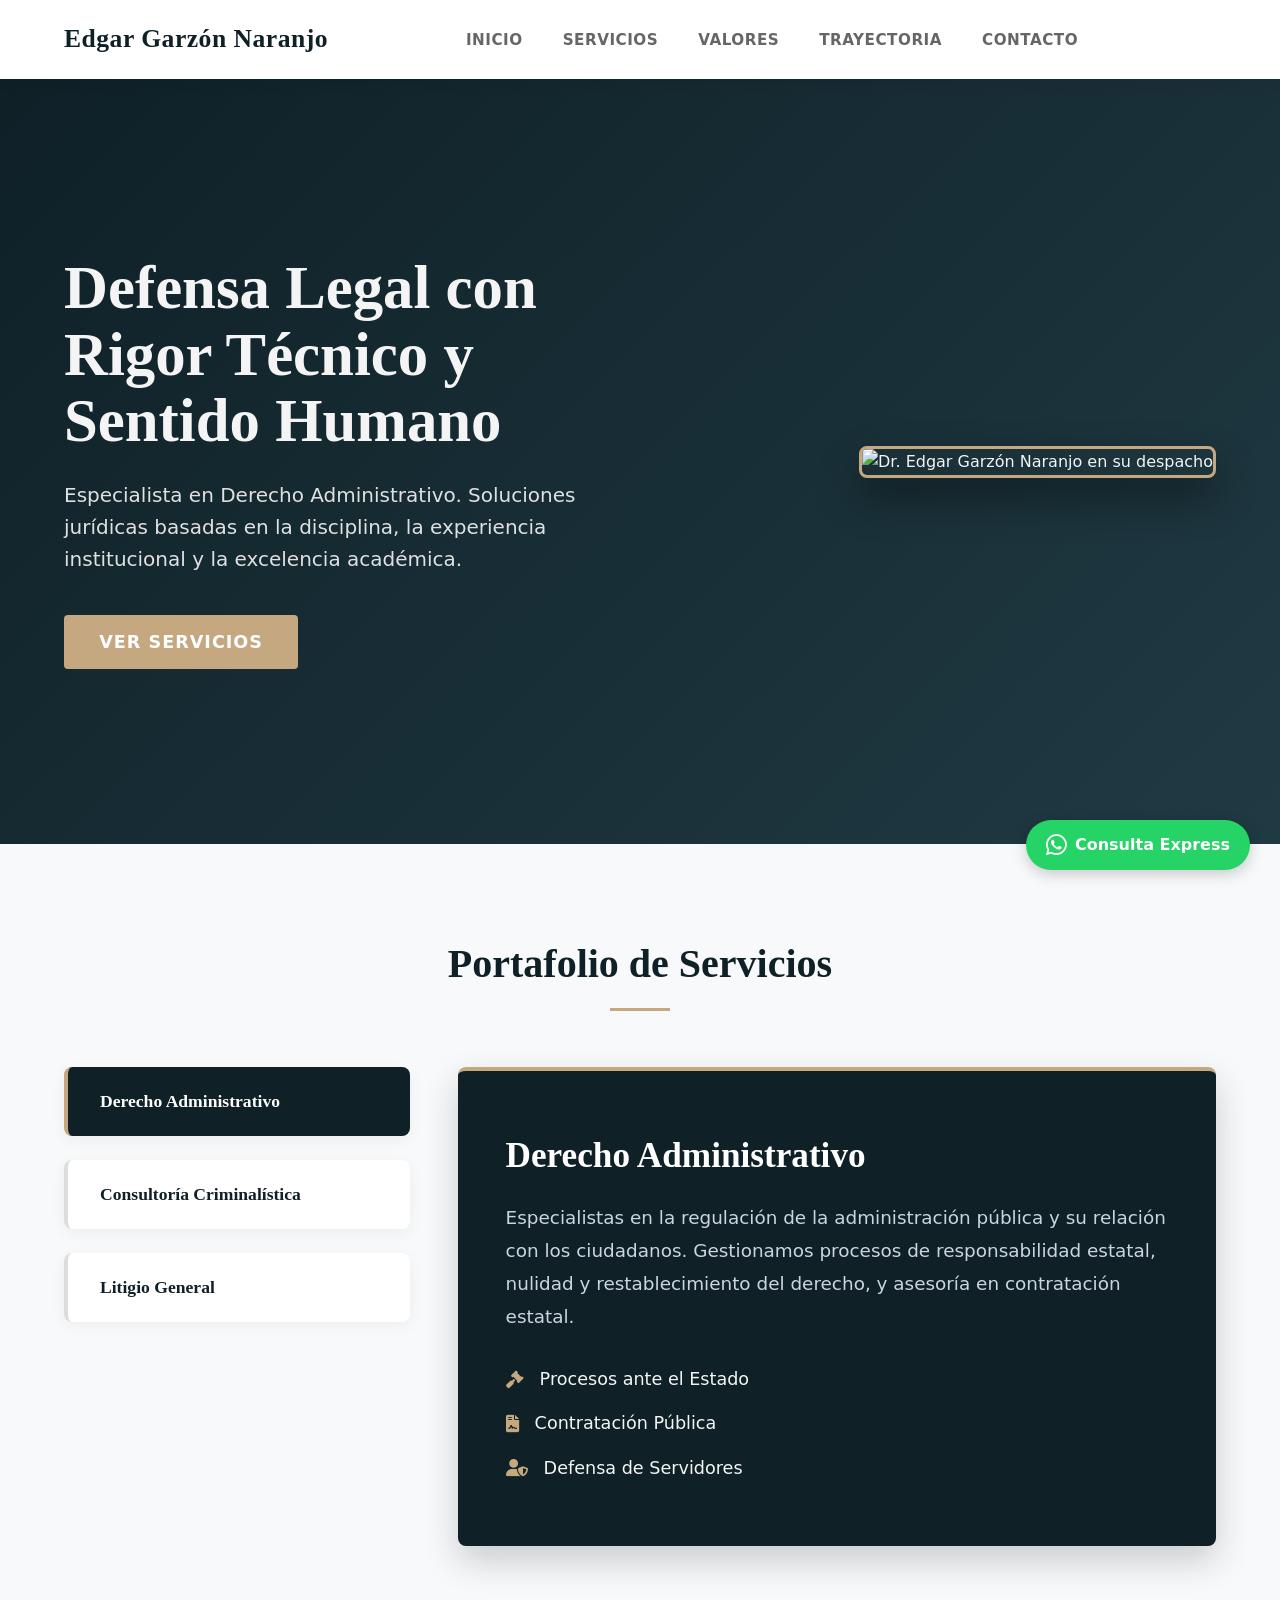
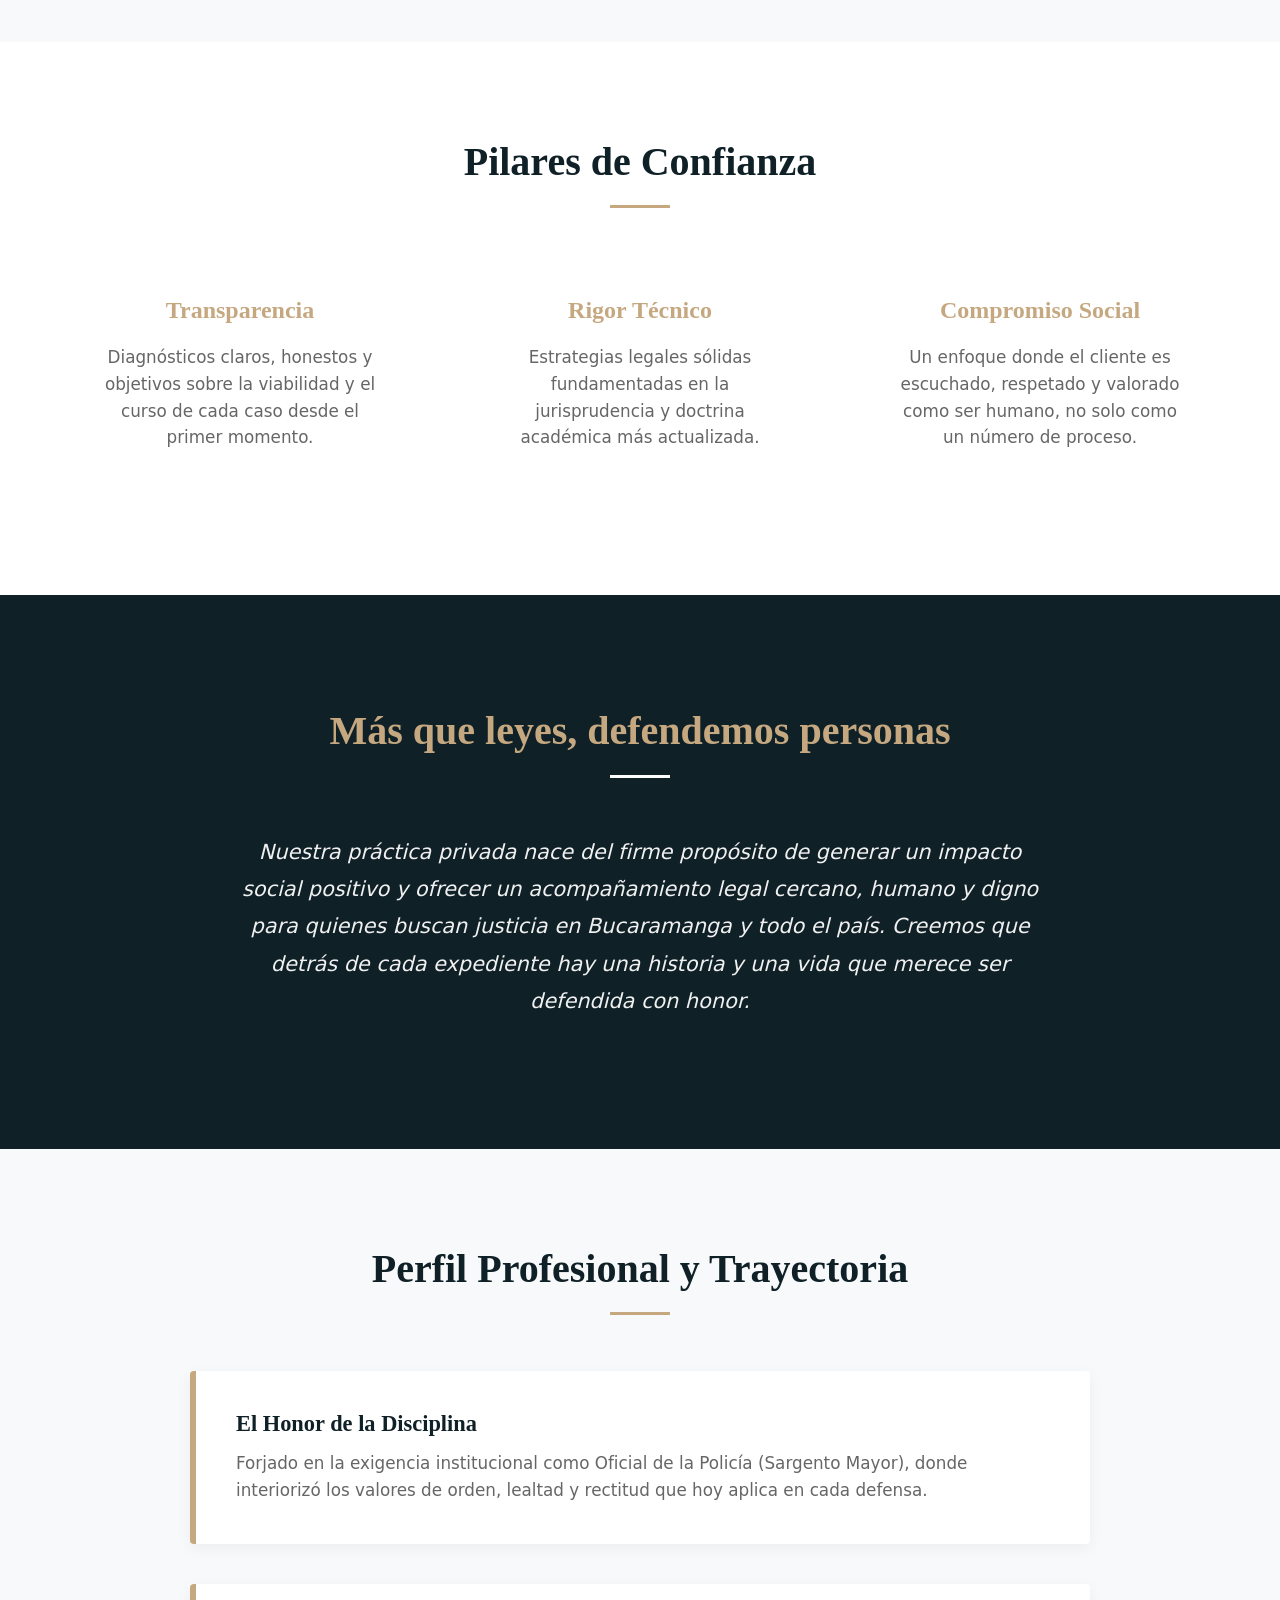
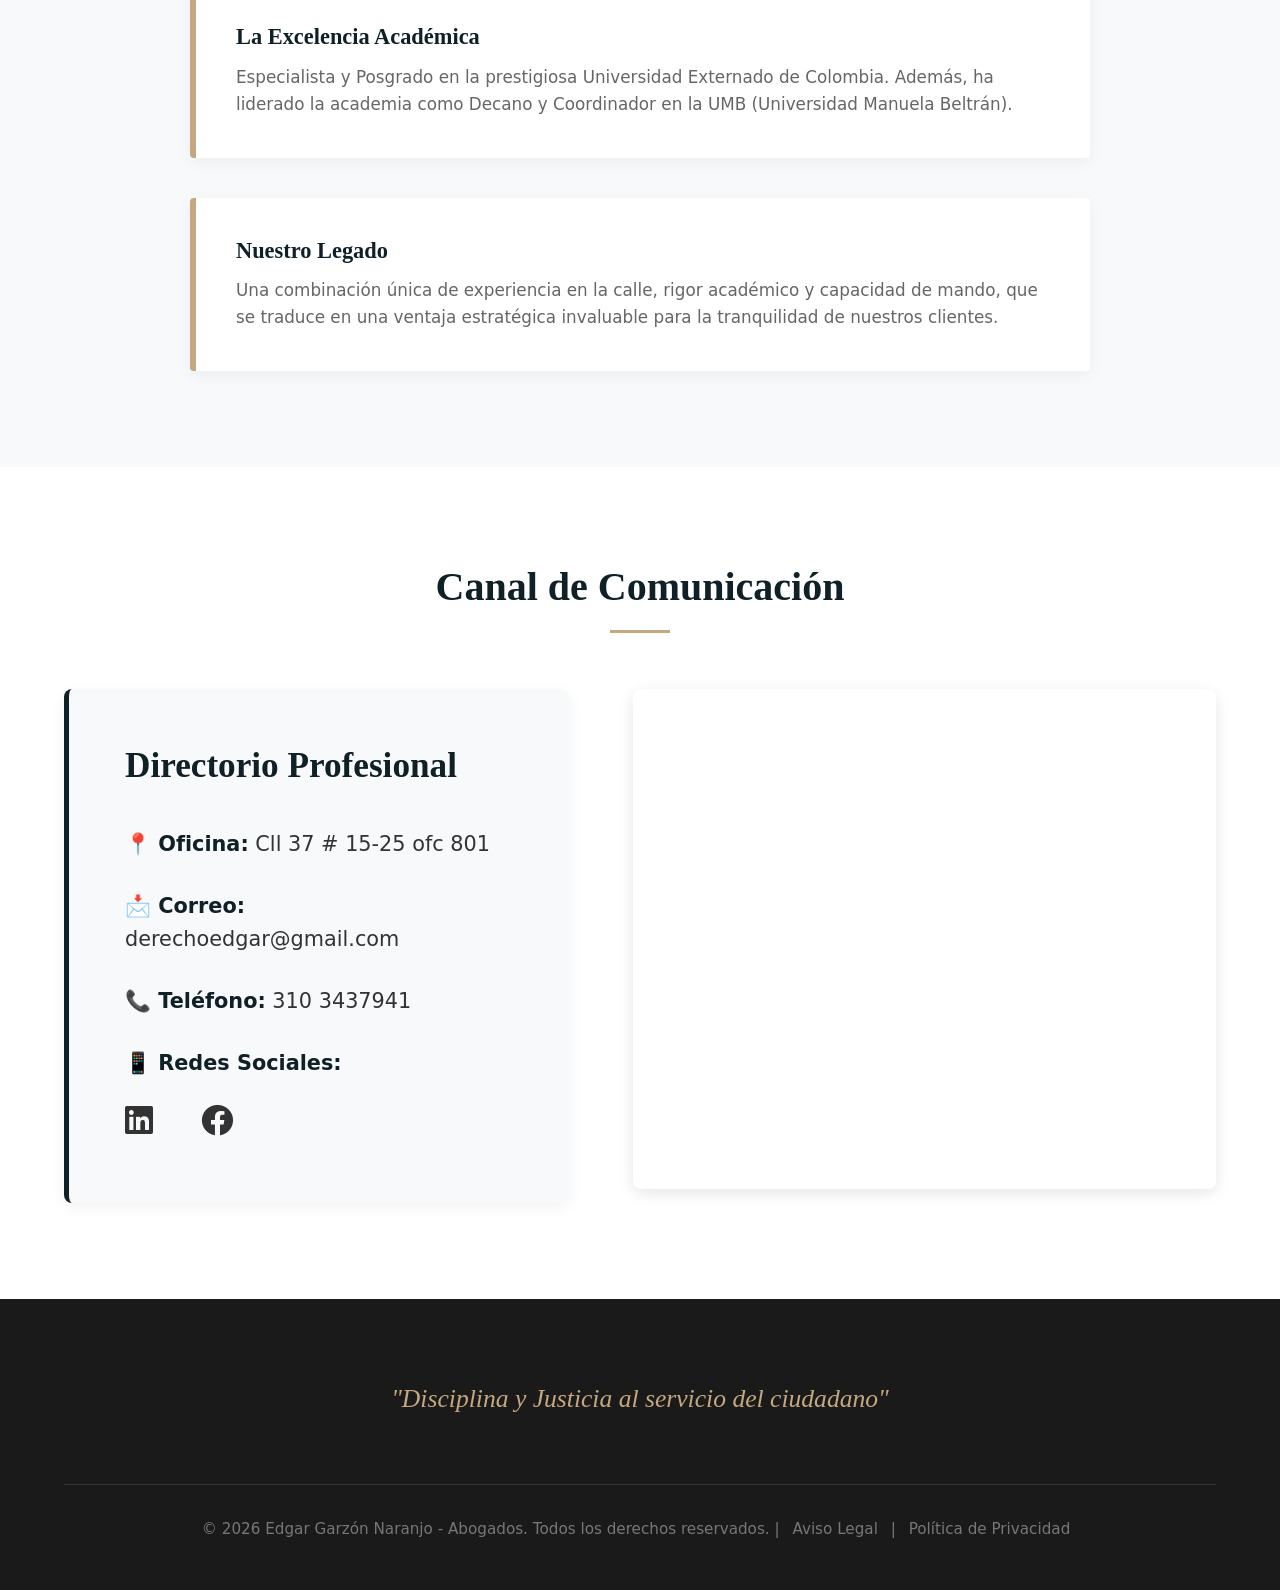
==== index.html @ 9e6acaaa "Add files via upload" ====
<!DOCTYPE html>
<html lang="es">
<head>
    <meta charset="UTF-8">
    <meta name="viewport" content="width=device-width, initial-scale=1.0">
    <title>EGN Abogados | Edgar Garzón Naranjo - Derecho Administrativo</title>
    <link rel="stylesheet" href="styles.css">
    <link rel="stylesheet" href="https://cdnjs.cloudflare.com/ajax/libs/font-awesome/6.0.0/css/all.min.css">
</head>
<body>
    <!-- 1. Cabecera (Header / Menú) -->
    <header class="main-header">
        <div class="logo">
            <a href="#">Edgar Garzón Naranjo</a>
        </div>  
        <nav class="main-nav" id="main-nav">
            <ul>
                <li><a href="#inicio">Inicio</a></li>
                <li><a href="#servicios">Servicios</a></li>
                <li><a href="#valores">Valores</a></li>
                <li><a href="#trayectoria">Trayectoria</a></li>
                <li><a href="#contacto">Contacto</a></li>
            </ul>
        </nav>
        <button class="menu-toggle" id="menu-toggle" aria-label="Abrir menú">
            <i class="fas fa-bars"></i>
        </button>
        <div class="header-cta">
        </div>
    </header>

    <main>
        <!-- 2. Sección Hero (Impacto Inicial) -->
        <section id="inicio" class="hero-section">
            <div class="hero-content">
                <h1>Defensa Legal con Rigor Técnico y Sentido Humano</h1>
                <p>Especialista en Derecho Administrativo. Soluciones jurídicas basadas en la disciplina, la experiencia institucional y la excelencia académica.</p>
                <a href="#servicios" class="btn-primary">Ver Servicios</a>
            </div>
            <div class="hero-image">
                <!-- Visual: Foto profesional del Dr. Garzón en su oficina o un entorno de despacho serio -->
                <img src="public/dr-garzon-hero.jpg" alt="Dr. Edgar Garzón Naranjo en su despacho">
            </div>
        </section>

        <!-- 3. Portafolio de Servicios (La Solución) -->
        <section id="servicios" class="services-section">
            <h2>Portafolio de Servicios</h2>
            <div class="services-container-v2">
                <div class="services-left-list">
                    <div class="service-card-v2 activo" data-servicio="administrativo">
                        <h3>Derecho Administrativo</h3>
                    </div>
                    <div class="service-card-v2" data-servicio="criminalistica">
                        <h3>Consultoría Criminalística</h3>
                    </div>
                    <div class="service-card-v2" data-servicio="litigio">
                        <h3>Litigio General</h3>
                    </div>
                </div>
                <div class="services-right-main">
                    <!-- Contenidos de Servicios -->
                    <div id="administrativo" class="tab-content-v2 activo">
                        <div class="main-focus-card service-detail-card">
                            <h3>Derecho Administrativo</h3>
                            <p>Especialistas en la regulación de la administración pública y su relación con los ciudadanos. Gestionamos procesos de responsabilidad estatal, nulidad y restablecimiento del derecho, y asesoría en contratación estatal.</p>
                            <ul class="focus-features">
                                <li><i class="fas fa-gavel"></i> Procesos ante el Estado</li>
                                <li><i class="fas fa-file-contract"></i> Contratación Pública</li>
                                <li><i class="fas fa-user-shield"></i> Defensa de Servidores</li>
                            </ul>
                        </div>
                    </div>

                    <div id="criminalistica" class="tab-content-v2" style="display:none;">
                        <div class="main-focus-card service-detail-card">
                            <h3>Consultoría Criminalística</h3>
                            <p>Aportamos una ventaja estratégica mediante el análisis científico de la evidencia. Nuestro equipo técnico robustece la defensa con peritajes precisos y reconstrucción analítica de hechos.</p>
                            <ul class="focus-features">
                                <li><i class="fas fa-microscope"></i> Análisis Pericial</li>
                                <li><i class="fas fa-search"></i> Investigación de Campo</li>
                                <li><i class="fas fa-fingerprint"></i> Pruebas Técnicas</li>
                            </ul>
                        </div>
                    </div>

                    <div id="litigio" class="tab-content-v2" style="display:none;">
                        <div class="main-focus-card service-detail-card">
                            <h3>Litigio General</h3>
                            <p>Defensa integral en diversas áreas del derecho, manteniendo siempre el compromiso con la justicia y el bienestar del cliente. Abordamos casos complejos con una metodología probada de éxito.</p>
                            <ul class="focus-features">
                                <li><i class="fas fa-users"></i> Enfoque Social</li>
                                <li><i class="fas fa-university"></i> Rigor Académico</li>
                                <li><i class="fas fa-handshake"></i> Solución de Conflictos</li>
                            </ul>
                        </div>
                    </div>
                </div>
            </div>
        </section>

        <!-- 4. Pilares de Confianza (Sección Central) -->
        <section id="valores" class="trust-pillars-section">
            <h2>Pilares de Confianza</h2>
            <div class="pillars-grid">
                <div class="pillar-card">
                    <h3>Transparencia</h3>
                    <p>Diagnósticos claros, honestos y objetivos sobre la viabilidad y el curso de cada caso desde el primer momento.</p>
                </div>
                <div class="pillar-card">
                    <h3>Rigor Técnico</h3>
                    <p>Estrategias legales sólidas fundamentadas en la jurisprudencia y doctrina académica más actualizada.</p>
                </div>
                <div class="pillar-card">
                    <h3>Compromiso Social</h3>
                    <p>Un enfoque donde el cliente es escuchado, respetado y valorado como ser humano, no solo como un número de proceso.</p>
                </div>
            </div>
        </section>

        <!-- 5. Enfoque Humano y Social -->
        <section class="human-approach-section">
            <div class="human-approach-content">
                <h2>Más que leyes, defendemos personas</h2>
                <p>Nuestra práctica privada nace del firme propósito de generar un impacto social positivo y ofrecer un acompañamiento legal cercano, humano y digno para quienes buscan justicia en Bucaramanga y todo el país. Creemos que detrás de cada expediente hay una historia y una vida que merece ser defendida con honor.</p>
            </div>
        </section>

        <!-- 6. Perfil Profesional y Trayectoria (Cierre de Autoridad) -->
        <section id="trayectoria" class="profile-section">
            <h2>Perfil Profesional y Trayectoria</h2>
            <div class="profile-content">
                <div class="profile-detail">
                    <h3>El Honor de la Disciplina</h3>
                    <p>Forjado en la exigencia institucional como Oficial de la Policía (Sargento Mayor), donde interiorizó los valores de orden, lealtad y rectitud que hoy aplica en cada defensa.</p>
                </div>
                <div class="profile-detail">
                    <h3>La Excelencia Académica</h3>
                    <p>Especialista y Posgrado en la prestigiosa Universidad Externado de Colombia. Además, ha liderado la academia como Decano y Coordinador en la UMB (Universidad Manuela Beltrán).</p>
                </div>
                <div class="profile-detail">
                    <h3>Nuestro Legado</h3>
                    <p>Una combinación única de experiencia en la calle, rigor académico y capacidad de mando, que se traduce en una ventaja estratégica invaluable para la tranquilidad de nuestros clientes.</p>
                </div>
            </div>
        </section>

        <!-- 7. Canal de Comunicación (Conversión) -->
        <section id="contacto" class="contact-section">
            <h2>Canal de Comunicación</h2>
            <div class="contact-container">
                <!-- Información de contacto a la izquierda -->
                <div class="contact-details-wrapper">
                    <div class="directory">
                        <h3>Directorio Profesional</h3>
                        <p><strong>📍 Oficina:</strong> Cll 37 # 15-25 ofc 801</p>
                        <p><strong>📩 Correo:</strong> derechoedgar@gmail.com</p>
                        <p><strong>📞 Teléfono:</strong> 310 3437941</p>
                        <div class="social-contact">
                            <p><strong>📱 Redes Sociales:</strong></p>
                            <div class="social-icons-contact">
                                <a href="https://www.linkedin.com/in/edgar-garzon-naranjo-905647184/" class="social-icon" target="_blank"><i class="fab fa-linkedin"></i></a>
                                <a href="https://www.facebook.com/edgar.garzonnaranjo" class="social-icon" target="_blank"><i class="fab fa-facebook"></i></a>
                            </div>
                        </div>
                    </div>
                </div>
                
                <!-- Mapa Interactivo Ampliado -->
                <div class="interactive-map">
                    <iframe src="https://maps.google.com/maps?q=Cll%2037%20%23%2015-25%2C%20Bucaramanga&t=&z=16&ie=UTF8&iwloc=&output=embed" width="100%" height="500" style="border:0;" allowfullscreen="" loading="lazy" referrerpolicy="no-referrer-when-downgrade"></iframe>
                </div>
            </div>
        </section>
    </main>

    <!-- 8. Pie de Página (Footer) -->
    <footer class="main-footer">
        <div class="footer-content">
            <div class="footer-quote">
                <p><em>"Disciplina y Justicia al servicio del ciudadano"</em></p>
            </div>
        </div>
        <div class="footer-bottom">
            <p>&copy; 2026 Edgar Garzón Naranjo - Abogados. Todos los derechos reservados. | <a href="aviso-legal.html">Aviso Legal</a> | <a href="politica-privacidad.html">Política de Privacidad</a></p>
        </div>
    </footer>

    <a href="https://wa.me/3103437941" target="_blank" class="btn-whatsapp">
        <i class="fab fa-whatsapp"></i>
        <span>Consulta Express</span>
    </a>

    <script src="script.js"></script>
</body>
</html>
---- styles.css ----
/* --- 1. Variables CSS (Paleta Profesional) --- */
:root {
    --primary-color: #0f2027; /* Azul/Negro Profundo - Autoridad */
    --secondary-color: #203a43; /* Azul Claro - Confianza */
    --accent-color: #c5a880; /* Dorado/Champán - Excelencia */
    --accent-hover: #b0936b;
    --text-dark: #333333;
    --text-light: #f4f4f4;
    --text-muted: #666666;
    --bg-light: #ffffff;
    --bg-gray: #f8f9fa;
    --bg-dark: #1a1a1a;
    
    /* Tipografías */
    --font-heading: 'Merriweather', 'Playfair Display', Georgia, serif;
    --font-body: 'Open Sans', 'Roboto', 'Segoe UI', system-ui, sans-serif;
    
    --transition: all 0.3s ease;
    --side-padding: max(5%, calc((100vw - 1200px) / 2));
}

/* --- 2. Estilos Base (Desktop First) --- */
* {
    margin: 0;
    padding: 0;
    box-sizing: border-box;
}

html {
    scroll-behavior: smooth;
}

body {
    font-family: var(--font-body);
    line-height: 1.6;
    color: var(--text-dark);
    background-color: var(--bg-light);
}

h1, h2, h3, h4, h5, h6 {
    font-family: var(--font-heading);
    color: var(--primary-color);
    margin-bottom: 1rem;
    line-height: 1.2;
}

h2 {
    font-size: 2.5rem;
    text-align: center;
    margin-bottom: 3.5rem;
    position: relative;
}

h2::after {
    content: '';
    display: block;
    width: 60px;
    height: 3px;
    background-color: var(--accent-color);
    margin: 1.2rem auto 0;
}

p {
    margin-bottom: 1rem;
}

a {
    text-decoration: none;
    color: inherit;
    transition: var(--transition);
}

ul {
    list-style: none;
}

img {
    max-width: 100%;
    height: auto;
    display: block;
}

/* --- Botones --- */
.btn-primary, .btn-submit, .btn-whatsapp {
    display: inline-block;
    padding: 0.8rem 2.2rem;
    border-radius: 4px;
    font-weight: 600;
    text-align: center;
    cursor: pointer;
    transition: var(--transition);
    border: none;
}

.btn-primary {
    background-color: var(--accent-color);
    color: var(--bg-light);
    font-size: 1.1rem;
    text-transform: uppercase;
    letter-spacing: 1px;
}

.btn-primary:hover {
    background-color: var(--accent-hover);
    transform: translateY(-2px);
    box-shadow: 0 4px 15px rgba(197, 168, 128, 0.4);
}

.btn-whatsapp {
    background-color: #25D366;
    color: white;
    font-size: 1rem;
    display: flex;
    align-items: center;
    gap: 0.5rem;
    position: fixed;
    bottom: 30px;
    right: 30px;
    padding: 12px 20px;
    border-radius: 50px;
    z-index: 9999;
    text-decoration: none;
    box-shadow: 0 4px 15px rgba(0, 0, 0, 0.2);
    transition: all 0.3s ease;
}

.btn-whatsapp i {
    font-size: 1.5rem;
}

.btn-whatsapp:hover {
    background-color: #1ebe57;
    color: white;
    transform: scale(1.05);
    box-shadow: 0 6px 20px rgba(37, 211, 102, 0.4);
}

/* --- 3. Cabecera y Navegación --- */
.main-header {
    display: flex;
    justify-content: space-between;
    align-items: center;
    padding: 1.2rem var(--side-padding);
    background-color: var(--bg-light);
    box-shadow: 0 2px 15px rgba(0,0,0,0.08);
    position: sticky;
    top: 0;
    z-index: 1000;
}

.logo a {
    font-family: var(--font-heading);
    font-size: 1.6rem;
    font-weight: 700;
    color: var(--primary-color);
    letter-spacing: 0.5px;
}

.menu-toggle {
    display: none;
    background: none;
    border: none;
    font-size: 1.5rem;
    color: var(--primary-color);
    cursor: pointer;
    z-index: 1100;
}

.main-nav ul {
    display: flex;
    gap: 2.5rem;
}

.main-nav a {
    font-weight: 600;
    color: var(--text-muted);
    font-size: 0.95rem;
    text-transform: uppercase;
    letter-spacing: 0.5px;
}

.main-nav a:hover {
    color: var(--accent-color);
}

/* --- 4. Sección Hero --- */
.hero-section {
    display: flex;
    align-items: center;
    min-height: 85vh;
    padding: 0 var(--side-padding);
    background: linear-gradient(135deg, var(--primary-color) 0%, var(--secondary-color) 100%);
    color: var(--text-light);
    position: relative;
    overflow: hidden;
}

.hero-content {
    flex: 1;
    max-width: 650px;
    z-index: 2;
    padding-right: 3rem;
}

.hero-content h1 {
    color: var(--text-light);
    font-size: 3.8rem;
    margin-bottom: 1.5rem;
    line-height: 1.1;
}

.hero-content p {
    font-size: 1.25rem;
    margin-bottom: 2.5rem;
    color: #e0e0e0;
    font-weight: 300;
}

.hero-image {
    flex: 1;
    display: flex;
    justify-content: flex-end;
    z-index: 1;
}

.hero-image img {
    border-radius: 8px;
    box-shadow: 0 20px 40px rgba(0,0,0,0.4);
    max-width: 100%;
    max-height: 650px;
    height: auto;
    object-fit: contain;
    border: 3px solid var(--accent-color);
}

/* --- 5. Sección de Servicios V2 --- */
.services-section {
    padding: 6rem var(--side-padding);
    background-color: var(--bg-gray);
}

.services-container-v2 {
    display: flex;
    gap: 3rem;
    align-items: stretch;
}

.services-left-list {
    flex: 0 0 30%;
    display: flex;
    flex-direction: column;
    gap: 1.5rem;
}

.service-card-v2 {
    background-color: var(--bg-light);
    padding: 1.5rem 2rem;
    border-radius: 8px;
    box-shadow: 0 4px 15px rgba(0,0,0,0.05);
    border-left: 4px solid #ddd;
    transition: var(--transition);
    cursor: pointer;
}

.service-card-v2:hover {
    transform: translateX(10px);
    border-left-color: var(--accent-color);
}

.service-card-v2.activo {
    background-color: var(--primary-color);
    border-left-color: var(--accent-color);
}

.service-card-v2.activo h3 {
    color: var(--bg-light);
}

.service-card-v2 h3 {
    font-size: 1.1rem;
    margin-bottom: 0;
    color: var(--primary-color);
    transition: var(--transition);
}

.services-right-main {
    flex: 1;
}

.tab-content-v2 {
    height: 100%;
    opacity: 0;
    transform: translateY(10px);
    transition: all 0.4s ease;
}

.tab-content-v2.activo {
    opacity: 1;
    transform: translateY(0);
}

.main-focus-card {
    height: 100%;
    background-color: var(--primary-color);
    color: var(--text-light);
    padding: 4rem 3rem;
    border-radius: 8px;
    position: relative;
    overflow: hidden;
    display: flex;
    flex-direction: column;
    justify-content: center;
    box-shadow: 0 15px 35px rgba(15, 32, 39, 0.2);
}

.service-detail-card {
    border-top: 4px solid var(--accent-color);
}

.main-focus-card h3 {
    color: var(--bg-light);
    font-size: 2.2rem;
    margin-bottom: 1.5rem;
}

.main-focus-card p {
    font-size: 1.15rem;
    line-height: 1.8;
    color: #cbd5e0;
    margin-bottom: 2rem;
}

.focus-features {
    list-style: none;
    display: grid;
    grid-template-columns: 1fr;
    gap: 1rem;
}

.focus-features li {
    display: flex;
    align-items: center;
    gap: 1rem;
    font-size: 1.1rem;
    font-weight: 500;
}

.focus-features li i {
    color: var(--accent-color);
}

/* --- 6. Pilares de Confianza --- */
.trust-pillars-section {
    padding: 6rem var(--side-padding);
    background-color: var(--bg-light);
}

.pillars-grid {
    display: grid;
    grid-template-columns: repeat(3, 1fr);
    gap: 3rem;
    text-align: center;
}

.pillar-card {
    padding: 2rem;
}

.pillar-card h3 {
    font-size: 1.5rem;
    color: var(--accent-color);
    margin-bottom: 1.2rem;
}

.pillar-card p {
    color: var(--text-muted);
    font-size: 1.05rem;
}

/* --- 7. Enfoque Humano --- */
.human-approach-section {
    padding: 7rem var(--side-padding);
    background-color: var(--primary-color);
    color: var(--text-light);
    text-align: center;
    position: relative;
}

.human-approach-content {
    position: relative;
    z-index: 2;
    max-width: 800px;
    margin: 0 auto;
}

.human-approach-content h2 {
    color: var(--accent-color);
}

.human-approach-content h2::after {
    background-color: var(--bg-light);
}

.human-approach-content p {
    font-size: 1.3rem;
    font-style: italic;
    line-height: 1.8;
    color: #f0f0f0;
}

/* --- 8. Perfil y Trayectoria --- */
.profile-section {
    padding: 6rem var(--side-padding);
    background-color: var(--bg-gray);
}

.profile-content {
    max-width: 900px;
    margin: 0 auto;
    display: flex;
    flex-direction: column;
    gap: 2.5rem;
}

.legal-page .profile-content {
    max-width: 1000px;
}

.legal-page .profile-content h1 {
    font-family: var(--font-heading);
    color: var(--primary-color);
    font-size: 2.5rem;
    margin-bottom: 2rem;
    text-align: left;
}

.profile-detail {
    background-color: var(--bg-light);
    padding: 2.5rem;
    border-left: 6px solid var(--accent-color);
    border-radius: 4px;
    box-shadow: 0 4px 15px rgba(0,0,0,0.05);
}

.profile-detail.highlight {
    background-color: var(--bg-light);
    border-left: 6px solid var(--accent-color);
}

.profile-detail h3 {
    font-size: 1.4rem;
    margin-bottom: 0.8rem;
    color: var(--primary-color);
}

.profile-detail p {
    font-size: 1.05rem;
    color: var(--text-muted);
    margin-bottom: 0;
}

/* --- 9. Contacto --- */
.contact-section {
    padding: 6rem var(--side-padding);
    background-color: var(--bg-light);
}

.contact-container {
    display: flex;
    gap: 4rem;
    max-width: 1200px;
    margin: 0 auto;
}

.contact-details-wrapper {
    flex: 1;
    background-color: var(--bg-gray);
    padding: 3.5rem;
    border-radius: 8px;
    border-left: 5px solid var(--primary-color);
    box-shadow: 0 4px 15px rgba(0,0,0,0.05);
}

.interactive-map {
    flex: 1.5;
}

.interactive-map iframe {
    border-radius: 8px;
    box-shadow: 0 4px 15px rgba(0,0,0,0.1);
}

.social-icons-contact {
    margin-top: 1rem;
    display: flex;
    gap: 1.5rem;
}

.directory h3 {
    font-size: 2.2rem;
    margin-bottom: 2.5rem;
    color: var(--primary-color);
}

.directory p {
    margin-bottom: 1.8rem;
    font-size: 1.3rem;
    line-height: 1.6;
    color: var(--text-dark);
}

.directory strong {
    color: var(--primary-color);
    font-weight: 700;
}

.social-contact p {
    font-size: 1.3rem;
    margin-bottom: 1rem;
}

.social-icons-contact .social-icon {
    font-size: 2rem;
    margin-right: 1.5rem;
}

/* --- 10. Pie de Página (Footer) --- */
.main-footer {
    background-color: var(--bg-dark);
    color: var(--text-light);
    padding: 5rem var(--side-padding) 2rem;
}

.footer-content {
    display: flex;
    justify-content: center;
    align-items: center;
    border-bottom: 1px solid #333;
    padding-bottom: 3rem;
    margin-bottom: 2rem;
    max-width: 1200px;
    margin-left: auto;
    margin-right: auto;
}

.footer-links h4 {
    color: var(--accent-color);
    margin-bottom: 1.5rem;
    font-size: 1.2rem;
}

.footer-links ul li {
    margin-bottom: 1rem;
}

.footer-links a {
    color: #bbbbbb;
}

.footer-links a:hover {
    color: var(--accent-color);
}

.footer-quote p {
    font-family: var(--font-heading);
    font-size: 1.6rem;
    color: var(--accent-color);
    text-align: center;
}

.footer-bottom {
    text-align: center;
    color: #777;
    font-size: 0.95rem;
}

.footer-bottom a {
    color: #777;
    margin: 0 0.5rem;
}

.footer-bottom a:hover {
    color: var(--text-light);
}

/* ==========================================================================
   11. PUNTOS DE CORTE PARA RESPONSIVIDAD (Media Queries)
   Aquí puedes ajustar el comportamiento de la web al hacerse pequeña.
   ========================================================================== */

/* --- A. VISTA TABLET (Pantallas medianas y tablets en horizontal) --- */
@media (max-width: 992px) {
    /* El Hero se apila verticalmente */
    .hero-section {
        flex-direction: column;
        text-align: center;
        padding-top: 5rem;
        padding-bottom: 5rem;
    }
    .hero-content {
        padding-right: 0;
        margin-bottom: 3rem;
    }
    .hero-content h1 {
        font-size: 3rem;
    }
    .hero-image {
        justify-content: center;
    }
    .hero-image img {
        max-height: 450px;
    }
    
    /* La sección de servicios rompe la proporción 30/70 y se apila */
    .services-container-v2 {
        flex-direction: column;
        gap: 2rem;
    }
    .services-left-list {
        flex-direction: row;
        flex-wrap: wrap;
        justify-content: center;
        gap: 1rem;
    }
    .service-card-v2 {
        flex: 1 1 200px;
        text-align: center;
        padding: 1rem;
        border-left: none;
        border-bottom: 4px solid #ddd;
    }
    .service-card-v2:hover {
        transform: translateY(-5px);
        border-bottom-color: var(--accent-color);
    }
    .service-card-v2.activo {
        border-bottom-color: var(--accent-color);
    }
    .services-left-list, .services-right-main {
        flex: 0 0 100%;
        width: 100%;
    }

    /* Pilares en 2 columnas */
    .pillars-grid {
        grid-template-columns: repeat(2, 1fr);
        gap: 2.5rem;
    }

    /* El contacto se apila */
    .contact-container {
        flex-direction: column;
        gap: 2.5rem;
    }

    .contact-details-wrapper {
        padding: 2.5rem;
    }

    /* El footer centra su contenido */
    .footer-content {
        flex-direction: column;
        gap: 2rem;
        align-items: center;
        text-align: center;
    }
    .footer-quote p {
        text-align: center;
    }
}

/* --- B. VISTA MÓVIL (Smartphones y tablets pequeñas en vertical) --- */
@media (max-width: 768px) {
    /* La cabecera clásica se centra y se envuelve */
    .main-header {
        flex-direction: row;
        justify-content: space-between;
        padding: 1rem 1.5rem;
    }

    .menu-toggle {
        display: block;
    }

    .main-nav {
        display: none;
        position: absolute;
        top: 100%;
        left: 0;
        width: 100%;
        background-color: var(--bg-light);
        padding: 1rem 0;
        box-shadow: 0 5px 10px rgba(0,0,0,0.1);
    }

    .main-nav.active {
        display: block;
    }

    .main-nav ul {
        flex-direction: column;
        align-items: center;
        gap: 1.5rem;
    }

    .main-nav a {
        font-size: 1rem;
        display: block;
        width: 100%;
        text-align: center;
    }

    .hero-content h1 {
        font-size: 2.5rem;
    }
    .hero-content p {
        font-size: 1.1rem;
    }
    .hero-image img {
        max-height: 350px;
    }
    
    /* Los pilares pasan a 1 columna */
    .pillars-grid {
        grid-template-columns: 1fr;
        gap: 1.5rem;
    }

    /* Enfoque humano */
    .human-approach-section {
        padding: 5rem var(--side-padding);
    }
    .human-approach-content p {
        font-size: 1.15rem;
    }

    /* Ajuste de títulos generales */
    h2 {
        font-size: 2rem;
        margin-bottom: 2rem;
    }

    /* Ajuste en tarjetas de perfil legal */
    .profile-detail {
        padding: 1.5rem;
    }
    
    /* Ajuste específico para páginas legales en móviles */
    .legal-page .profile-content h1 {
        font-size: 2rem;
        margin-bottom: 1.5rem;
    }

    .profile-content {
        padding: 2rem 1rem !important;
    }
    
    .main-focus-card {
        padding: 2.5rem 1.5rem;
    }
    .main-focus-card h3 {
        font-size: 1.8rem;
    }
    
    /* Botón flotante WhatsApp más discreto en móvil */
    .btn-whatsapp {
        bottom: 20px;
        right: 20px;
        padding: 10px 16px;
        font-size: 0.9rem;
    }
    .btn-whatsapp i {
        font-size: 1.3rem;
    }
}

/* --- C. VISTA MÓVIL PEQUEÑA (Pantallas muy estrechas) --- */
@media (max-width: 480px) {
    .hero-content h1 {
        font-size: 2.1rem;
    }
    .main-nav ul {
        flex-direction: row;
        align-items: center;
        justify-content: center;
        gap: 0.8rem;
    }
    .services-left-list {
        flex-direction: column;
    }
    .service-card-v2 {
        border-left: 4px solid #ddd;
        border-bottom: none;
        text-align: left;
    }
    .service-card-v2:hover {
        transform: translateX(5px);
        border-left-color: var(--accent-color);
        border-bottom-color: transparent;
    }
    .service-card-v2.activo {
        border-left-color: var(--accent-color);
        border-bottom-color: transparent;
    }
    .contact-details-wrapper {
        padding: 1.5rem;
    }
    .directory h3 {
        font-size: 1.8rem;
    }
    .directory p {
        font-size: 1.1rem;
    }
}
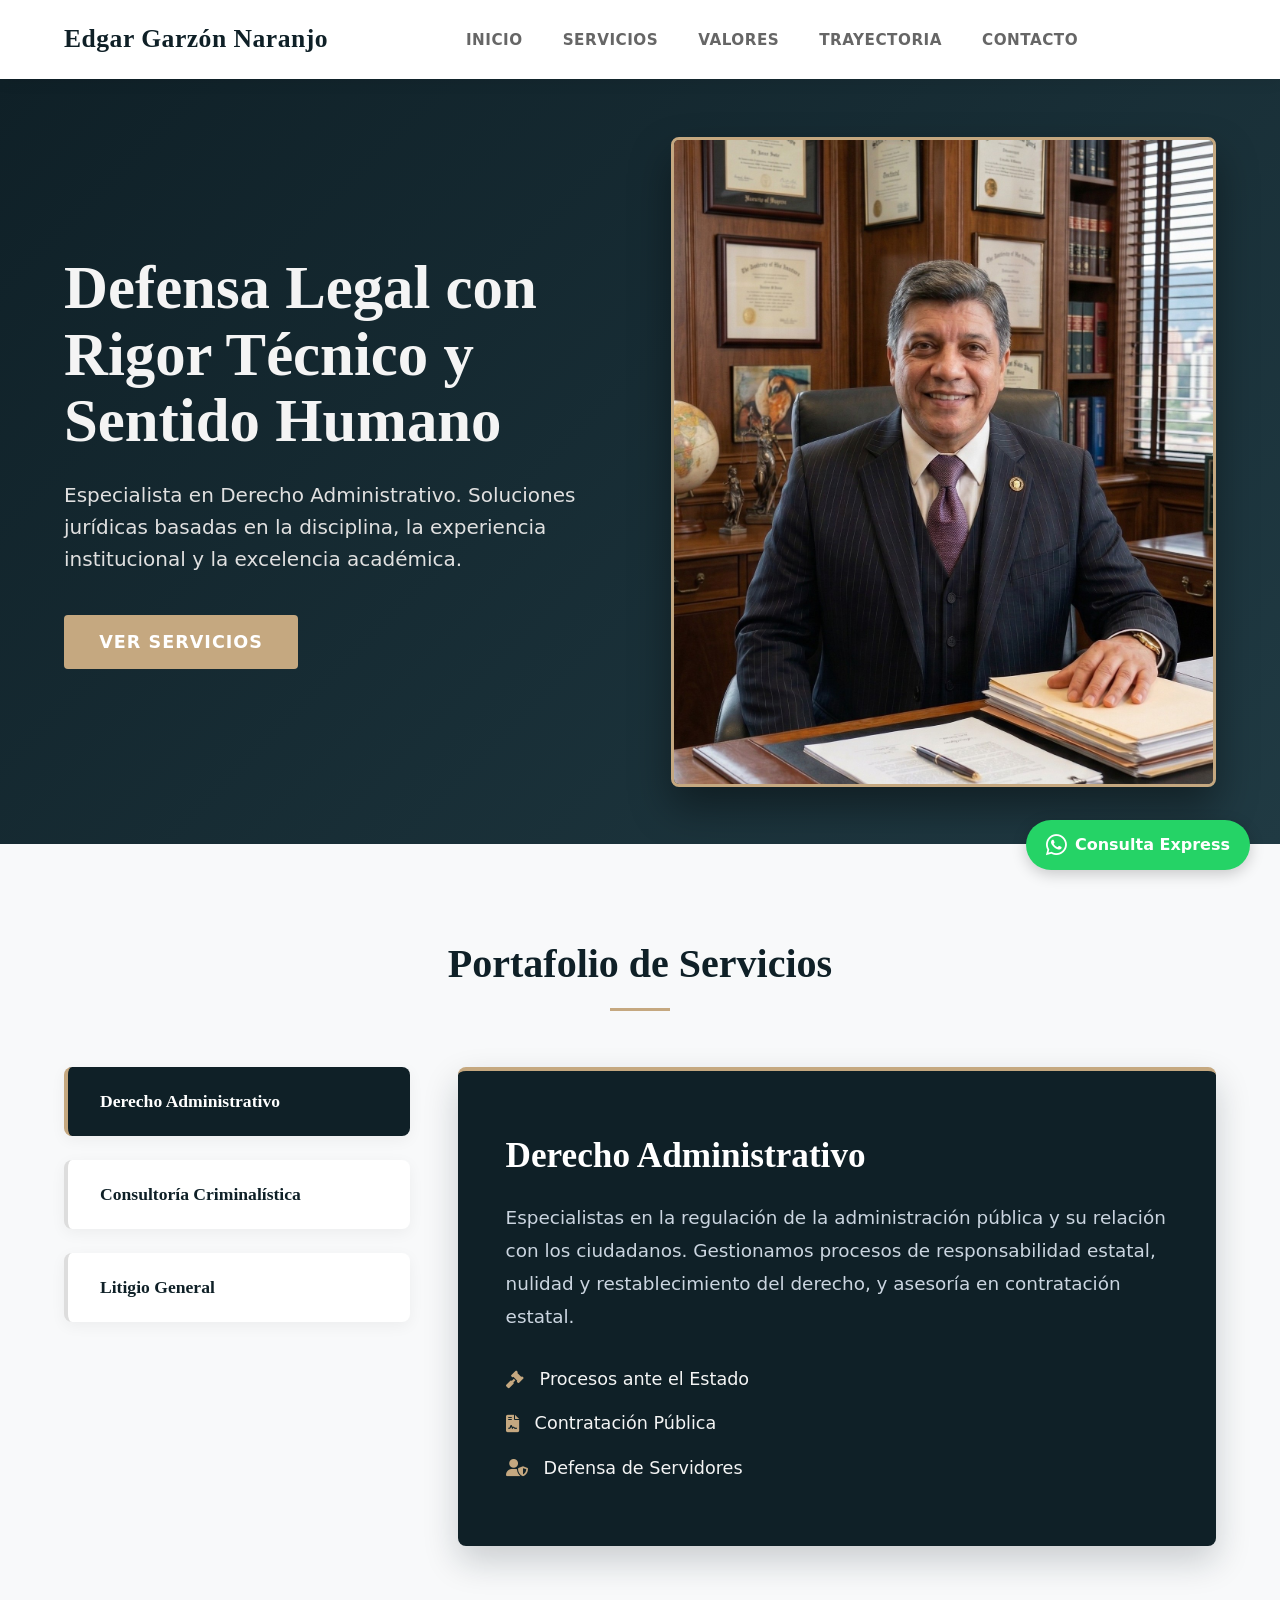
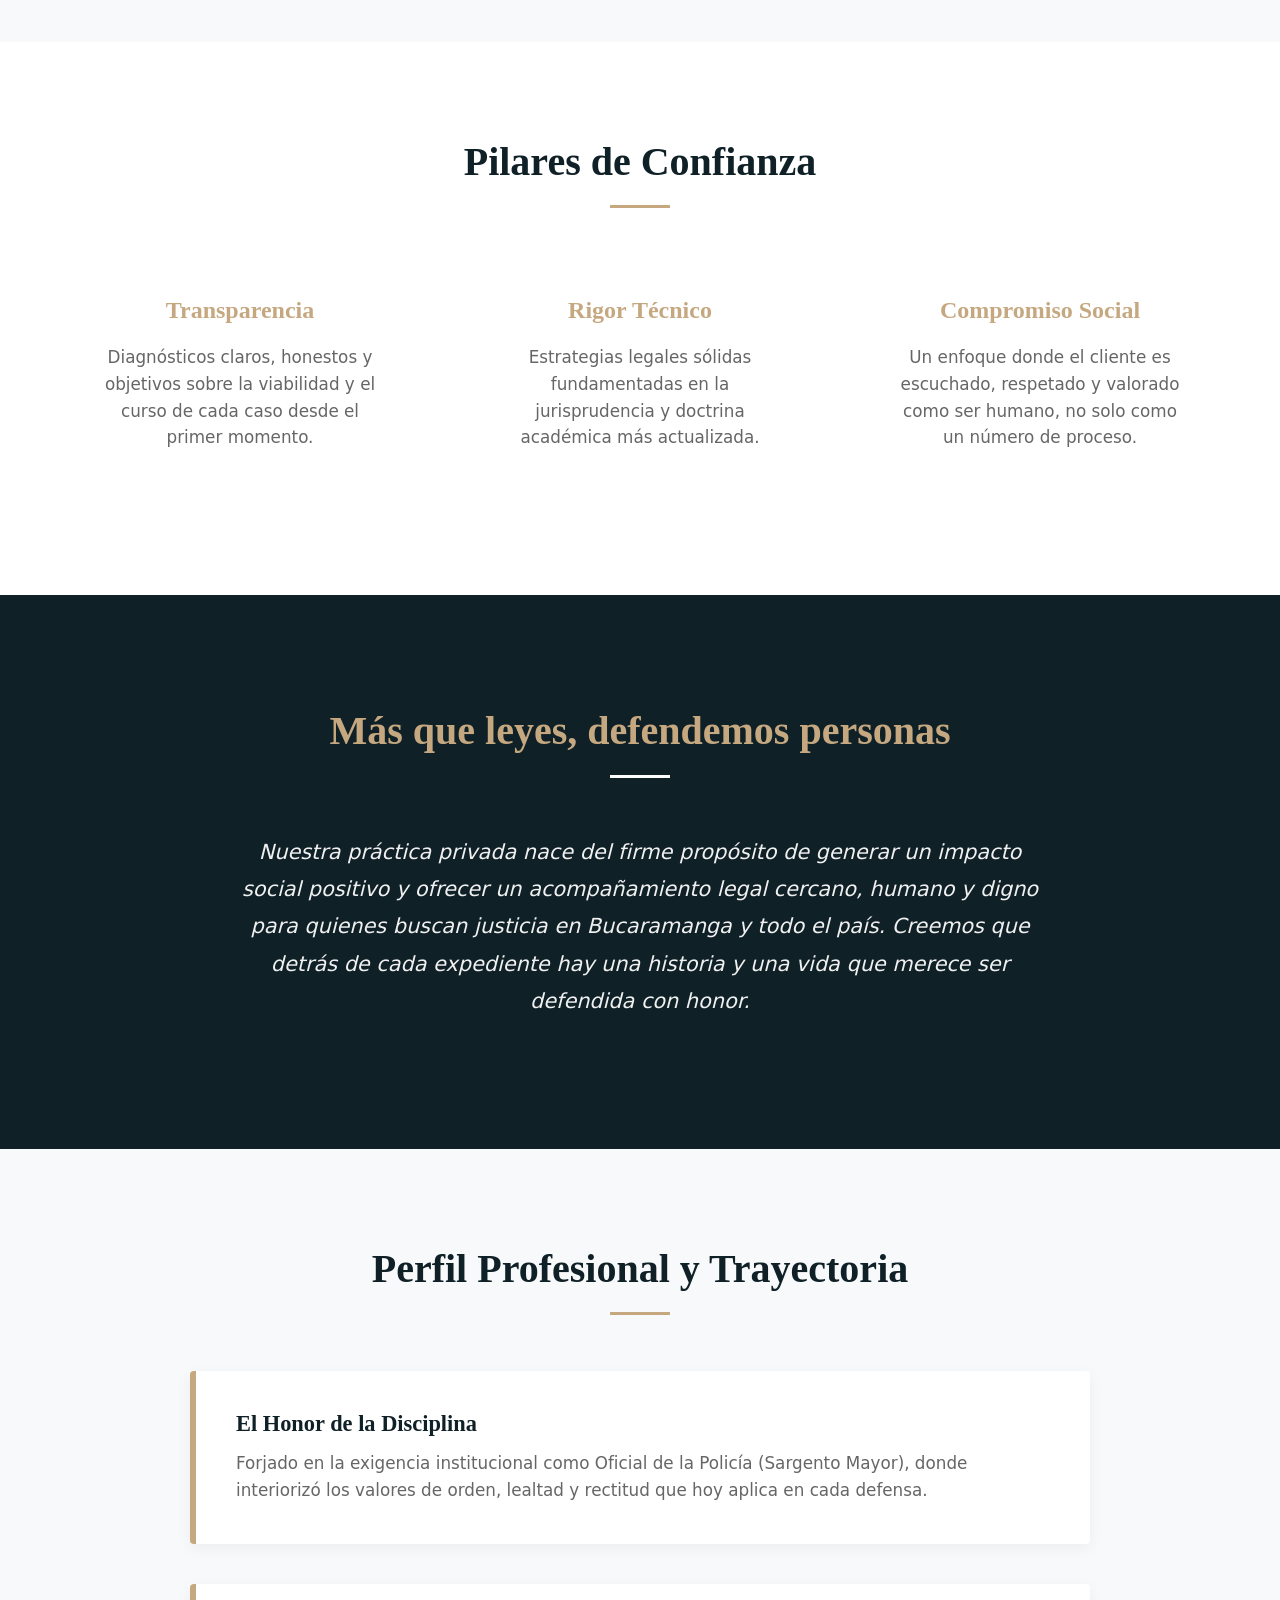
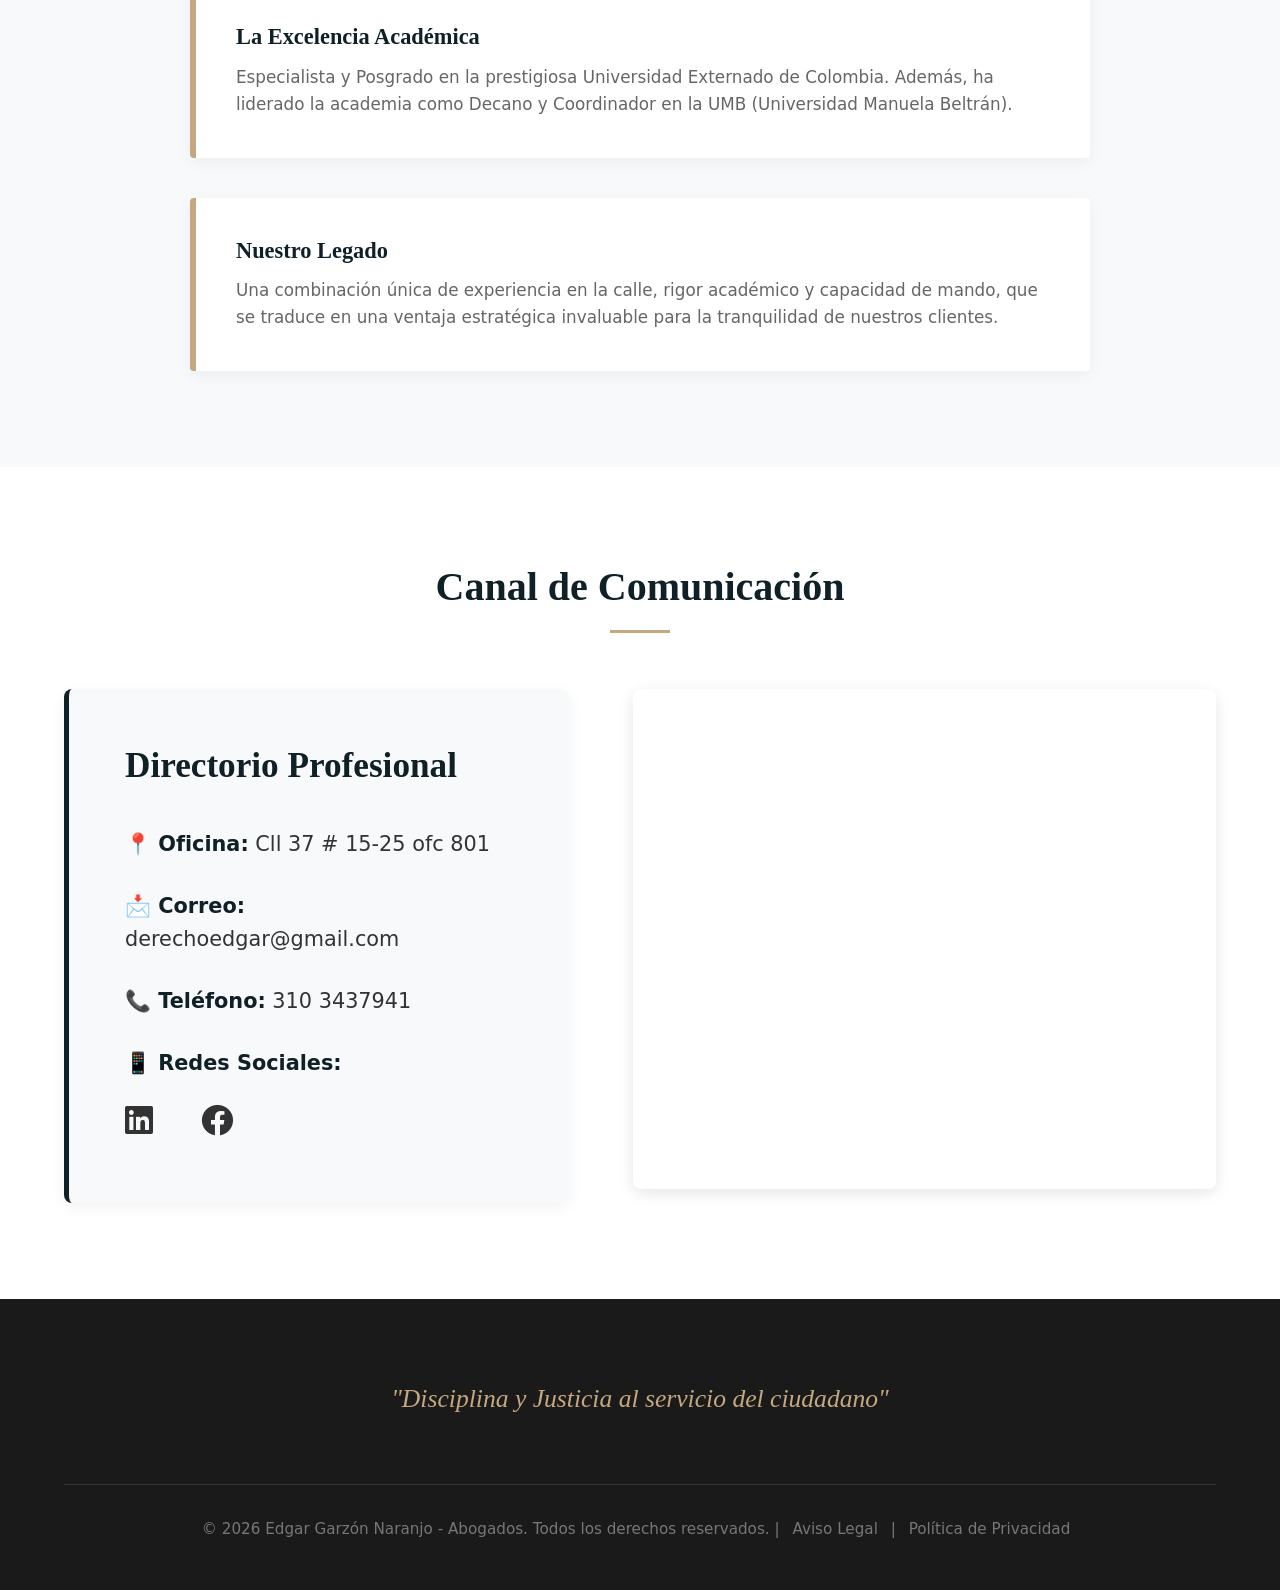
==== commit b7ad8e29: "Initial commit" ====
--- a/index.html
+++ b/index.html
@@ -1,196 +1,196 @@
-<!DOCTYPE html>
-<html lang="es">
-<head>
-    <meta charset="UTF-8">
-    <meta name="viewport" content="width=device-width, initial-scale=1.0">
-    <title>EGN Abogados | Edgar Garzón Naranjo - Derecho Administrativo</title>
-    <link rel="stylesheet" href="styles.css">
-    <link rel="stylesheet" href="https://cdnjs.cloudflare.com/ajax/libs/font-awesome/6.0.0/css/all.min.css">
-</head>
-<body>
-    <!-- 1. Cabecera (Header / Menú) -->
-    <header class="main-header">
-        <div class="logo">
-            <a href="#">Edgar Garzón Naranjo</a>
-        </div>  
-        <nav class="main-nav" id="main-nav">
-            <ul>
-                <li><a href="#inicio">Inicio</a></li>
-                <li><a href="#servicios">Servicios</a></li>
-                <li><a href="#valores">Valores</a></li>
-                <li><a href="#trayectoria">Trayectoria</a></li>
-                <li><a href="#contacto">Contacto</a></li>
-            </ul>
-        </nav>
-        <button class="menu-toggle" id="menu-toggle" aria-label="Abrir menú">
-            <i class="fas fa-bars"></i>
-        </button>
-        <div class="header-cta">
-        </div>
-    </header>
-
-    <main>
-        <!-- 2. Sección Hero (Impacto Inicial) -->
-        <section id="inicio" class="hero-section">
-            <div class="hero-content">
-                <h1>Defensa Legal con Rigor Técnico y Sentido Humano</h1>
-                <p>Especialista en Derecho Administrativo. Soluciones jurídicas basadas en la disciplina, la experiencia institucional y la excelencia académica.</p>
-                <a href="#servicios" class="btn-primary">Ver Servicios</a>
-            </div>
-            <div class="hero-image">
-                <!-- Visual: Foto profesional del Dr. Garzón en su oficina o un entorno de despacho serio -->
-                <img src="public/dr-garzon-hero.jpg" alt="Dr. Edgar Garzón Naranjo en su despacho">
-            </div>
-        </section>
-
-        <!-- 3. Portafolio de Servicios (La Solución) -->
-        <section id="servicios" class="services-section">
-            <h2>Portafolio de Servicios</h2>
-            <div class="services-container-v2">
-                <div class="services-left-list">
-                    <div class="service-card-v2 activo" data-servicio="administrativo">
-                        <h3>Derecho Administrativo</h3>
-                    </div>
-                    <div class="service-card-v2" data-servicio="criminalistica">
-                        <h3>Consultoría Criminalística</h3>
-                    </div>
-                    <div class="service-card-v2" data-servicio="litigio">
-                        <h3>Litigio General</h3>
-                    </div>
-                </div>
-                <div class="services-right-main">
-                    <!-- Contenidos de Servicios -->
-                    <div id="administrativo" class="tab-content-v2 activo">
-                        <div class="main-focus-card service-detail-card">
-                            <h3>Derecho Administrativo</h3>
-                            <p>Especialistas en la regulación de la administración pública y su relación con los ciudadanos. Gestionamos procesos de responsabilidad estatal, nulidad y restablecimiento del derecho, y asesoría en contratación estatal.</p>
-                            <ul class="focus-features">
-                                <li><i class="fas fa-gavel"></i> Procesos ante el Estado</li>
-                                <li><i class="fas fa-file-contract"></i> Contratación Pública</li>
-                                <li><i class="fas fa-user-shield"></i> Defensa de Servidores</li>
-                            </ul>
-                        </div>
-                    </div>
-
-                    <div id="criminalistica" class="tab-content-v2" style="display:none;">
-                        <div class="main-focus-card service-detail-card">
-                            <h3>Consultoría Criminalística</h3>
-                            <p>Aportamos una ventaja estratégica mediante el análisis científico de la evidencia. Nuestro equipo técnico robustece la defensa con peritajes precisos y reconstrucción analítica de hechos.</p>
-                            <ul class="focus-features">
-                                <li><i class="fas fa-microscope"></i> Análisis Pericial</li>
-                                <li><i class="fas fa-search"></i> Investigación de Campo</li>
-                                <li><i class="fas fa-fingerprint"></i> Pruebas Técnicas</li>
-                            </ul>
-                        </div>
-                    </div>
-
-                    <div id="litigio" class="tab-content-v2" style="display:none;">
-                        <div class="main-focus-card service-detail-card">
-                            <h3>Litigio General</h3>
-                            <p>Defensa integral en diversas áreas del derecho, manteniendo siempre el compromiso con la justicia y el bienestar del cliente. Abordamos casos complejos con una metodología probada de éxito.</p>
-                            <ul class="focus-features">
-                                <li><i class="fas fa-users"></i> Enfoque Social</li>
-                                <li><i class="fas fa-university"></i> Rigor Académico</li>
-                                <li><i class="fas fa-handshake"></i> Solución de Conflictos</li>
-                            </ul>
-                        </div>
-                    </div>
-                </div>
-            </div>
-        </section>
-
-        <!-- 4. Pilares de Confianza (Sección Central) -->
-        <section id="valores" class="trust-pillars-section">
-            <h2>Pilares de Confianza</h2>
-            <div class="pillars-grid">
-                <div class="pillar-card">
-                    <h3>Transparencia</h3>
-                    <p>Diagnósticos claros, honestos y objetivos sobre la viabilidad y el curso de cada caso desde el primer momento.</p>
-                </div>
-                <div class="pillar-card">
-                    <h3>Rigor Técnico</h3>
-                    <p>Estrategias legales sólidas fundamentadas en la jurisprudencia y doctrina académica más actualizada.</p>
-                </div>
-                <div class="pillar-card">
-                    <h3>Compromiso Social</h3>
-                    <p>Un enfoque donde el cliente es escuchado, respetado y valorado como ser humano, no solo como un número de proceso.</p>
-                </div>
-            </div>
-        </section>
-
-        <!-- 5. Enfoque Humano y Social -->
-        <section class="human-approach-section">
-            <div class="human-approach-content">
-                <h2>Más que leyes, defendemos personas</h2>
-                <p>Nuestra práctica privada nace del firme propósito de generar un impacto social positivo y ofrecer un acompañamiento legal cercano, humano y digno para quienes buscan justicia en Bucaramanga y todo el país. Creemos que detrás de cada expediente hay una historia y una vida que merece ser defendida con honor.</p>
-            </div>
-        </section>
-
-        <!-- 6. Perfil Profesional y Trayectoria (Cierre de Autoridad) -->
-        <section id="trayectoria" class="profile-section">
-            <h2>Perfil Profesional y Trayectoria</h2>
-            <div class="profile-content">
-                <div class="profile-detail">
-                    <h3>El Honor de la Disciplina</h3>
-                    <p>Forjado en la exigencia institucional como Oficial de la Policía (Sargento Mayor), donde interiorizó los valores de orden, lealtad y rectitud que hoy aplica en cada defensa.</p>
-                </div>
-                <div class="profile-detail">
-                    <h3>La Excelencia Académica</h3>
-                    <p>Especialista y Posgrado en la prestigiosa Universidad Externado de Colombia. Además, ha liderado la academia como Decano y Coordinador en la UMB (Universidad Manuela Beltrán).</p>
-                </div>
-                <div class="profile-detail">
-                    <h3>Nuestro Legado</h3>
-                    <p>Una combinación única de experiencia en la calle, rigor académico y capacidad de mando, que se traduce en una ventaja estratégica invaluable para la tranquilidad de nuestros clientes.</p>
-                </div>
-            </div>
-        </section>
-
-        <!-- 7. Canal de Comunicación (Conversión) -->
-        <section id="contacto" class="contact-section">
-            <h2>Canal de Comunicación</h2>
-            <div class="contact-container">
-                <!-- Información de contacto a la izquierda -->
-                <div class="contact-details-wrapper">
-                    <div class="directory">
-                        <h3>Directorio Profesional</h3>
-                        <p><strong>📍 Oficina:</strong> Cll 37 # 15-25 ofc 801</p>
-                        <p><strong>📩 Correo:</strong> derechoedgar@gmail.com</p>
-                        <p><strong>📞 Teléfono:</strong> 310 3437941</p>
-                        <div class="social-contact">
-                            <p><strong>📱 Redes Sociales:</strong></p>
-                            <div class="social-icons-contact">
-                                <a href="https://www.linkedin.com/in/edgar-garzon-naranjo-905647184/" class="social-icon" target="_blank"><i class="fab fa-linkedin"></i></a>
-                                <a href="https://www.facebook.com/edgar.garzonnaranjo" class="social-icon" target="_blank"><i class="fab fa-facebook"></i></a>
-                            </div>
-                        </div>
-                    </div>
-                </div>
-                
-                <!-- Mapa Interactivo Ampliado -->
-                <div class="interactive-map">
-                    <iframe src="https://maps.google.com/maps?q=Cll%2037%20%23%2015-25%2C%20Bucaramanga&t=&z=16&ie=UTF8&iwloc=&output=embed" width="100%" height="500" style="border:0;" allowfullscreen="" loading="lazy" referrerpolicy="no-referrer-when-downgrade"></iframe>
-                </div>
-            </div>
-        </section>
-    </main>
-
-    <!-- 8. Pie de Página (Footer) -->
-    <footer class="main-footer">
-        <div class="footer-content">
-            <div class="footer-quote">
-                <p><em>"Disciplina y Justicia al servicio del ciudadano"</em></p>
-            </div>
-        </div>
-        <div class="footer-bottom">
-            <p>&copy; 2026 Edgar Garzón Naranjo - Abogados. Todos los derechos reservados. | <a href="aviso-legal.html">Aviso Legal</a> | <a href="politica-privacidad.html">Política de Privacidad</a></p>
-        </div>
-    </footer>
-
-    <a href="https://wa.me/3103437941" target="_blank" class="btn-whatsapp">
-        <i class="fab fa-whatsapp"></i>
-        <span>Consulta Express</span>
-    </a>
-
-    <script src="script.js"></script>
-</body>
+<!DOCTYPE html>
+<html lang="es">
+<head>
+    <meta charset="UTF-8">
+    <meta name="viewport" content="width=device-width, initial-scale=1.0">
+    <title>EGN Abogados | Edgar Garzón Naranjo - Derecho Administrativo</title>
+    <link rel="stylesheet" href="styles.css">
+    <link rel="stylesheet" href="https://cdnjs.cloudflare.com/ajax/libs/font-awesome/6.0.0/css/all.min.css">
+</head>
+<body>
+    <!-- 1. Cabecera (Header / Menú) -->
+    <header class="main-header">
+        <div class="logo">
+            <a href="#">Edgar Garzón Naranjo</a>
+        </div>  
+        <nav class="main-nav" id="main-nav">
+            <ul>
+                <li><a href="#inicio">Inicio</a></li>
+                <li><a href="#servicios">Servicios</a></li>
+                <li><a href="#valores">Valores</a></li>
+                <li><a href="#trayectoria">Trayectoria</a></li>
+                <li><a href="#contacto">Contacto</a></li>
+            </ul>
+        </nav>
+        <button class="menu-toggle" id="menu-toggle" aria-label="Abrir menú">
+            <i class="fas fa-bars"></i>
+        </button>
+        <div class="header-cta">
+        </div>
+    </header>
+
+    <main>
+        <!-- 2. Sección Hero (Impacto Inicial) -->
+        <section id="inicio" class="hero-section">
+            <div class="hero-content">
+                <h1>Defensa Legal con Rigor Técnico y Sentido Humano</h1>
+                <p>Especialista en Derecho Administrativo. Soluciones jurídicas basadas en la disciplina, la experiencia institucional y la excelencia académica.</p>
+                <a href="#servicios" class="btn-primary">Ver Servicios</a>
+            </div>
+            <div class="hero-image">
+                <!-- Visual: Foto profesional del Dr. Garzón en su oficina o un entorno de despacho serio -->
+                <img src="public/dr-garzon-hero.jpg" alt="Dr. Edgar Garzón Naranjo en su despacho">
+            </div>
+        </section>
+
+        <!-- 3. Portafolio de Servicios (La Solución) -->
+        <section id="servicios" class="services-section">
+            <h2>Portafolio de Servicios</h2>
+            <div class="services-container-v2">
+                <div class="services-left-list">
+                    <div class="service-card-v2 activo" data-servicio="administrativo">
+                        <h3>Derecho Administrativo</h3>
+                    </div>
+                    <div class="service-card-v2" data-servicio="criminalistica">
+                        <h3>Consultoría Criminalística</h3>
+                    </div>
+                    <div class="service-card-v2" data-servicio="litigio">
+                        <h3>Litigio General</h3>
+                    </div>
+                </div>
+                <div class="services-right-main">
+                    <!-- Contenidos de Servicios -->
+                    <div id="administrativo" class="tab-content-v2 activo">
+                        <div class="main-focus-card service-detail-card">
+                            <h3>Derecho Administrativo</h3>
+                            <p>Especialistas en la regulación de la administración pública y su relación con los ciudadanos. Gestionamos procesos de responsabilidad estatal, nulidad y restablecimiento del derecho, y asesoría en contratación estatal.</p>
+                            <ul class="focus-features">
+                                <li><i class="fas fa-gavel"></i> Procesos ante el Estado</li>
+                                <li><i class="fas fa-file-contract"></i> Contratación Pública</li>
+                                <li><i class="fas fa-user-shield"></i> Defensa de Servidores</li>
+                            </ul>
+                        </div>
+                    </div>
+
+                    <div id="criminalistica" class="tab-content-v2" style="display:none;">
+                        <div class="main-focus-card service-detail-card">
+                            <h3>Consultoría Criminalística</h3>
+                            <p>Aportamos una ventaja estratégica mediante el análisis científico de la evidencia. Nuestro equipo técnico robustece la defensa con peritajes precisos y reconstrucción analítica de hechos.</p>
+                            <ul class="focus-features">
+                                <li><i class="fas fa-microscope"></i> Análisis Pericial</li>
+                                <li><i class="fas fa-search"></i> Investigación de Campo</li>
+                                <li><i class="fas fa-fingerprint"></i> Pruebas Técnicas</li>
+                            </ul>
+                        </div>
+                    </div>
+
+                    <div id="litigio" class="tab-content-v2" style="display:none;">
+                        <div class="main-focus-card service-detail-card">
+                            <h3>Litigio General</h3>
+                            <p>Defensa integral en diversas áreas del derecho, manteniendo siempre el compromiso con la justicia y el bienestar del cliente. Abordamos casos complejos con una metodología probada de éxito.</p>
+                            <ul class="focus-features">
+                                <li><i class="fas fa-users"></i> Enfoque Social</li>
+                                <li><i class="fas fa-university"></i> Rigor Académico</li>
+                                <li><i class="fas fa-handshake"></i> Solución de Conflictos</li>
+                            </ul>
+                        </div>
+                    </div>
+                </div>
+            </div>
+        </section>
+
+        <!-- 4. Pilares de Confianza (Sección Central) -->
+        <section id="valores" class="trust-pillars-section">
+            <h2>Pilares de Confianza</h2>
+            <div class="pillars-grid">
+                <div class="pillar-card">
+                    <h3>Transparencia</h3>
+                    <p>Diagnósticos claros, honestos y objetivos sobre la viabilidad y el curso de cada caso desde el primer momento.</p>
+                </div>
+                <div class="pillar-card">
+                    <h3>Rigor Técnico</h3>
+                    <p>Estrategias legales sólidas fundamentadas en la jurisprudencia y doctrina académica más actualizada.</p>
+                </div>
+                <div class="pillar-card">
+                    <h3>Compromiso Social</h3>
+                    <p>Un enfoque donde el cliente es escuchado, respetado y valorado como ser humano, no solo como un número de proceso.</p>
+                </div>
+            </div>
+        </section>
+
+        <!-- 5. Enfoque Humano y Social -->
+        <section class="human-approach-section">
+            <div class="human-approach-content">
+                <h2>Más que leyes, defendemos personas</h2>
+                <p>Nuestra práctica privada nace del firme propósito de generar un impacto social positivo y ofrecer un acompañamiento legal cercano, humano y digno para quienes buscan justicia en Bucaramanga y todo el país. Creemos que detrás de cada expediente hay una historia y una vida que merece ser defendida con honor.</p>
+            </div>
+        </section>
+
+        <!-- 6. Perfil Profesional y Trayectoria (Cierre de Autoridad) -->
+        <section id="trayectoria" class="profile-section">
+            <h2>Perfil Profesional y Trayectoria</h2>
+            <div class="profile-content">
+                <div class="profile-detail">
+                    <h3>El Honor de la Disciplina</h3>
+                    <p>Forjado en la exigencia institucional como Oficial de la Policía (Sargento Mayor), donde interiorizó los valores de orden, lealtad y rectitud que hoy aplica en cada defensa.</p>
+                </div>
+                <div class="profile-detail">
+                    <h3>La Excelencia Académica</h3>
+                    <p>Especialista y Posgrado en la prestigiosa Universidad Externado de Colombia. Además, ha liderado la academia como Decano y Coordinador en la UMB (Universidad Manuela Beltrán).</p>
+                </div>
+                <div class="profile-detail">
+                    <h3>Nuestro Legado</h3>
+                    <p>Una combinación única de experiencia en la calle, rigor académico y capacidad de mando, que se traduce en una ventaja estratégica invaluable para la tranquilidad de nuestros clientes.</p>
+                </div>
+            </div>
+        </section>
+
+        <!-- 7. Canal de Comunicación (Conversión) -->
+        <section id="contacto" class="contact-section">
+            <h2>Canal de Comunicación</h2>
+            <div class="contact-container">
+                <!-- Información de contacto a la izquierda -->
+                <div class="contact-details-wrapper">
+                    <div class="directory">
+                        <h3>Directorio Profesional</h3>
+                        <p><strong>📍 Oficina:</strong> Cll 37 # 15-25 ofc 801</p>
+                        <p><strong>📩 Correo:</strong> derechoedgar@gmail.com</p>
+                        <p><strong>📞 Teléfono:</strong> 310 3437941</p>
+                        <div class="social-contact">
+                            <p><strong>📱 Redes Sociales:</strong></p>
+                            <div class="social-icons-contact">
+                                <a href="https://www.linkedin.com/in/edgar-garzon-naranjo-905647184/" class="social-icon" target="_blank"><i class="fab fa-linkedin"></i></a>
+                                <a href="https://www.facebook.com/edgar.garzonnaranjo" class="social-icon" target="_blank"><i class="fab fa-facebook"></i></a>
+                            </div>
+                        </div>
+                    </div>
+                </div>
+                
+                <!-- Mapa Interactivo Ampliado -->
+                <div class="interactive-map">
+                    <iframe src="https://maps.google.com/maps?q=Cll%2037%20%23%2015-25%2C%20Bucaramanga&t=&z=16&ie=UTF8&iwloc=&output=embed" width="100%" height="500" style="border:0;" allowfullscreen="" loading="lazy" referrerpolicy="no-referrer-when-downgrade"></iframe>
+                </div>
+            </div>
+        </section>
+    </main>
+
+    <!-- 8. Pie de Página (Footer) -->
+    <footer class="main-footer">
+        <div class="footer-content">
+            <div class="footer-quote">
+                <p><em>"Disciplina y Justicia al servicio del ciudadano"</em></p>
+            </div>
+        </div>
+        <div class="footer-bottom">
+            <p>&copy; 2026 Edgar Garzón Naranjo - Abogados. Todos los derechos reservados. | <a href="aviso-legal.html">Aviso Legal</a> | <a href="politica-privacidad.html">Política de Privacidad</a></p>
+        </div>
+    </footer>
+
+    <a href="https://wa.me/3103437941" target="_blank" class="btn-whatsapp">
+        <i class="fab fa-whatsapp"></i>
+        <span>Consulta Express</span>
+    </a>
+
+    <script src="script.js"></script>
+</body>
 </html>
--- a/styles.css
+++ b/styles.css
@@ -1,814 +1,814 @@
-/* --- 1. Variables CSS (Paleta Profesional) --- */
-:root {
-    --primary-color: #0f2027; /* Azul/Negro Profundo - Autoridad */
-    --secondary-color: #203a43; /* Azul Claro - Confianza */
-    --accent-color: #c5a880; /* Dorado/Champán - Excelencia */
-    --accent-hover: #b0936b;
-    --text-dark: #333333;
-    --text-light: #f4f4f4;
-    --text-muted: #666666;
-    --bg-light: #ffffff;
-    --bg-gray: #f8f9fa;
-    --bg-dark: #1a1a1a;
-    
-    /* Tipografías */
-    --font-heading: 'Merriweather', 'Playfair Display', Georgia, serif;
-    --font-body: 'Open Sans', 'Roboto', 'Segoe UI', system-ui, sans-serif;
-    
-    --transition: all 0.3s ease;
-    --side-padding: max(5%, calc((100vw - 1200px) / 2));
-}
-
-/* --- 2. Estilos Base (Desktop First) --- */
-* {
-    margin: 0;
-    padding: 0;
-    box-sizing: border-box;
-}
-
-html {
-    scroll-behavior: smooth;
-}
-
-body {
-    font-family: var(--font-body);
-    line-height: 1.6;
-    color: var(--text-dark);
-    background-color: var(--bg-light);
-}
-
-h1, h2, h3, h4, h5, h6 {
-    font-family: var(--font-heading);
-    color: var(--primary-color);
-    margin-bottom: 1rem;
-    line-height: 1.2;
-}
-
-h2 {
-    font-size: 2.5rem;
-    text-align: center;
-    margin-bottom: 3.5rem;
-    position: relative;
-}
-
-h2::after {
-    content: '';
-    display: block;
-    width: 60px;
-    height: 3px;
-    background-color: var(--accent-color);
-    margin: 1.2rem auto 0;
-}
-
-p {
-    margin-bottom: 1rem;
-}
-
-a {
-    text-decoration: none;
-    color: inherit;
-    transition: var(--transition);
-}
-
-ul {
-    list-style: none;
-}
-
-img {
-    max-width: 100%;
-    height: auto;
-    display: block;
-}
-
-/* --- Botones --- */
-.btn-primary, .btn-submit, .btn-whatsapp {
-    display: inline-block;
-    padding: 0.8rem 2.2rem;
-    border-radius: 4px;
-    font-weight: 600;
-    text-align: center;
-    cursor: pointer;
-    transition: var(--transition);
-    border: none;
-}
-
-.btn-primary {
-    background-color: var(--accent-color);
-    color: var(--bg-light);
-    font-size: 1.1rem;
-    text-transform: uppercase;
-    letter-spacing: 1px;
-}
-
-.btn-primary:hover {
-    background-color: var(--accent-hover);
-    transform: translateY(-2px);
-    box-shadow: 0 4px 15px rgba(197, 168, 128, 0.4);
-}
-
-.btn-whatsapp {
-    background-color: #25D366;
-    color: white;
-    font-size: 1rem;
-    display: flex;
-    align-items: center;
-    gap: 0.5rem;
-    position: fixed;
-    bottom: 30px;
-    right: 30px;
-    padding: 12px 20px;
-    border-radius: 50px;
-    z-index: 9999;
-    text-decoration: none;
-    box-shadow: 0 4px 15px rgba(0, 0, 0, 0.2);
-    transition: all 0.3s ease;
-}
-
-.btn-whatsapp i {
-    font-size: 1.5rem;
-}
-
-.btn-whatsapp:hover {
-    background-color: #1ebe57;
-    color: white;
-    transform: scale(1.05);
-    box-shadow: 0 6px 20px rgba(37, 211, 102, 0.4);
-}
-
-/* --- 3. Cabecera y Navegación --- */
-.main-header {
-    display: flex;
-    justify-content: space-between;
-    align-items: center;
-    padding: 1.2rem var(--side-padding);
-    background-color: var(--bg-light);
-    box-shadow: 0 2px 15px rgba(0,0,0,0.08);
-    position: sticky;
-    top: 0;
-    z-index: 1000;
-}
-
-.logo a {
-    font-family: var(--font-heading);
-    font-size: 1.6rem;
-    font-weight: 700;
-    color: var(--primary-color);
-    letter-spacing: 0.5px;
-}
-
-.menu-toggle {
-    display: none;
-    background: none;
-    border: none;
-    font-size: 1.5rem;
-    color: var(--primary-color);
-    cursor: pointer;
-    z-index: 1100;
-}
-
-.main-nav ul {
-    display: flex;
-    gap: 2.5rem;
-}
-
-.main-nav a {
-    font-weight: 600;
-    color: var(--text-muted);
-    font-size: 0.95rem;
-    text-transform: uppercase;
-    letter-spacing: 0.5px;
-}
-
-.main-nav a:hover {
-    color: var(--accent-color);
-}
-
-/* --- 4. Sección Hero --- */
-.hero-section {
-    display: flex;
-    align-items: center;
-    min-height: 85vh;
-    padding: 0 var(--side-padding);
-    background: linear-gradient(135deg, var(--primary-color) 0%, var(--secondary-color) 100%);
-    color: var(--text-light);
-    position: relative;
-    overflow: hidden;
-}
-
-.hero-content {
-    flex: 1;
-    max-width: 650px;
-    z-index: 2;
-    padding-right: 3rem;
-}
-
-.hero-content h1 {
-    color: var(--text-light);
-    font-size: 3.8rem;
-    margin-bottom: 1.5rem;
-    line-height: 1.1;
-}
-
-.hero-content p {
-    font-size: 1.25rem;
-    margin-bottom: 2.5rem;
-    color: #e0e0e0;
-    font-weight: 300;
-}
-
-.hero-image {
-    flex: 1;
-    display: flex;
-    justify-content: flex-end;
-    z-index: 1;
-}
-
-.hero-image img {
-    border-radius: 8px;
-    box-shadow: 0 20px 40px rgba(0,0,0,0.4);
-    max-width: 100%;
-    max-height: 650px;
-    height: auto;
-    object-fit: contain;
-    border: 3px solid var(--accent-color);
-}
-
-/* --- 5. Sección de Servicios V2 --- */
-.services-section {
-    padding: 6rem var(--side-padding);
-    background-color: var(--bg-gray);
-}
-
-.services-container-v2 {
-    display: flex;
-    gap: 3rem;
-    align-items: stretch;
-}
-
-.services-left-list {
-    flex: 0 0 30%;
-    display: flex;
-    flex-direction: column;
-    gap: 1.5rem;
-}
-
-.service-card-v2 {
-    background-color: var(--bg-light);
-    padding: 1.5rem 2rem;
-    border-radius: 8px;
-    box-shadow: 0 4px 15px rgba(0,0,0,0.05);
-    border-left: 4px solid #ddd;
-    transition: var(--transition);
-    cursor: pointer;
-}
-
-.service-card-v2:hover {
-    transform: translateX(10px);
-    border-left-color: var(--accent-color);
-}
-
-.service-card-v2.activo {
-    background-color: var(--primary-color);
-    border-left-color: var(--accent-color);
-}
-
-.service-card-v2.activo h3 {
-    color: var(--bg-light);
-}
-
-.service-card-v2 h3 {
-    font-size: 1.1rem;
-    margin-bottom: 0;
-    color: var(--primary-color);
-    transition: var(--transition);
-}
-
-.services-right-main {
-    flex: 1;
-}
-
-.tab-content-v2 {
-    height: 100%;
-    opacity: 0;
-    transform: translateY(10px);
-    transition: all 0.4s ease;
-}
-
-.tab-content-v2.activo {
-    opacity: 1;
-    transform: translateY(0);
-}
-
-.main-focus-card {
-    height: 100%;
-    background-color: var(--primary-color);
-    color: var(--text-light);
-    padding: 4rem 3rem;
-    border-radius: 8px;
-    position: relative;
-    overflow: hidden;
-    display: flex;
-    flex-direction: column;
-    justify-content: center;
-    box-shadow: 0 15px 35px rgba(15, 32, 39, 0.2);
-}
-
-.service-detail-card {
-    border-top: 4px solid var(--accent-color);
-}
-
-.main-focus-card h3 {
-    color: var(--bg-light);
-    font-size: 2.2rem;
-    margin-bottom: 1.5rem;
-}
-
-.main-focus-card p {
-    font-size: 1.15rem;
-    line-height: 1.8;
-    color: #cbd5e0;
-    margin-bottom: 2rem;
-}
-
-.focus-features {
-    list-style: none;
-    display: grid;
-    grid-template-columns: 1fr;
-    gap: 1rem;
-}
-
-.focus-features li {
-    display: flex;
-    align-items: center;
-    gap: 1rem;
-    font-size: 1.1rem;
-    font-weight: 500;
-}
-
-.focus-features li i {
-    color: var(--accent-color);
-}
-
-/* --- 6. Pilares de Confianza --- */
-.trust-pillars-section {
-    padding: 6rem var(--side-padding);
-    background-color: var(--bg-light);
-}
-
-.pillars-grid {
-    display: grid;
-    grid-template-columns: repeat(3, 1fr);
-    gap: 3rem;
-    text-align: center;
-}
-
-.pillar-card {
-    padding: 2rem;
-}
-
-.pillar-card h3 {
-    font-size: 1.5rem;
-    color: var(--accent-color);
-    margin-bottom: 1.2rem;
-}
-
-.pillar-card p {
-    color: var(--text-muted);
-    font-size: 1.05rem;
-}
-
-/* --- 7. Enfoque Humano --- */
-.human-approach-section {
-    padding: 7rem var(--side-padding);
-    background-color: var(--primary-color);
-    color: var(--text-light);
-    text-align: center;
-    position: relative;
-}
-
-.human-approach-content {
-    position: relative;
-    z-index: 2;
-    max-width: 800px;
-    margin: 0 auto;
-}
-
-.human-approach-content h2 {
-    color: var(--accent-color);
-}
-
-.human-approach-content h2::after {
-    background-color: var(--bg-light);
-}
-
-.human-approach-content p {
-    font-size: 1.3rem;
-    font-style: italic;
-    line-height: 1.8;
-    color: #f0f0f0;
-}
-
-/* --- 8. Perfil y Trayectoria --- */
-.profile-section {
-    padding: 6rem var(--side-padding);
-    background-color: var(--bg-gray);
-}
-
-.profile-content {
-    max-width: 900px;
-    margin: 0 auto;
-    display: flex;
-    flex-direction: column;
-    gap: 2.5rem;
-}
-
-.legal-page .profile-content {
-    max-width: 1000px;
-}
-
-.legal-page .profile-content h1 {
-    font-family: var(--font-heading);
-    color: var(--primary-color);
-    font-size: 2.5rem;
-    margin-bottom: 2rem;
-    text-align: left;
-}
-
-.profile-detail {
-    background-color: var(--bg-light);
-    padding: 2.5rem;
-    border-left: 6px solid var(--accent-color);
-    border-radius: 4px;
-    box-shadow: 0 4px 15px rgba(0,0,0,0.05);
-}
-
-.profile-detail.highlight {
-    background-color: var(--bg-light);
-    border-left: 6px solid var(--accent-color);
-}
-
-.profile-detail h3 {
-    font-size: 1.4rem;
-    margin-bottom: 0.8rem;
-    color: var(--primary-color);
-}
-
-.profile-detail p {
-    font-size: 1.05rem;
-    color: var(--text-muted);
-    margin-bottom: 0;
-}
-
-/* --- 9. Contacto --- */
-.contact-section {
-    padding: 6rem var(--side-padding);
-    background-color: var(--bg-light);
-}
-
-.contact-container {
-    display: flex;
-    gap: 4rem;
-    max-width: 1200px;
-    margin: 0 auto;
-}
-
-.contact-details-wrapper {
-    flex: 1;
-    background-color: var(--bg-gray);
-    padding: 3.5rem;
-    border-radius: 8px;
-    border-left: 5px solid var(--primary-color);
-    box-shadow: 0 4px 15px rgba(0,0,0,0.05);
-}
-
-.interactive-map {
-    flex: 1.5;
-}
-
-.interactive-map iframe {
-    border-radius: 8px;
-    box-shadow: 0 4px 15px rgba(0,0,0,0.1);
-}
-
-.social-icons-contact {
-    margin-top: 1rem;
-    display: flex;
-    gap: 1.5rem;
-}
-
-.directory h3 {
-    font-size: 2.2rem;
-    margin-bottom: 2.5rem;
-    color: var(--primary-color);
-}
-
-.directory p {
-    margin-bottom: 1.8rem;
-    font-size: 1.3rem;
-    line-height: 1.6;
-    color: var(--text-dark);
-}
-
-.directory strong {
-    color: var(--primary-color);
-    font-weight: 700;
-}
-
-.social-contact p {
-    font-size: 1.3rem;
-    margin-bottom: 1rem;
-}
-
-.social-icons-contact .social-icon {
-    font-size: 2rem;
-    margin-right: 1.5rem;
-}
-
-/* --- 10. Pie de Página (Footer) --- */
-.main-footer {
-    background-color: var(--bg-dark);
-    color: var(--text-light);
-    padding: 5rem var(--side-padding) 2rem;
-}
-
-.footer-content {
-    display: flex;
-    justify-content: center;
-    align-items: center;
-    border-bottom: 1px solid #333;
-    padding-bottom: 3rem;
-    margin-bottom: 2rem;
-    max-width: 1200px;
-    margin-left: auto;
-    margin-right: auto;
-}
-
-.footer-links h4 {
-    color: var(--accent-color);
-    margin-bottom: 1.5rem;
-    font-size: 1.2rem;
-}
-
-.footer-links ul li {
-    margin-bottom: 1rem;
-}
-
-.footer-links a {
-    color: #bbbbbb;
-}
-
-.footer-links a:hover {
-    color: var(--accent-color);
-}
-
-.footer-quote p {
-    font-family: var(--font-heading);
-    font-size: 1.6rem;
-    color: var(--accent-color);
-    text-align: center;
-}
-
-.footer-bottom {
-    text-align: center;
-    color: #777;
-    font-size: 0.95rem;
-}
-
-.footer-bottom a {
-    color: #777;
-    margin: 0 0.5rem;
-}
-
-.footer-bottom a:hover {
-    color: var(--text-light);
-}
-
-/* ==========================================================================
-   11. PUNTOS DE CORTE PARA RESPONSIVIDAD (Media Queries)
-   Aquí puedes ajustar el comportamiento de la web al hacerse pequeña.
-   ========================================================================== */
-
-/* --- A. VISTA TABLET (Pantallas medianas y tablets en horizontal) --- */
-@media (max-width: 992px) {
-    /* El Hero se apila verticalmente */
-    .hero-section {
-        flex-direction: column;
-        text-align: center;
-        padding-top: 5rem;
-        padding-bottom: 5rem;
-    }
-    .hero-content {
-        padding-right: 0;
-        margin-bottom: 3rem;
-    }
-    .hero-content h1 {
-        font-size: 3rem;
-    }
-    .hero-image {
-        justify-content: center;
-    }
-    .hero-image img {
-        max-height: 450px;
-    }
-    
-    /* La sección de servicios rompe la proporción 30/70 y se apila */
-    .services-container-v2 {
-        flex-direction: column;
-        gap: 2rem;
-    }
-    .services-left-list {
-        flex-direction: row;
-        flex-wrap: wrap;
-        justify-content: center;
-        gap: 1rem;
-    }
-    .service-card-v2 {
-        flex: 1 1 200px;
-        text-align: center;
-        padding: 1rem;
-        border-left: none;
-        border-bottom: 4px solid #ddd;
-    }
-    .service-card-v2:hover {
-        transform: translateY(-5px);
-        border-bottom-color: var(--accent-color);
-    }
-    .service-card-v2.activo {
-        border-bottom-color: var(--accent-color);
-    }
-    .services-left-list, .services-right-main {
-        flex: 0 0 100%;
-        width: 100%;
-    }
-
-    /* Pilares en 2 columnas */
-    .pillars-grid {
-        grid-template-columns: repeat(2, 1fr);
-        gap: 2.5rem;
-    }
-
-    /* El contacto se apila */
-    .contact-container {
-        flex-direction: column;
-        gap: 2.5rem;
-    }
-
-    .contact-details-wrapper {
-        padding: 2.5rem;
-    }
-
-    /* El footer centra su contenido */
-    .footer-content {
-        flex-direction: column;
-        gap: 2rem;
-        align-items: center;
-        text-align: center;
-    }
-    .footer-quote p {
-        text-align: center;
-    }
-}
-
-/* --- B. VISTA MÓVIL (Smartphones y tablets pequeñas en vertical) --- */
-@media (max-width: 768px) {
-    /* La cabecera clásica se centra y se envuelve */
-    .main-header {
-        flex-direction: row;
-        justify-content: space-between;
-        padding: 1rem 1.5rem;
-    }
-
-    .menu-toggle {
-        display: block;
-    }
-
-    .main-nav {
-        display: none;
-        position: absolute;
-        top: 100%;
-        left: 0;
-        width: 100%;
-        background-color: var(--bg-light);
-        padding: 1rem 0;
-        box-shadow: 0 5px 10px rgba(0,0,0,0.1);
-    }
-
-    .main-nav.active {
-        display: block;
-    }
-
-    .main-nav ul {
-        flex-direction: column;
-        align-items: center;
-        gap: 1.5rem;
-    }
-
-    .main-nav a {
-        font-size: 1rem;
-        display: block;
-        width: 100%;
-        text-align: center;
-    }
-
-    .hero-content h1 {
-        font-size: 2.5rem;
-    }
-    .hero-content p {
-        font-size: 1.1rem;
-    }
-    .hero-image img {
-        max-height: 350px;
-    }
-    
-    /* Los pilares pasan a 1 columna */
-    .pillars-grid {
-        grid-template-columns: 1fr;
-        gap: 1.5rem;
-    }
-
-    /* Enfoque humano */
-    .human-approach-section {
-        padding: 5rem var(--side-padding);
-    }
-    .human-approach-content p {
-        font-size: 1.15rem;
-    }
-
-    /* Ajuste de títulos generales */
-    h2 {
-        font-size: 2rem;
-        margin-bottom: 2rem;
-    }
-
-    /* Ajuste en tarjetas de perfil legal */
-    .profile-detail {
-        padding: 1.5rem;
-    }
-    
-    /* Ajuste específico para páginas legales en móviles */
-    .legal-page .profile-content h1 {
-        font-size: 2rem;
-        margin-bottom: 1.5rem;
-    }
-
-    .profile-content {
-        padding: 2rem 1rem !important;
-    }
-    
-    .main-focus-card {
-        padding: 2.5rem 1.5rem;
-    }
-    .main-focus-card h3 {
-        font-size: 1.8rem;
-    }
-    
-    /* Botón flotante WhatsApp más discreto en móvil */
-    .btn-whatsapp {
-        bottom: 20px;
-        right: 20px;
-        padding: 10px 16px;
-        font-size: 0.9rem;
-    }
-    .btn-whatsapp i {
-        font-size: 1.3rem;
-    }
-}
-
-/* --- C. VISTA MÓVIL PEQUEÑA (Pantallas muy estrechas) --- */
-@media (max-width: 480px) {
-    .hero-content h1 {
-        font-size: 2.1rem;
-    }
-    .main-nav ul {
-        flex-direction: row;
-        align-items: center;
-        justify-content: center;
-        gap: 0.8rem;
-    }
-    .services-left-list {
-        flex-direction: column;
-    }
-    .service-card-v2 {
-        border-left: 4px solid #ddd;
-        border-bottom: none;
-        text-align: left;
-    }
-    .service-card-v2:hover {
-        transform: translateX(5px);
-        border-left-color: var(--accent-color);
-        border-bottom-color: transparent;
-    }
-    .service-card-v2.activo {
-        border-left-color: var(--accent-color);
-        border-bottom-color: transparent;
-    }
-    .contact-details-wrapper {
-        padding: 1.5rem;
-    }
-    .directory h3 {
-        font-size: 1.8rem;
-    }
-    .directory p {
-        font-size: 1.1rem;
-    }
-}
+/* --- 1. Variables CSS (Paleta Profesional) --- */
+:root {
+    --primary-color: #0f2027; /* Azul/Negro Profundo - Autoridad */
+    --secondary-color: #203a43; /* Azul Claro - Confianza */
+    --accent-color: #c5a880; /* Dorado/Champán - Excelencia */
+    --accent-hover: #b0936b;
+    --text-dark: #333333;
+    --text-light: #f4f4f4;
+    --text-muted: #666666;
+    --bg-light: #ffffff;
+    --bg-gray: #f8f9fa;
+    --bg-dark: #1a1a1a;
+    
+    /* Tipografías */
+    --font-heading: 'Merriweather', 'Playfair Display', Georgia, serif;
+    --font-body: 'Open Sans', 'Roboto', 'Segoe UI', system-ui, sans-serif;
+    
+    --transition: all 0.3s ease;
+    --side-padding: max(5%, calc((100vw - 1200px) / 2));
+}
+
+/* --- 2. Estilos Base (Desktop First) --- */
+* {
+    margin: 0;
+    padding: 0;
+    box-sizing: border-box;
+}
+
+html {
+    scroll-behavior: smooth;
+}
+
+body {
+    font-family: var(--font-body);
+    line-height: 1.6;
+    color: var(--text-dark);
+    background-color: var(--bg-light);
+}
+
+h1, h2, h3, h4, h5, h6 {
+    font-family: var(--font-heading);
+    color: var(--primary-color);
+    margin-bottom: 1rem;
+    line-height: 1.2;
+}
+
+h2 {
+    font-size: 2.5rem;
+    text-align: center;
+    margin-bottom: 3.5rem;
+    position: relative;
+}
+
+h2::after {
+    content: '';
+    display: block;
+    width: 60px;
+    height: 3px;
+    background-color: var(--accent-color);
+    margin: 1.2rem auto 0;
+}
+
+p {
+    margin-bottom: 1rem;
+}
+
+a {
+    text-decoration: none;
+    color: inherit;
+    transition: var(--transition);
+}
+
+ul {
+    list-style: none;
+}
+
+img {
+    max-width: 100%;
+    height: auto;
+    display: block;
+}
+
+/* --- Botones --- */
+.btn-primary, .btn-submit, .btn-whatsapp {
+    display: inline-block;
+    padding: 0.8rem 2.2rem;
+    border-radius: 4px;
+    font-weight: 600;
+    text-align: center;
+    cursor: pointer;
+    transition: var(--transition);
+    border: none;
+}
+
+.btn-primary {
+    background-color: var(--accent-color);
+    color: var(--bg-light);
+    font-size: 1.1rem;
+    text-transform: uppercase;
+    letter-spacing: 1px;
+}
+
+.btn-primary:hover {
+    background-color: var(--accent-hover);
+    transform: translateY(-2px);
+    box-shadow: 0 4px 15px rgba(197, 168, 128, 0.4);
+}
+
+.btn-whatsapp {
+    background-color: #25D366;
+    color: white;
+    font-size: 1rem;
+    display: flex;
+    align-items: center;
+    gap: 0.5rem;
+    position: fixed;
+    bottom: 30px;
+    right: 30px;
+    padding: 12px 20px;
+    border-radius: 50px;
+    z-index: 9999;
+    text-decoration: none;
+    box-shadow: 0 4px 15px rgba(0, 0, 0, 0.2);
+    transition: all 0.3s ease;
+}
+
+.btn-whatsapp i {
+    font-size: 1.5rem;
+}
+
+.btn-whatsapp:hover {
+    background-color: #1ebe57;
+    color: white;
+    transform: scale(1.05);
+    box-shadow: 0 6px 20px rgba(37, 211, 102, 0.4);
+}
+
+/* --- 3. Cabecera y Navegación --- */
+.main-header {
+    display: flex;
+    justify-content: space-between;
+    align-items: center;
+    padding: 1.2rem var(--side-padding);
+    background-color: var(--bg-light);
+    box-shadow: 0 2px 15px rgba(0,0,0,0.08);
+    position: sticky;
+    top: 0;
+    z-index: 1000;
+}
+
+.logo a {
+    font-family: var(--font-heading);
+    font-size: 1.6rem;
+    font-weight: 700;
+    color: var(--primary-color);
+    letter-spacing: 0.5px;
+}
+
+.menu-toggle {
+    display: none;
+    background: none;
+    border: none;
+    font-size: 1.5rem;
+    color: var(--primary-color);
+    cursor: pointer;
+    z-index: 1100;
+}
+
+.main-nav ul {
+    display: flex;
+    gap: 2.5rem;
+}
+
+.main-nav a {
+    font-weight: 600;
+    color: var(--text-muted);
+    font-size: 0.95rem;
+    text-transform: uppercase;
+    letter-spacing: 0.5px;
+}
+
+.main-nav a:hover {
+    color: var(--accent-color);
+}
+
+/* --- 4. Sección Hero --- */
+.hero-section {
+    display: flex;
+    align-items: center;
+    min-height: 85vh;
+    padding: 0 var(--side-padding);
+    background: linear-gradient(135deg, var(--primary-color) 0%, var(--secondary-color) 100%);
+    color: var(--text-light);
+    position: relative;
+    overflow: hidden;
+}
+
+.hero-content {
+    flex: 1;
+    max-width: 650px;
+    z-index: 2;
+    padding-right: 3rem;
+}
+
+.hero-content h1 {
+    color: var(--text-light);
+    font-size: 3.8rem;
+    margin-bottom: 1.5rem;
+    line-height: 1.1;
+}
+
+.hero-content p {
+    font-size: 1.25rem;
+    margin-bottom: 2.5rem;
+    color: #e0e0e0;
+    font-weight: 300;
+}
+
+.hero-image {
+    flex: 1;
+    display: flex;
+    justify-content: flex-end;
+    z-index: 1;
+}
+
+.hero-image img {
+    border-radius: 8px;
+    box-shadow: 0 20px 40px rgba(0,0,0,0.4);
+    max-width: 100%;
+    max-height: 650px;
+    height: auto;
+    object-fit: contain;
+    border: 3px solid var(--accent-color);
+}
+
+/* --- 5. Sección de Servicios V2 --- */
+.services-section {
+    padding: 6rem var(--side-padding);
+    background-color: var(--bg-gray);
+}
+
+.services-container-v2 {
+    display: flex;
+    gap: 3rem;
+    align-items: stretch;
+}
+
+.services-left-list {
+    flex: 0 0 30%;
+    display: flex;
+    flex-direction: column;
+    gap: 1.5rem;
+}
+
+.service-card-v2 {
+    background-color: var(--bg-light);
+    padding: 1.5rem 2rem;
+    border-radius: 8px;
+    box-shadow: 0 4px 15px rgba(0,0,0,0.05);
+    border-left: 4px solid #ddd;
+    transition: var(--transition);
+    cursor: pointer;
+}
+
+.service-card-v2:hover {
+    transform: translateX(10px);
+    border-left-color: var(--accent-color);
+}
+
+.service-card-v2.activo {
+    background-color: var(--primary-color);
+    border-left-color: var(--accent-color);
+}
+
+.service-card-v2.activo h3 {
+    color: var(--bg-light);
+}
+
+.service-card-v2 h3 {
+    font-size: 1.1rem;
+    margin-bottom: 0;
+    color: var(--primary-color);
+    transition: var(--transition);
+}
+
+.services-right-main {
+    flex: 1;
+}
+
+.tab-content-v2 {
+    height: 100%;
+    opacity: 0;
+    transform: translateY(10px);
+    transition: all 0.4s ease;
+}
+
+.tab-content-v2.activo {
+    opacity: 1;
+    transform: translateY(0);
+}
+
+.main-focus-card {
+    height: 100%;
+    background-color: var(--primary-color);
+    color: var(--text-light);
+    padding: 4rem 3rem;
+    border-radius: 8px;
+    position: relative;
+    overflow: hidden;
+    display: flex;
+    flex-direction: column;
+    justify-content: center;
+    box-shadow: 0 15px 35px rgba(15, 32, 39, 0.2);
+}
+
+.service-detail-card {
+    border-top: 4px solid var(--accent-color);
+}
+
+.main-focus-card h3 {
+    color: var(--bg-light);
+    font-size: 2.2rem;
+    margin-bottom: 1.5rem;
+}
+
+.main-focus-card p {
+    font-size: 1.15rem;
+    line-height: 1.8;
+    color: #cbd5e0;
+    margin-bottom: 2rem;
+}
+
+.focus-features {
+    list-style: none;
+    display: grid;
+    grid-template-columns: 1fr;
+    gap: 1rem;
+}
+
+.focus-features li {
+    display: flex;
+    align-items: center;
+    gap: 1rem;
+    font-size: 1.1rem;
+    font-weight: 500;
+}
+
+.focus-features li i {
+    color: var(--accent-color);
+}
+
+/* --- 6. Pilares de Confianza --- */
+.trust-pillars-section {
+    padding: 6rem var(--side-padding);
+    background-color: var(--bg-light);
+}
+
+.pillars-grid {
+    display: grid;
+    grid-template-columns: repeat(3, 1fr);
+    gap: 3rem;
+    text-align: center;
+}
+
+.pillar-card {
+    padding: 2rem;
+}
+
+.pillar-card h3 {
+    font-size: 1.5rem;
+    color: var(--accent-color);
+    margin-bottom: 1.2rem;
+}
+
+.pillar-card p {
+    color: var(--text-muted);
+    font-size: 1.05rem;
+}
+
+/* --- 7. Enfoque Humano --- */
+.human-approach-section {
+    padding: 7rem var(--side-padding);
+    background-color: var(--primary-color);
+    color: var(--text-light);
+    text-align: center;
+    position: relative;
+}
+
+.human-approach-content {
+    position: relative;
+    z-index: 2;
+    max-width: 800px;
+    margin: 0 auto;
+}
+
+.human-approach-content h2 {
+    color: var(--accent-color);
+}
+
+.human-approach-content h2::after {
+    background-color: var(--bg-light);
+}
+
+.human-approach-content p {
+    font-size: 1.3rem;
+    font-style: italic;
+    line-height: 1.8;
+    color: #f0f0f0;
+}
+
+/* --- 8. Perfil y Trayectoria --- */
+.profile-section {
+    padding: 6rem var(--side-padding);
+    background-color: var(--bg-gray);
+}
+
+.profile-content {
+    max-width: 900px;
+    margin: 0 auto;
+    display: flex;
+    flex-direction: column;
+    gap: 2.5rem;
+}
+
+.legal-page .profile-content {
+    max-width: 1000px;
+}
+
+.legal-page .profile-content h1 {
+    font-family: var(--font-heading);
+    color: var(--primary-color);
+    font-size: 2.5rem;
+    margin-bottom: 2rem;
+    text-align: left;
+}
+
+.profile-detail {
+    background-color: var(--bg-light);
+    padding: 2.5rem;
+    border-left: 6px solid var(--accent-color);
+    border-radius: 4px;
+    box-shadow: 0 4px 15px rgba(0,0,0,0.05);
+}
+
+.profile-detail.highlight {
+    background-color: var(--bg-light);
+    border-left: 6px solid var(--accent-color);
+}
+
+.profile-detail h3 {
+    font-size: 1.4rem;
+    margin-bottom: 0.8rem;
+    color: var(--primary-color);
+}
+
+.profile-detail p {
+    font-size: 1.05rem;
+    color: var(--text-muted);
+    margin-bottom: 0;
+}
+
+/* --- 9. Contacto --- */
+.contact-section {
+    padding: 6rem var(--side-padding);
+    background-color: var(--bg-light);
+}
+
+.contact-container {
+    display: flex;
+    gap: 4rem;
+    max-width: 1200px;
+    margin: 0 auto;
+}
+
+.contact-details-wrapper {
+    flex: 1;
+    background-color: var(--bg-gray);
+    padding: 3.5rem;
+    border-radius: 8px;
+    border-left: 5px solid var(--primary-color);
+    box-shadow: 0 4px 15px rgba(0,0,0,0.05);
+}
+
+.interactive-map {
+    flex: 1.5;
+}
+
+.interactive-map iframe {
+    border-radius: 8px;
+    box-shadow: 0 4px 15px rgba(0,0,0,0.1);
+}
+
+.social-icons-contact {
+    margin-top: 1rem;
+    display: flex;
+    gap: 1.5rem;
+}
+
+.directory h3 {
+    font-size: 2.2rem;
+    margin-bottom: 2.5rem;
+    color: var(--primary-color);
+}
+
+.directory p {
+    margin-bottom: 1.8rem;
+    font-size: 1.3rem;
+    line-height: 1.6;
+    color: var(--text-dark);
+}
+
+.directory strong {
+    color: var(--primary-color);
+    font-weight: 700;
+}
+
+.social-contact p {
+    font-size: 1.3rem;
+    margin-bottom: 1rem;
+}
+
+.social-icons-contact .social-icon {
+    font-size: 2rem;
+    margin-right: 1.5rem;
+}
+
+/* --- 10. Pie de Página (Footer) --- */
+.main-footer {
+    background-color: var(--bg-dark);
+    color: var(--text-light);
+    padding: 5rem var(--side-padding) 2rem;
+}
+
+.footer-content {
+    display: flex;
+    justify-content: center;
+    align-items: center;
+    border-bottom: 1px solid #333;
+    padding-bottom: 3rem;
+    margin-bottom: 2rem;
+    max-width: 1200px;
+    margin-left: auto;
+    margin-right: auto;
+}
+
+.footer-links h4 {
+    color: var(--accent-color);
+    margin-bottom: 1.5rem;
+    font-size: 1.2rem;
+}
+
+.footer-links ul li {
+    margin-bottom: 1rem;
+}
+
+.footer-links a {
+    color: #bbbbbb;
+}
+
+.footer-links a:hover {
+    color: var(--accent-color);
+}
+
+.footer-quote p {
+    font-family: var(--font-heading);
+    font-size: 1.6rem;
+    color: var(--accent-color);
+    text-align: center;
+}
+
+.footer-bottom {
+    text-align: center;
+    color: #777;
+    font-size: 0.95rem;
+}
+
+.footer-bottom a {
+    color: #777;
+    margin: 0 0.5rem;
+}
+
+.footer-bottom a:hover {
+    color: var(--text-light);
+}
+
+/* ==========================================================================
+   11. PUNTOS DE CORTE PARA RESPONSIVIDAD (Media Queries)
+   Aquí puedes ajustar el comportamiento de la web al hacerse pequeña.
+   ========================================================================== */
+
+/* --- A. VISTA TABLET (Pantallas medianas y tablets en horizontal) --- */
+@media (max-width: 992px) {
+    /* El Hero se apila verticalmente */
+    .hero-section {
+        flex-direction: column;
+        text-align: center;
+        padding-top: 5rem;
+        padding-bottom: 5rem;
+    }
+    .hero-content {
+        padding-right: 0;
+        margin-bottom: 3rem;
+    }
+    .hero-content h1 {
+        font-size: 3rem;
+    }
+    .hero-image {
+        justify-content: center;
+    }
+    .hero-image img {
+        max-height: 450px;
+    }
+    
+    /* La sección de servicios rompe la proporción 30/70 y se apila */
+    .services-container-v2 {
+        flex-direction: column;
+        gap: 2rem;
+    }
+    .services-left-list {
+        flex-direction: row;
+        flex-wrap: wrap;
+        justify-content: center;
+        gap: 1rem;
+    }
+    .service-card-v2 {
+        flex: 1 1 200px;
+        text-align: center;
+        padding: 1rem;
+        border-left: none;
+        border-bottom: 4px solid #ddd;
+    }
+    .service-card-v2:hover {
+        transform: translateY(-5px);
+        border-bottom-color: var(--accent-color);
+    }
+    .service-card-v2.activo {
+        border-bottom-color: var(--accent-color);
+    }
+    .services-left-list, .services-right-main {
+        flex: 0 0 100%;
+        width: 100%;
+    }
+
+    /* Pilares en 2 columnas */
+    .pillars-grid {
+        grid-template-columns: repeat(2, 1fr);
+        gap: 2.5rem;
+    }
+
+    /* El contacto se apila */
+    .contact-container {
+        flex-direction: column;
+        gap: 2.5rem;
+    }
+
+    .contact-details-wrapper {
+        padding: 2.5rem;
+    }
+
+    /* El footer centra su contenido */
+    .footer-content {
+        flex-direction: column;
+        gap: 2rem;
+        align-items: center;
+        text-align: center;
+    }
+    .footer-quote p {
+        text-align: center;
+    }
+}
+
+/* --- B. VISTA MÓVIL (Smartphones y tablets pequeñas en vertical) --- */
+@media (max-width: 768px) {
+    /* La cabecera clásica se centra y se envuelve */
+    .main-header {
+        flex-direction: row;
+        justify-content: space-between;
+        padding: 1rem 1.5rem;
+    }
+
+    .menu-toggle {
+        display: block;
+    }
+
+    .main-nav {
+        display: none;
+        position: absolute;
+        top: 100%;
+        left: 0;
+        width: 100%;
+        background-color: var(--bg-light);
+        padding: 1rem 0;
+        box-shadow: 0 5px 10px rgba(0,0,0,0.1);
+    }
+
+    .main-nav.active {
+        display: block;
+    }
+
+    .main-nav ul {
+        flex-direction: column;
+        align-items: center;
+        gap: 1.5rem;
+    }
+
+    .main-nav a {
+        font-size: 1rem;
+        display: block;
+        width: 100%;
+        text-align: center;
+    }
+
+    .hero-content h1 {
+        font-size: 2.5rem;
+    }
+    .hero-content p {
+        font-size: 1.1rem;
+    }
+    .hero-image img {
+        max-height: 350px;
+    }
+    
+    /* Los pilares pasan a 1 columna */
+    .pillars-grid {
+        grid-template-columns: 1fr;
+        gap: 1.5rem;
+    }
+
+    /* Enfoque humano */
+    .human-approach-section {
+        padding: 5rem var(--side-padding);
+    }
+    .human-approach-content p {
+        font-size: 1.15rem;
+    }
+
+    /* Ajuste de títulos generales */
+    h2 {
+        font-size: 2rem;
+        margin-bottom: 2rem;
+    }
+
+    /* Ajuste en tarjetas de perfil legal */
+    .profile-detail {
+        padding: 1.5rem;
+    }
+    
+    /* Ajuste específico para páginas legales en móviles */
+    .legal-page .profile-content h1 {
+        font-size: 2rem;
+        margin-bottom: 1.5rem;
+    }
+
+    .profile-content {
+        padding: 2rem 1rem !important;
+    }
+    
+    .main-focus-card {
+        padding: 2.5rem 1.5rem;
+    }
+    .main-focus-card h3 {
+        font-size: 1.8rem;
+    }
+    
+    /* Botón flotante WhatsApp más discreto en móvil */
+    .btn-whatsapp {
+        bottom: 20px;
+        right: 20px;
+        padding: 10px 16px;
+        font-size: 0.9rem;
+    }
+    .btn-whatsapp i {
+        font-size: 1.3rem;
+    }
+}
+
+/* --- C. VISTA MÓVIL PEQUEÑA (Pantallas muy estrechas) --- */
+@media (max-width: 480px) {
+    .hero-content h1 {
+        font-size: 2.1rem;
+    }
+    .main-nav ul {
+        flex-direction: row;
+        align-items: center;
+        justify-content: center;
+        gap: 0.8rem;
+    }
+    .services-left-list {
+        flex-direction: column;
+    }
+    .service-card-v2 {
+        border-left: 4px solid #ddd;
+        border-bottom: none;
+        text-align: left;
+    }
+    .service-card-v2:hover {
+        transform: translateX(5px);
+        border-left-color: var(--accent-color);
+        border-bottom-color: transparent;
+    }
+    .service-card-v2.activo {
+        border-left-color: var(--accent-color);
+        border-bottom-color: transparent;
+    }
+    .contact-details-wrapper {
+        padding: 1.5rem;
+    }
+    .directory h3 {
+        font-size: 1.8rem;
+    }
+    .directory p {
+        font-size: 1.1rem;
+    }
+}
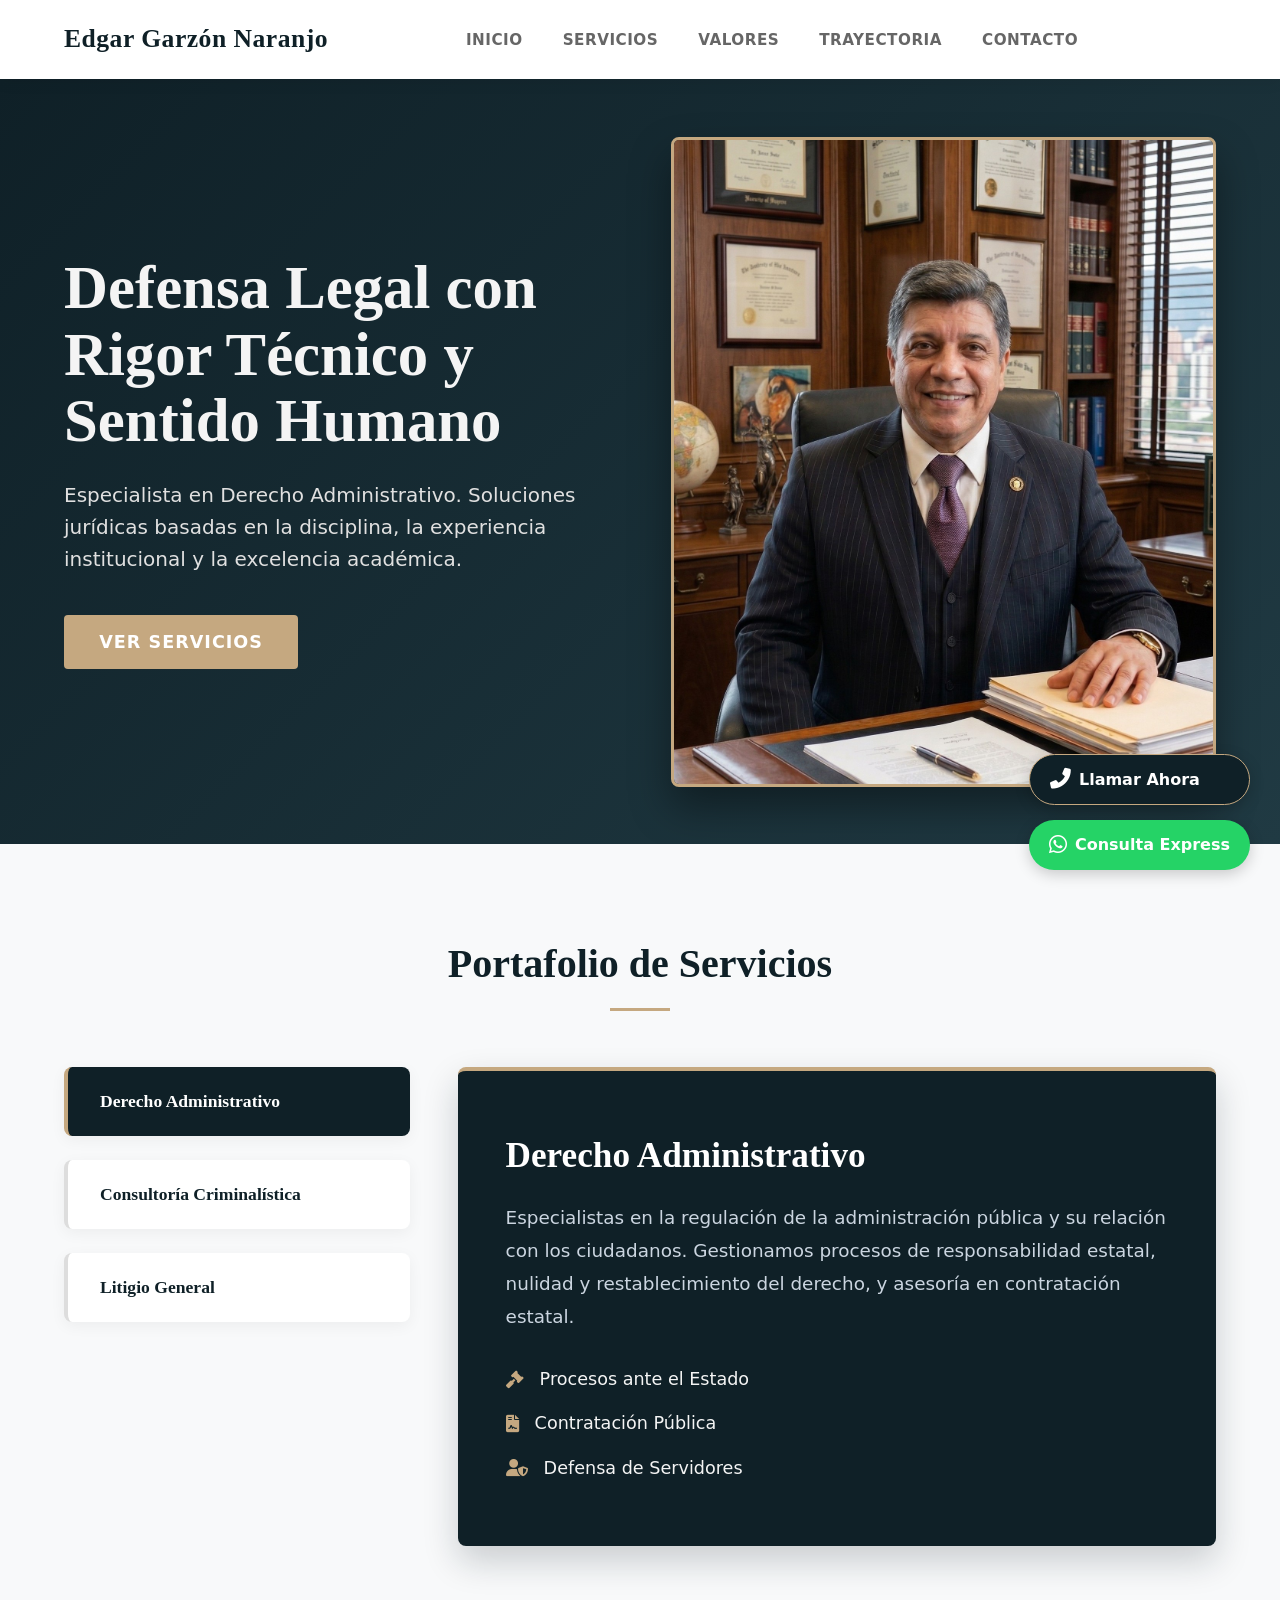
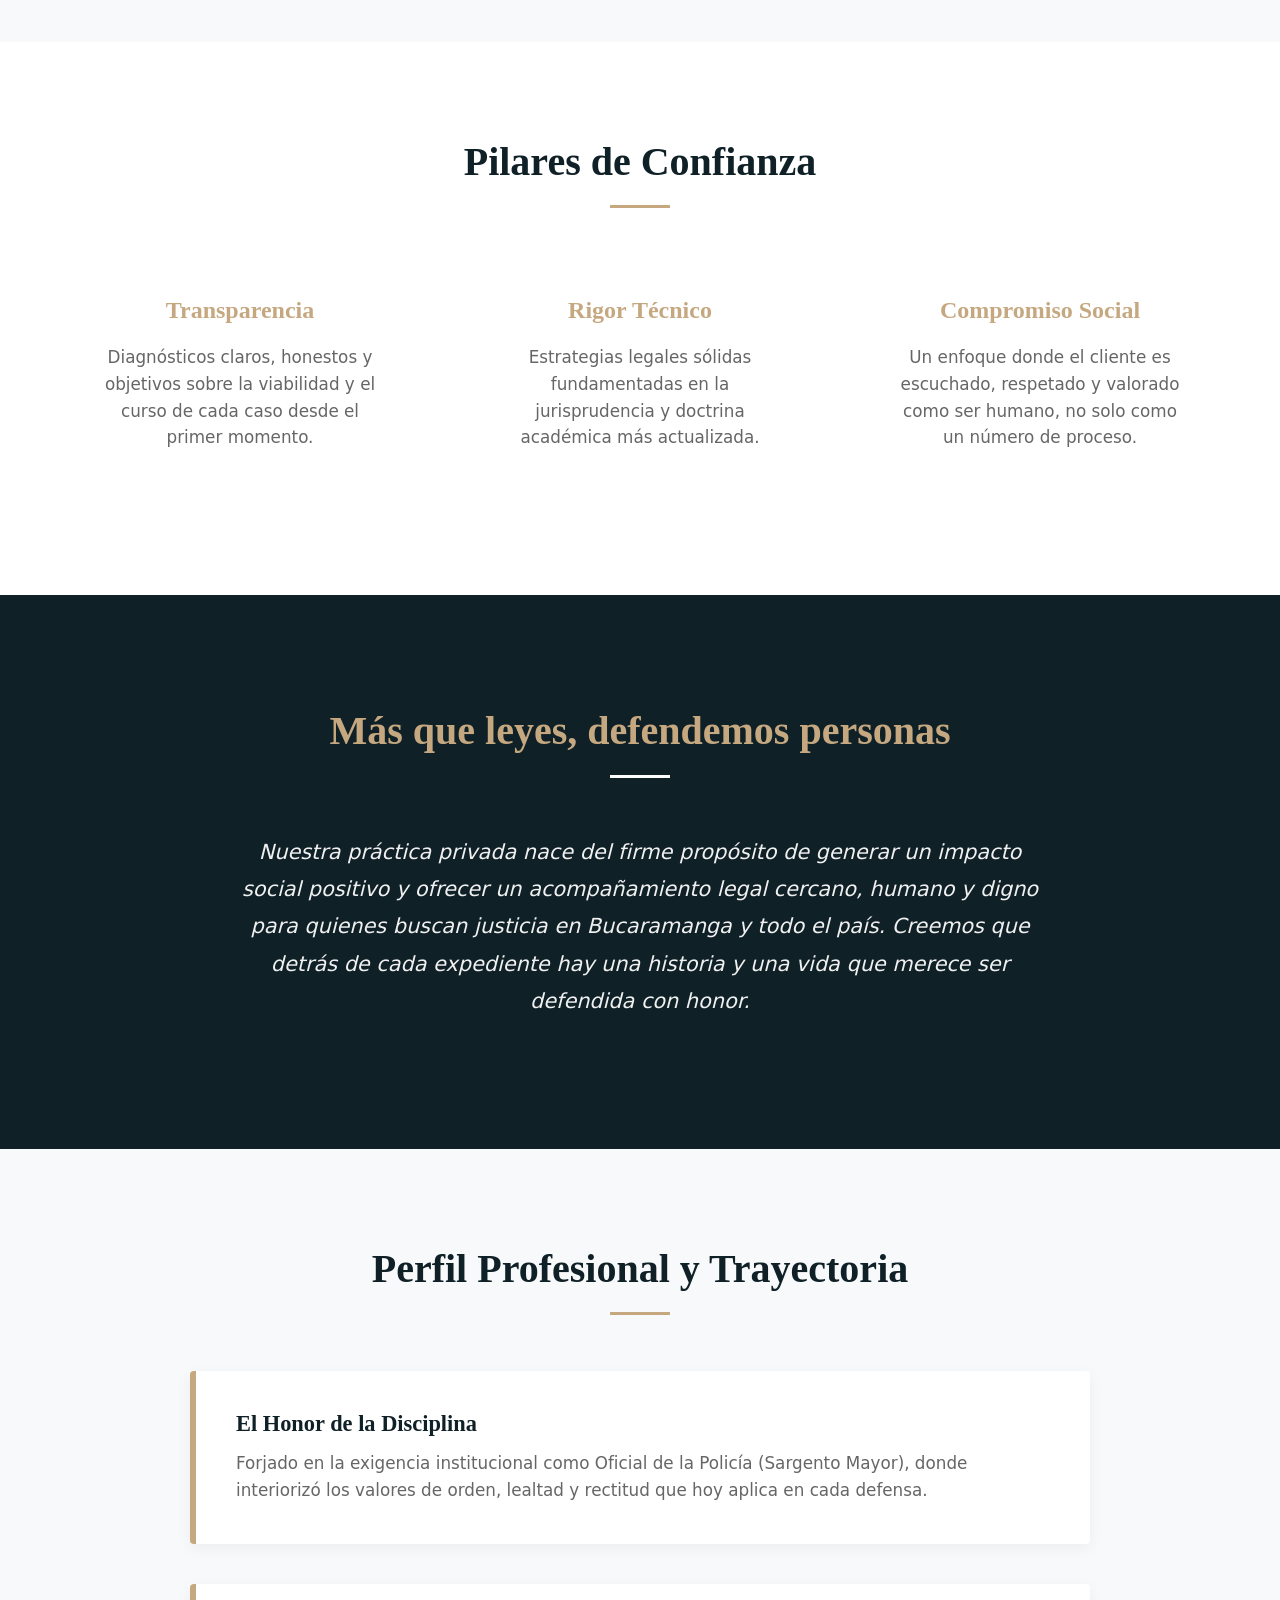
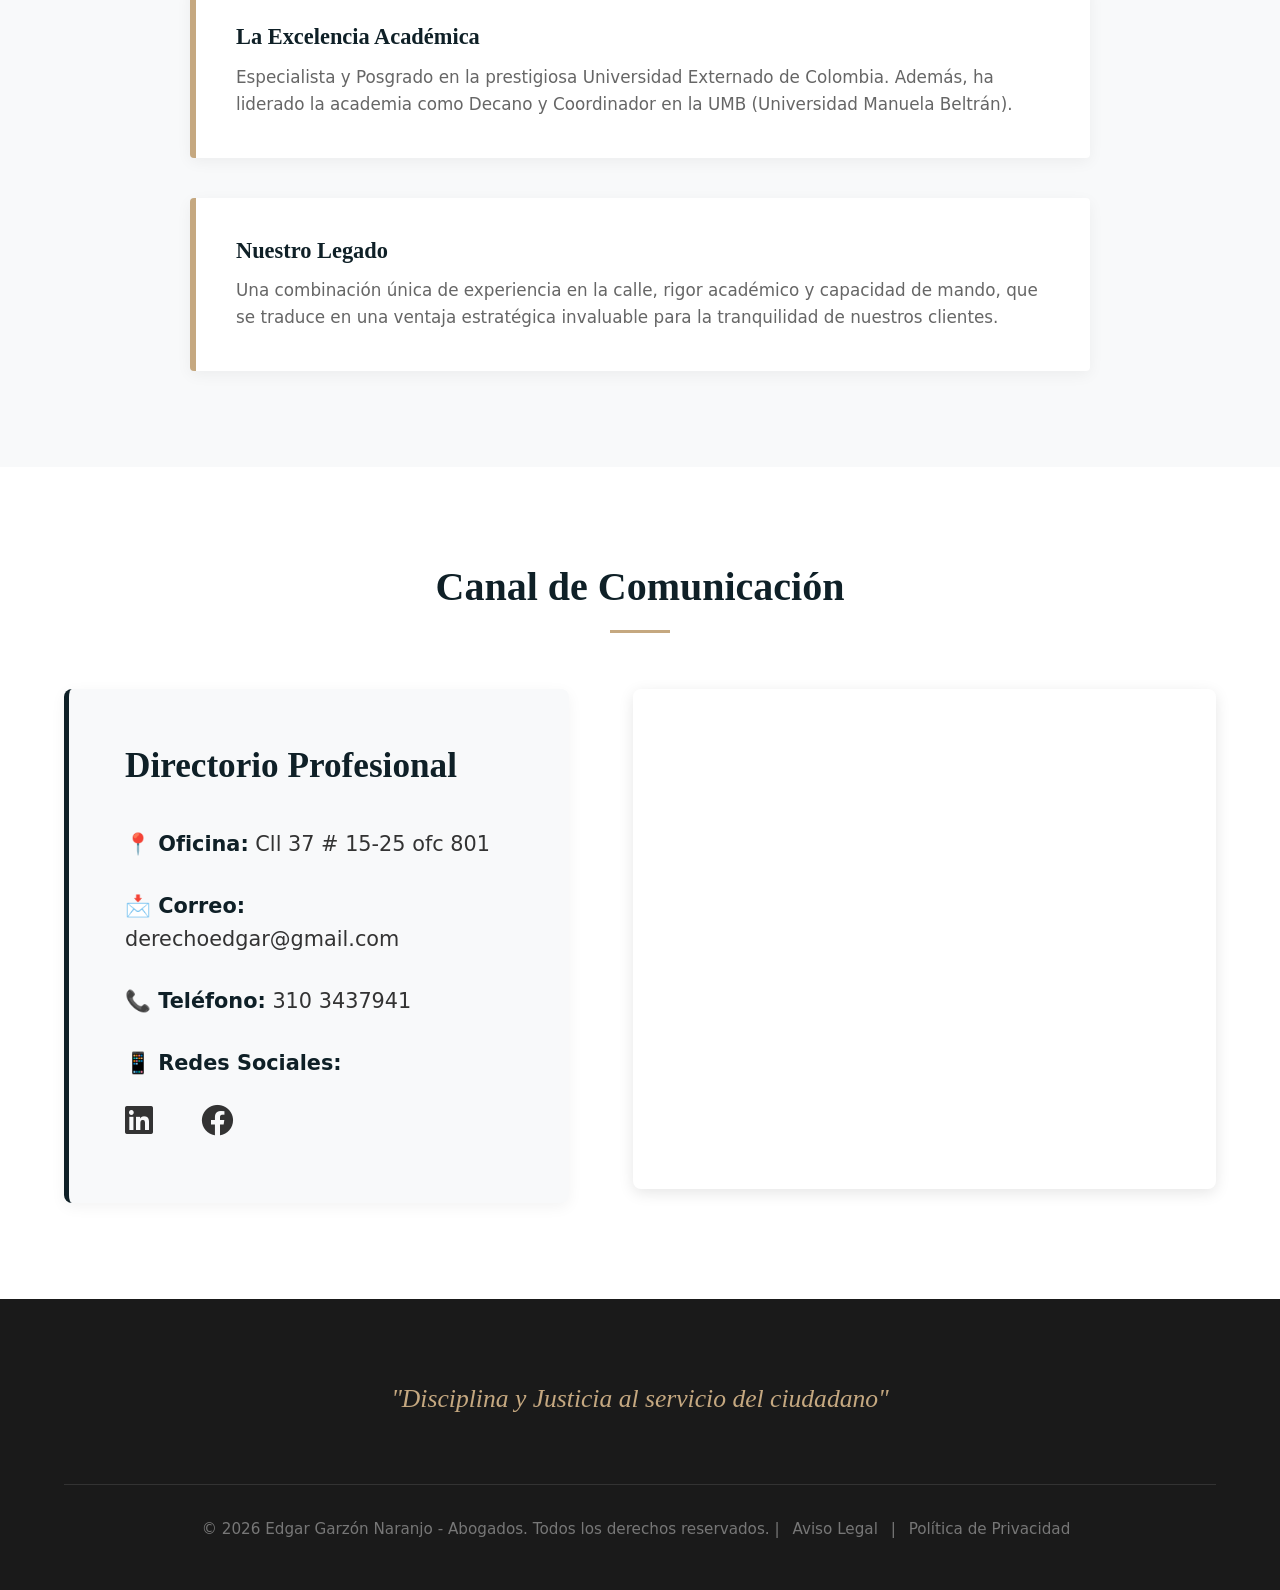
==== commit 93537dce: "Implementar boton de llamada y resolver conflictos" ====
--- a/index.html
+++ b/index.html
@@ -154,8 +154,8 @@
                     <div class="directory">
                         <h3>Directorio Profesional</h3>
                         <p><strong>📍 Oficina:</strong> Cll 37 # 15-25 ofc 801</p>
-                        <p><strong>📩 Correo:</strong> derechoedgar@gmail.com</p>
-                        <p><strong>📞 Teléfono:</strong> 310 3437941</p>
+                        <p><strong>📩 Correo:</strong> <a href="mailto:derechoedgar@gmail.com">derechoedgar@gmail.com</a></p>
+                        <p><strong>📞 Teléfono:</strong> <a href="tel:+573103437941">310 3437941</a></p>
                         <div class="social-contact">
                             <p><strong>📱 Redes Sociales:</strong></p>
                             <div class="social-icons-contact">
@@ -186,10 +186,16 @@
         </div>
     </footer>
 
-    <a href="https://wa.me/3103437941" target="_blank" class="btn-whatsapp">
-        <i class="fab fa-whatsapp"></i>
-        <span>Consulta Express</span>
-    </a>
+    <div class="floating-buttons">
+        <a href="tel:+573103437941" class="btn-floating btn-phone">
+            <i class="fas fa-phone-alt"></i>
+            <span>Llamar Ahora</span>
+        </a>
+        <a href="https://wa.me/3103437941" target="_blank" class="btn-floating btn-whatsapp">
+            <i class="fab fa-whatsapp"></i>
+            <span>Consulta Express</span>
+        </a>
+    </div>
 
     <script src="script.js"></script>
 </body>
--- a/styles.css
+++ b/styles.css
@@ -81,7 +81,7 @@
 }
 
 /* --- Botones --- */
-.btn-primary, .btn-submit, .btn-whatsapp {
+.btn-primary, .btn-submit {
     display: inline-block;
     padding: 0.8rem 2.2rem;
     border-radius: 4px;
@@ -106,33 +106,53 @@
     box-shadow: 0 4px 15px rgba(197, 168, 128, 0.4);
 }
 
-.btn-whatsapp {
-    background-color: #25D366;
-    color: white;
-    font-size: 1rem;
-    display: flex;
-    align-items: center;
-    gap: 0.5rem;
+/* --- Botones Flotantes --- */
+.floating-buttons {
     position: fixed;
     bottom: 30px;
     right: 30px;
+    display: flex;
+    flex-direction: column;
+    gap: 15px;
+    z-index: 9999;
+}
+
+.btn-floating {
+    display: flex;
+    align-items: center;
+    gap: 0.5rem;
     padding: 12px 20px;
     border-radius: 50px;
-    z-index: 9999;
+    color: white;
+    font-weight: 600;
     text-decoration: none;
     box-shadow: 0 4px 15px rgba(0, 0, 0, 0.2);
     transition: all 0.3s ease;
 }
 
-.btn-whatsapp i {
-    font-size: 1.5rem;
+.btn-whatsapp {
+    background-color: #25D366;
 }
 
 .btn-whatsapp:hover {
     background-color: #1ebe57;
-    color: white;
     transform: scale(1.05);
     box-shadow: 0 6px 20px rgba(37, 211, 102, 0.4);
+}
+
+.btn-phone {
+    background-color: var(--primary-color);
+    border: 1px solid var(--accent-color);
+}
+
+.btn-phone:hover {
+    background-color: var(--secondary-color);
+    transform: scale(1.05);
+    box-shadow: 0 6px 20px rgba(15, 32, 39, 0.4);
+}
+
+.btn-floating i {
+    font-size: 1.3rem;
 }
 
 /* --- 3. Cabecera y Navegación --- */
@@ -762,15 +782,17 @@
         font-size: 1.8rem;
     }
     
-    /* Botón flotante WhatsApp más discreto en móvil */
-    .btn-whatsapp {
+    /* Botones flotantes más discretos en móvil */
+    .floating-buttons {
         bottom: 20px;
         right: 20px;
+    }
+    .btn-floating {
         padding: 10px 16px;
         font-size: 0.9rem;
     }
-    .btn-whatsapp i {
-        font-size: 1.3rem;
+    .btn-floating i {
+        font-size: 1.1rem;
     }
 }
 
@@ -811,4 +833,4 @@
     .directory p {
         font-size: 1.1rem;
     }
-}
+}
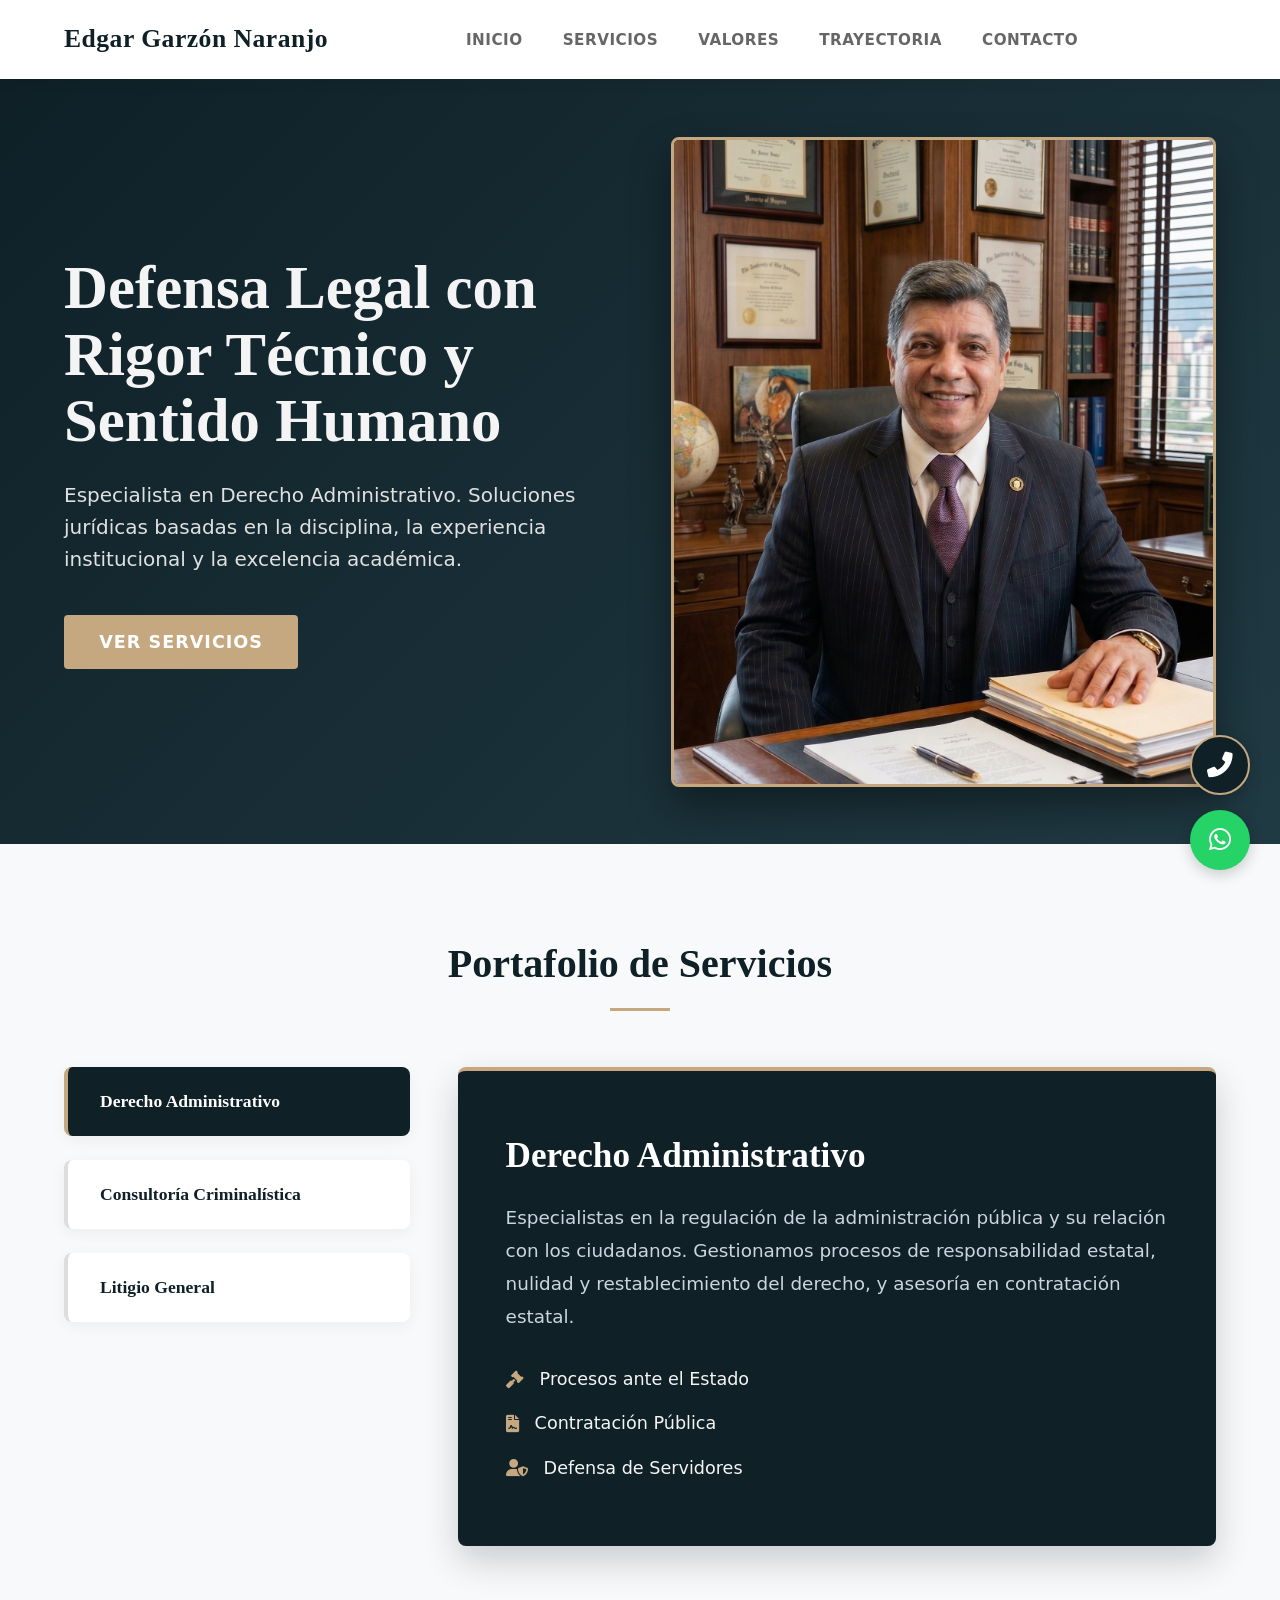
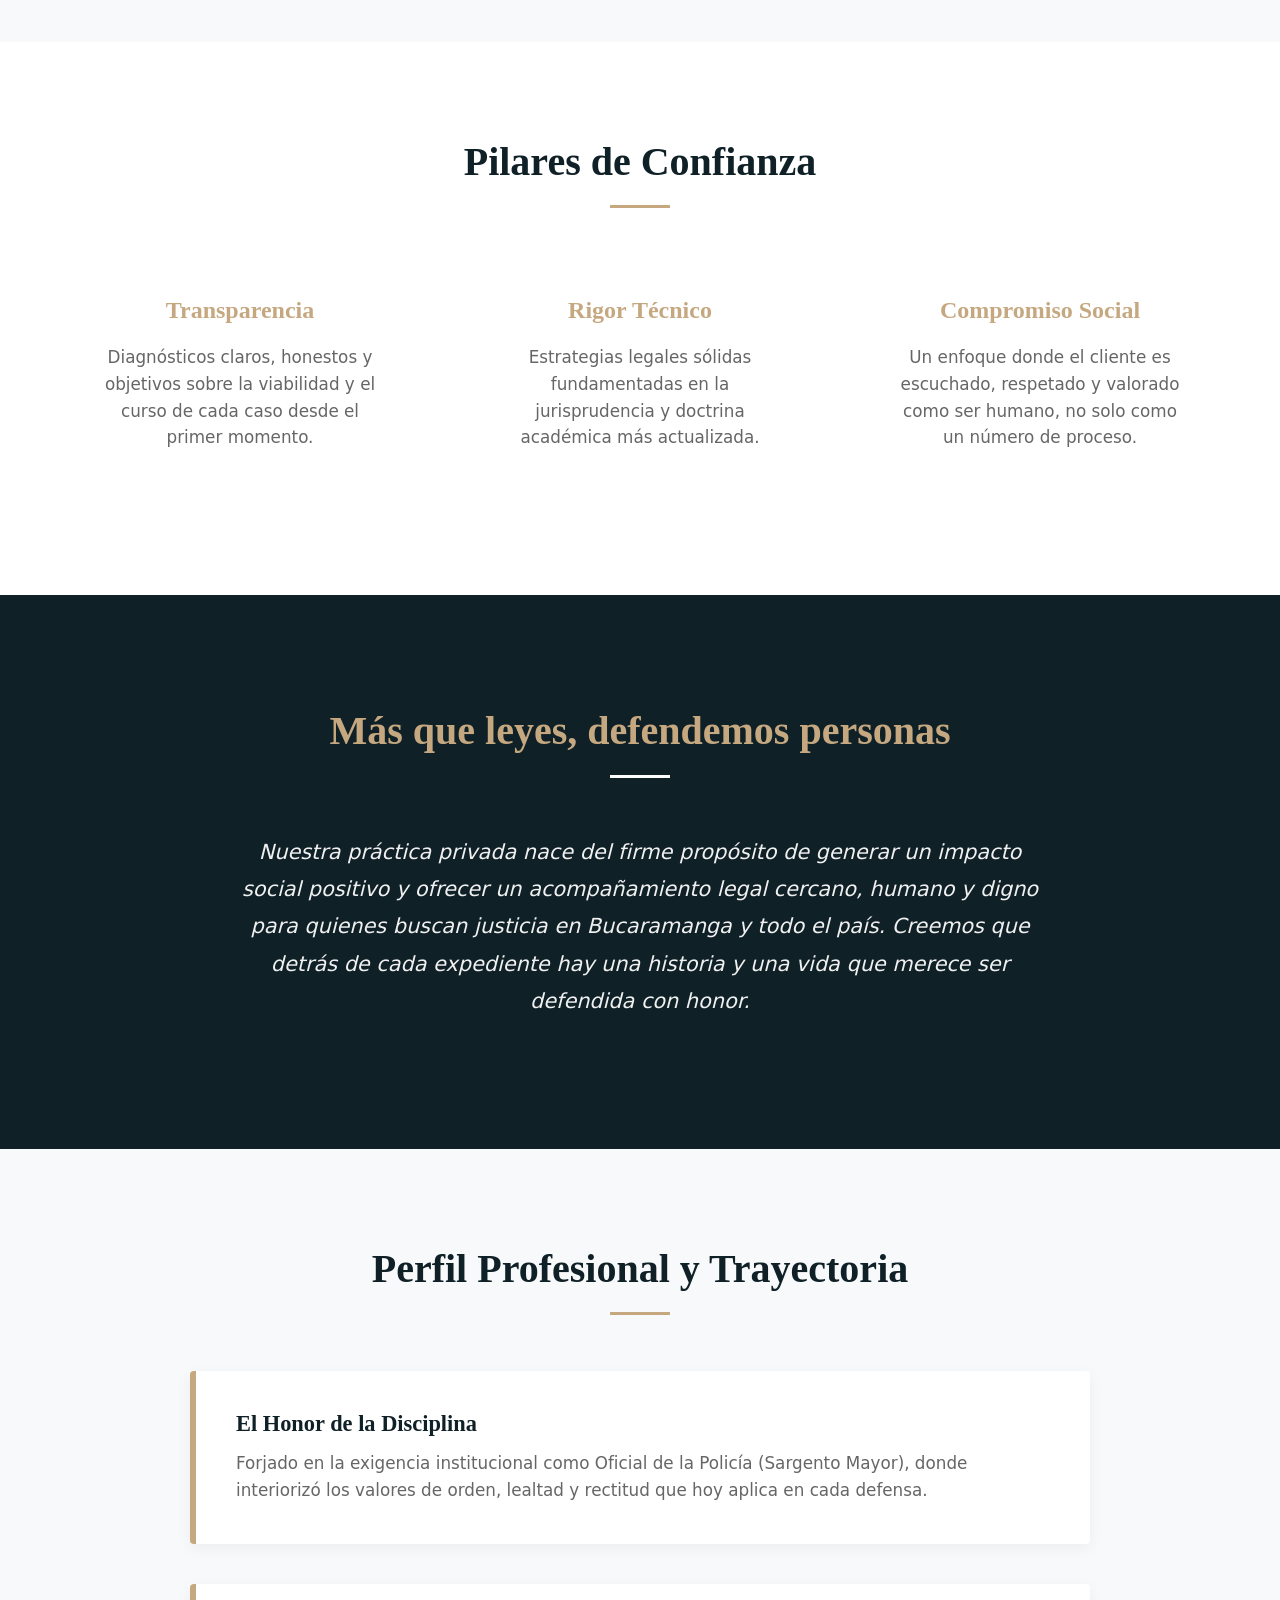
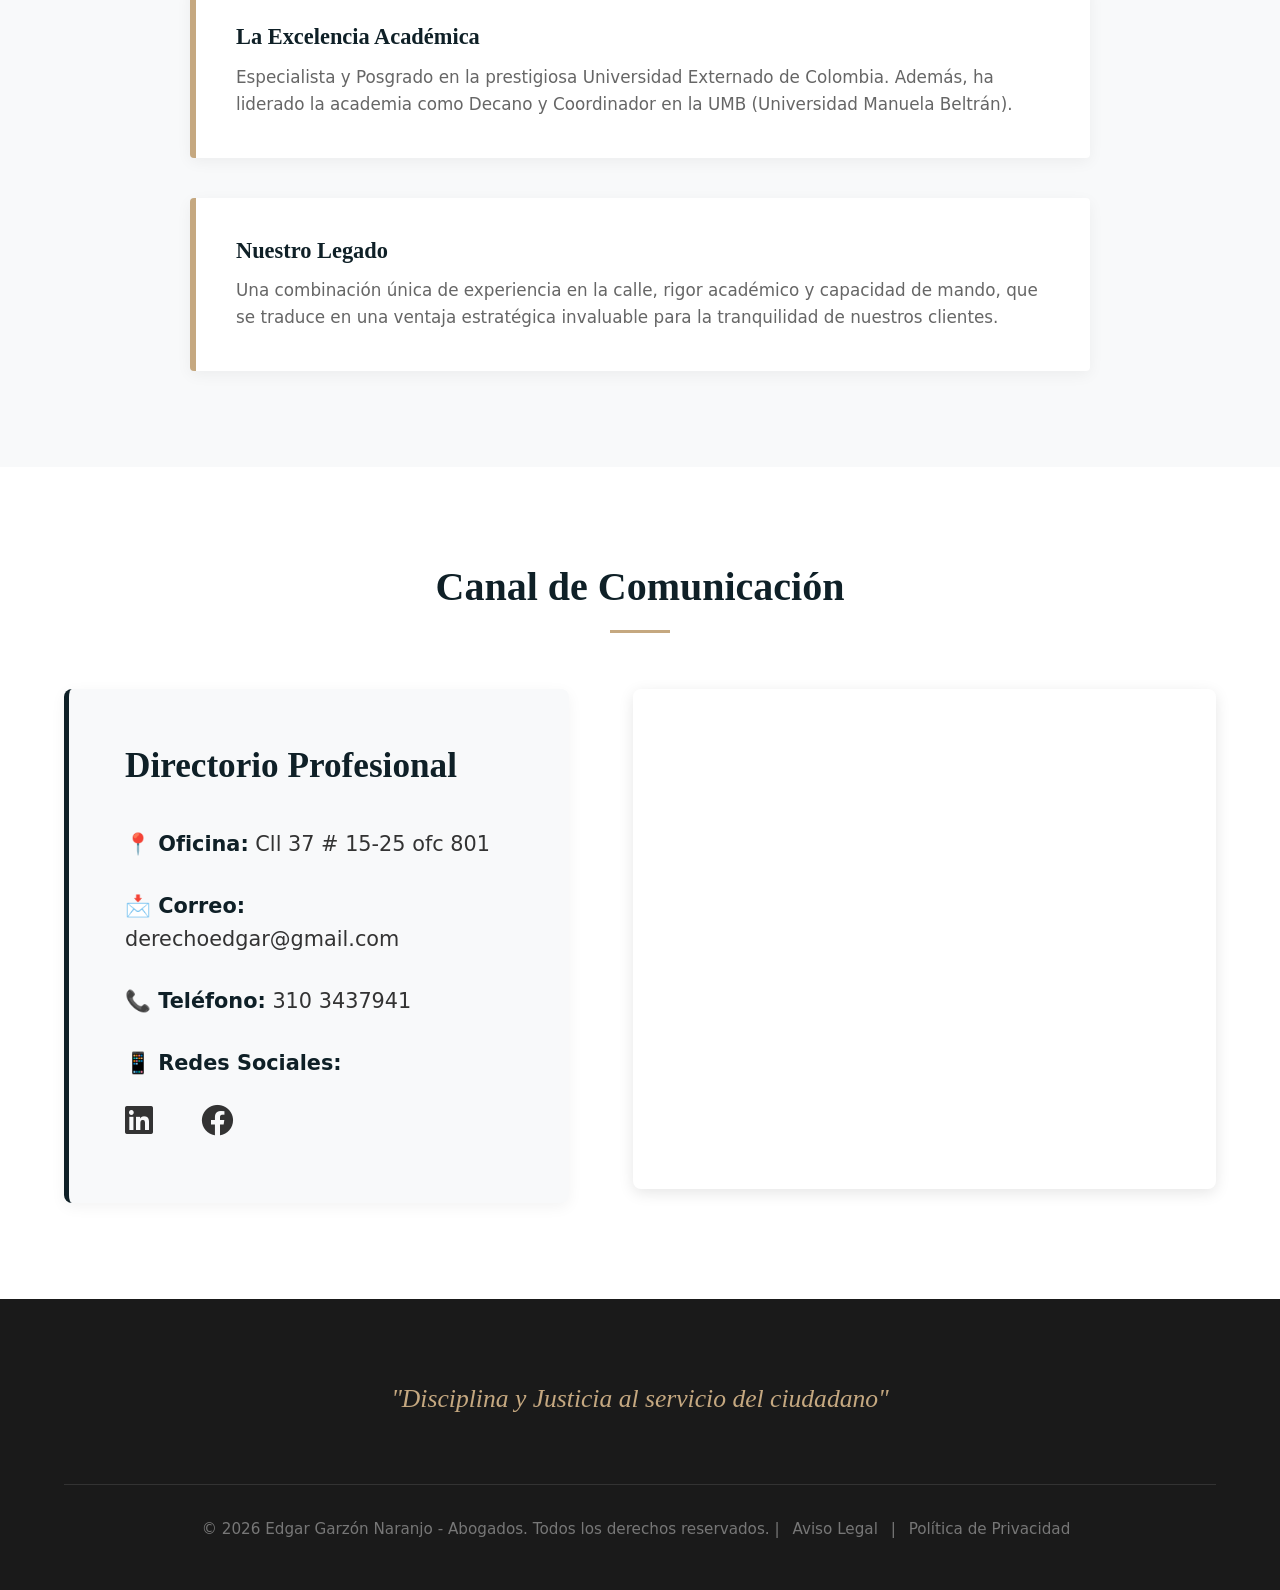
==== commit 54e0122a: "Convertir botones flotantes a circulares con solo icono" ====
--- a/index.html
+++ b/index.html
@@ -187,13 +187,11 @@
     </footer>
 
     <div class="floating-buttons">
-        <a href="tel:+573103437941" class="btn-floating btn-phone">
+        <a href="tel:+573103437941" class="btn-floating btn-phone" title="Llamar Ahora">
             <i class="fas fa-phone-alt"></i>
-            <span>Llamar Ahora</span>
         </a>
-        <a href="https://wa.me/3103437941" target="_blank" class="btn-floating btn-whatsapp">
+        <a href="https://wa.me/3103437941" target="_blank" class="btn-floating btn-whatsapp" title="Consulta Express">
             <i class="fab fa-whatsapp"></i>
-            <span>Consulta Express</span>
         </a>
     </div>
 
--- a/styles.css
+++ b/styles.css
@@ -120,11 +120,11 @@
 .btn-floating {
     display: flex;
     align-items: center;
-    gap: 0.5rem;
-    padding: 12px 20px;
-    border-radius: 50px;
+    justify-content: center;
+    width: 60px;
+    height: 60px;
+    border-radius: 50%;
     color: white;
-    font-weight: 600;
     text-decoration: none;
     box-shadow: 0 4px 15px rgba(0, 0, 0, 0.2);
     transition: all 0.3s ease;
@@ -136,23 +136,39 @@
 
 .btn-whatsapp:hover {
     background-color: #1ebe57;
-    transform: scale(1.05);
+    transform: scale(1.1);
     box-shadow: 0 6px 20px rgba(37, 211, 102, 0.4);
 }
 
 .btn-phone {
     background-color: var(--primary-color);
-    border: 1px solid var(--accent-color);
+    border: 2px solid var(--accent-color);
 }
 
 .btn-phone:hover {
     background-color: var(--secondary-color);
-    transform: scale(1.05);
+    transform: scale(1.1);
     box-shadow: 0 6px 20px rgba(15, 32, 39, 0.4);
 }
 
 .btn-floating i {
-    font-size: 1.3rem;
+    font-size: 1.6rem;
+}
+
+/* --- Responsive para botones flotantes --- */
+@media (max-width: 768px) {
+    .floating-buttons {
+        bottom: 20px;
+        right: 20px;
+        gap: 10px;
+    }
+    .btn-floating {
+        width: 50px;
+        height: 50px;
+    }
+    .btn-floating i {
+        font-size: 1.3rem;
+    }
 }
 
 /* --- 3. Cabecera y Navegación --- */
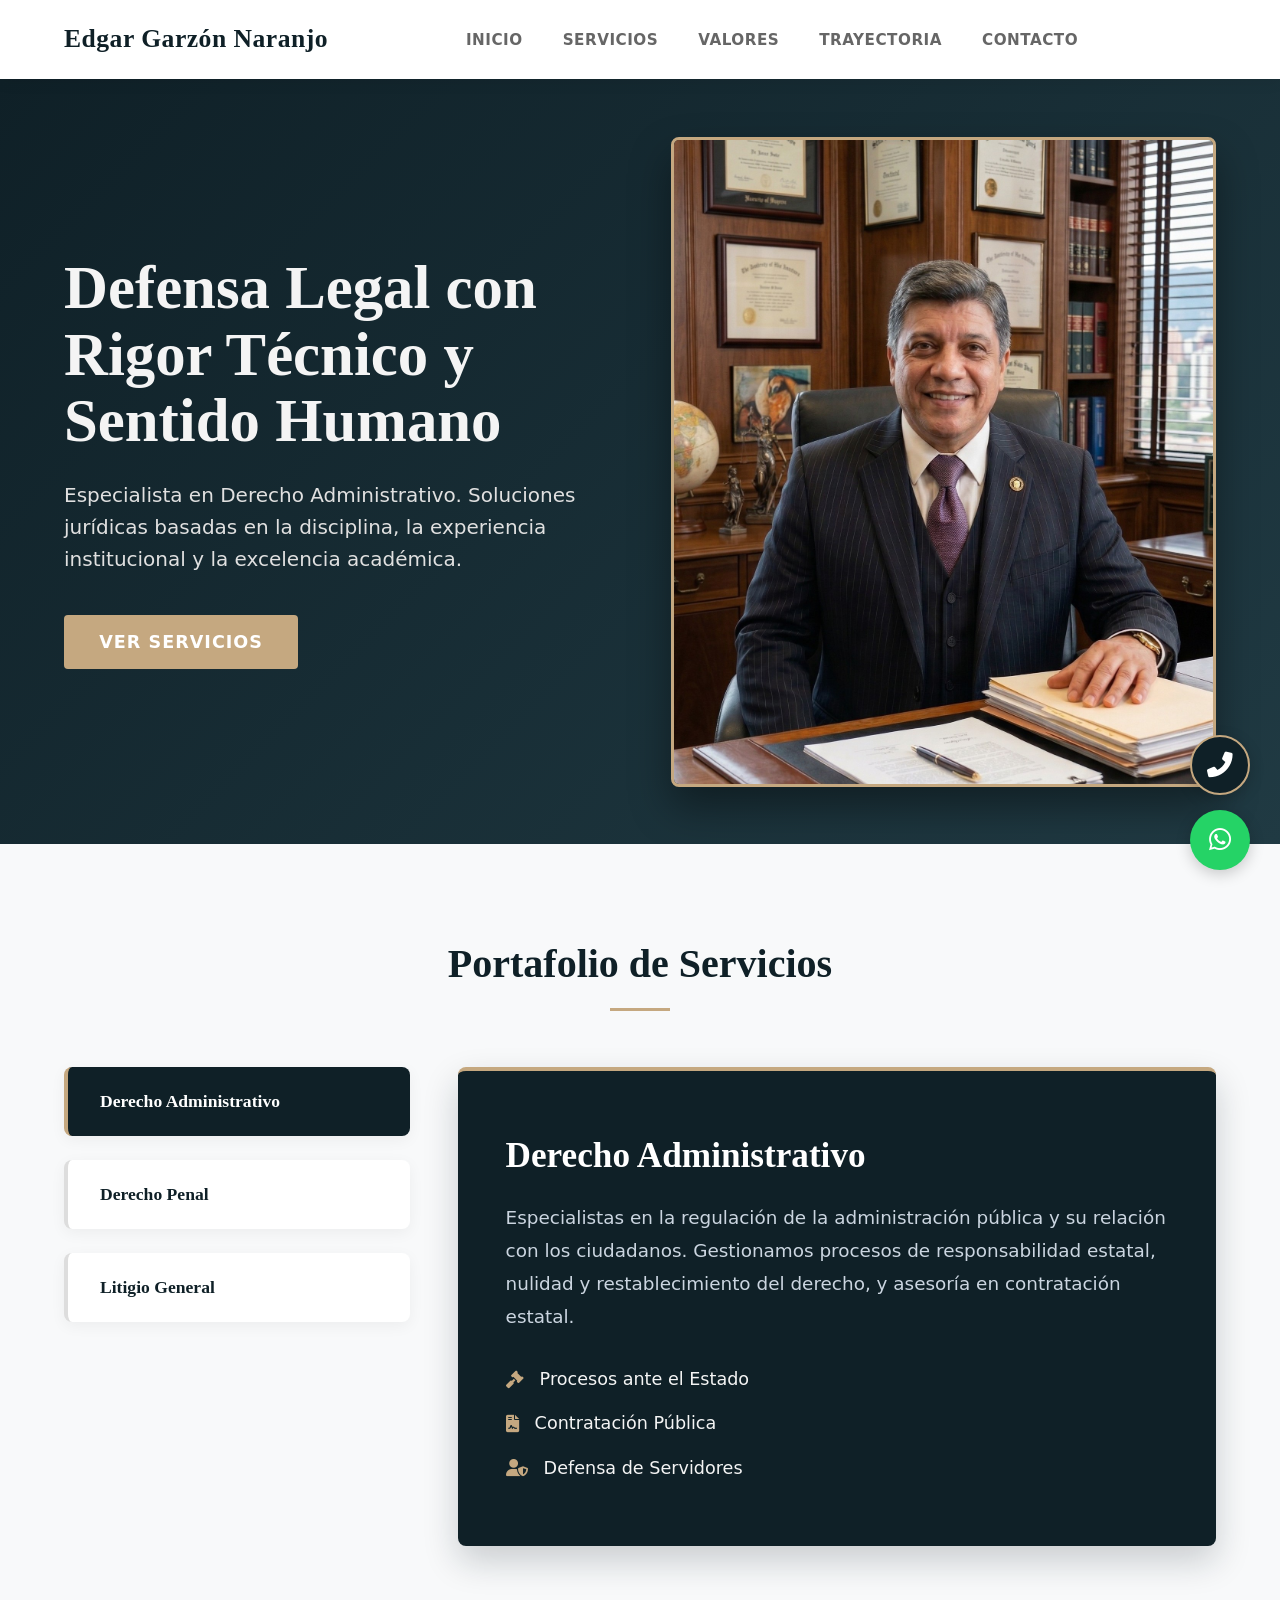
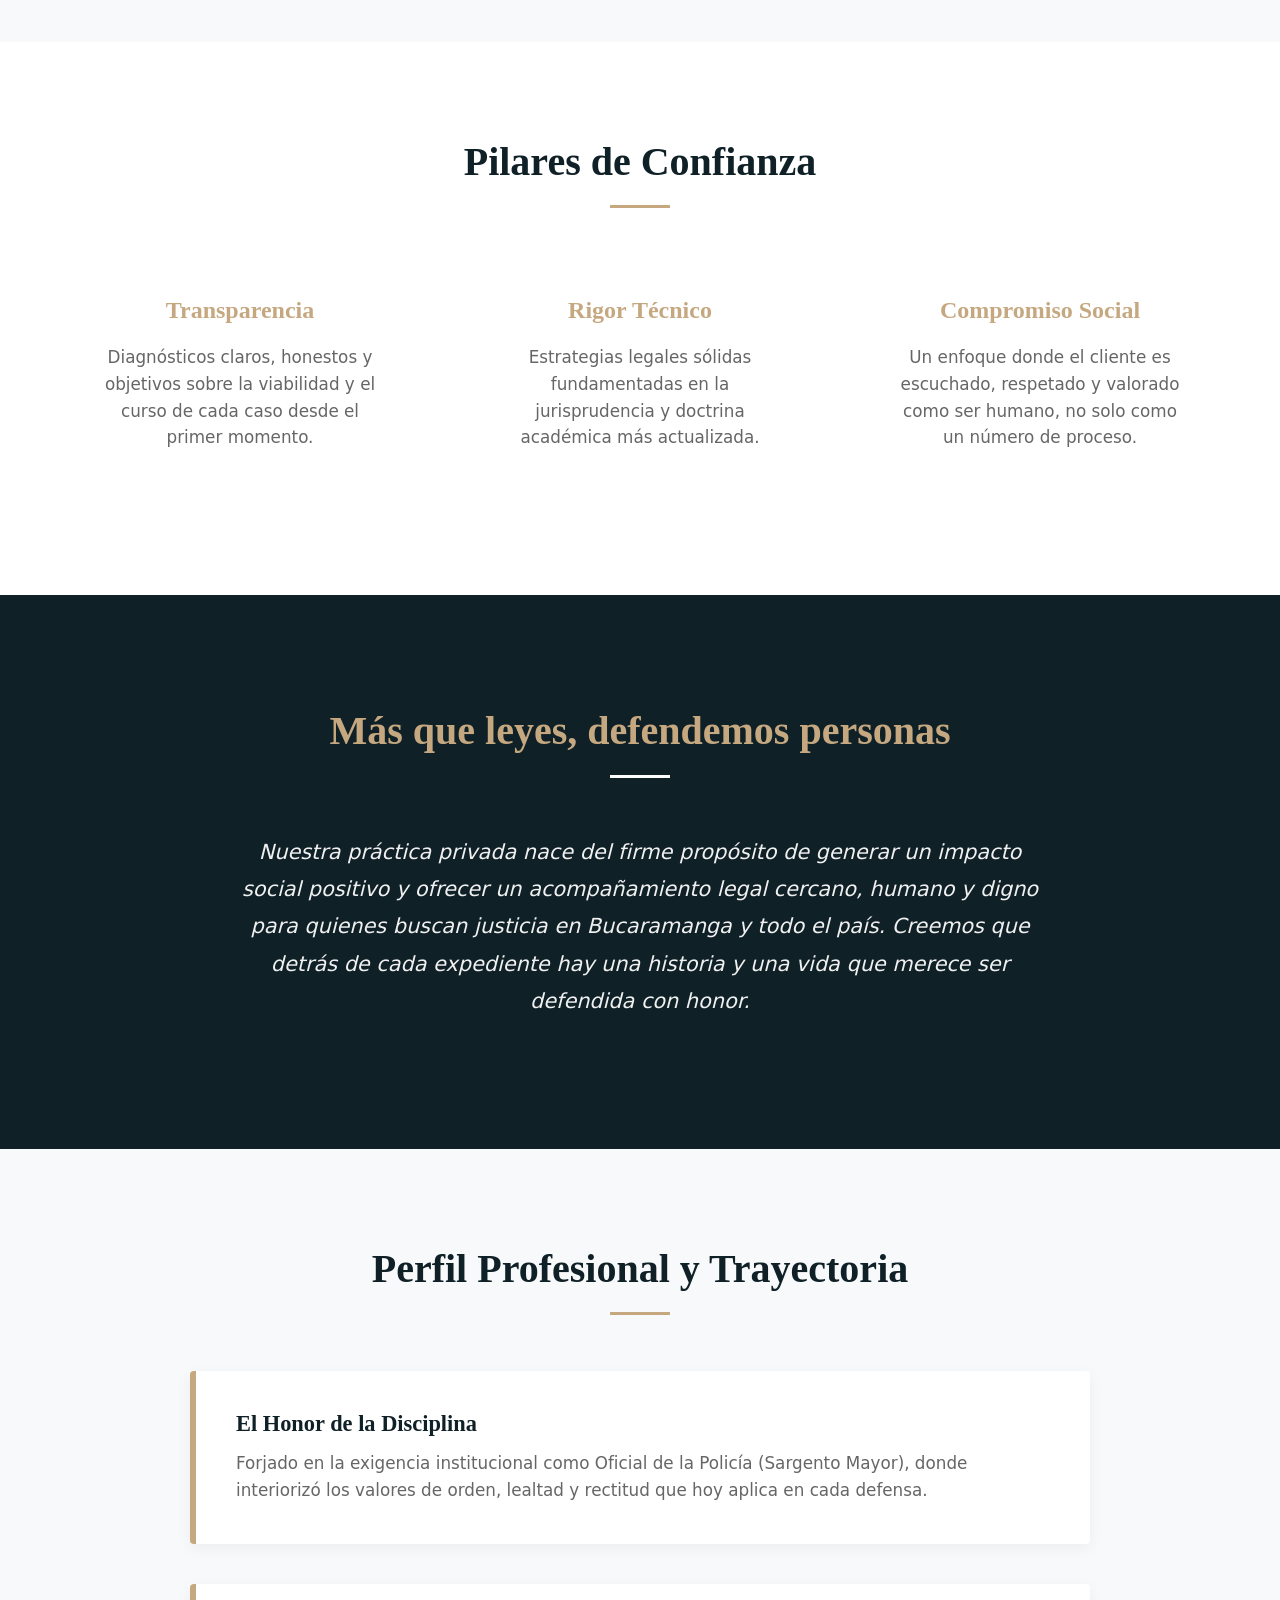
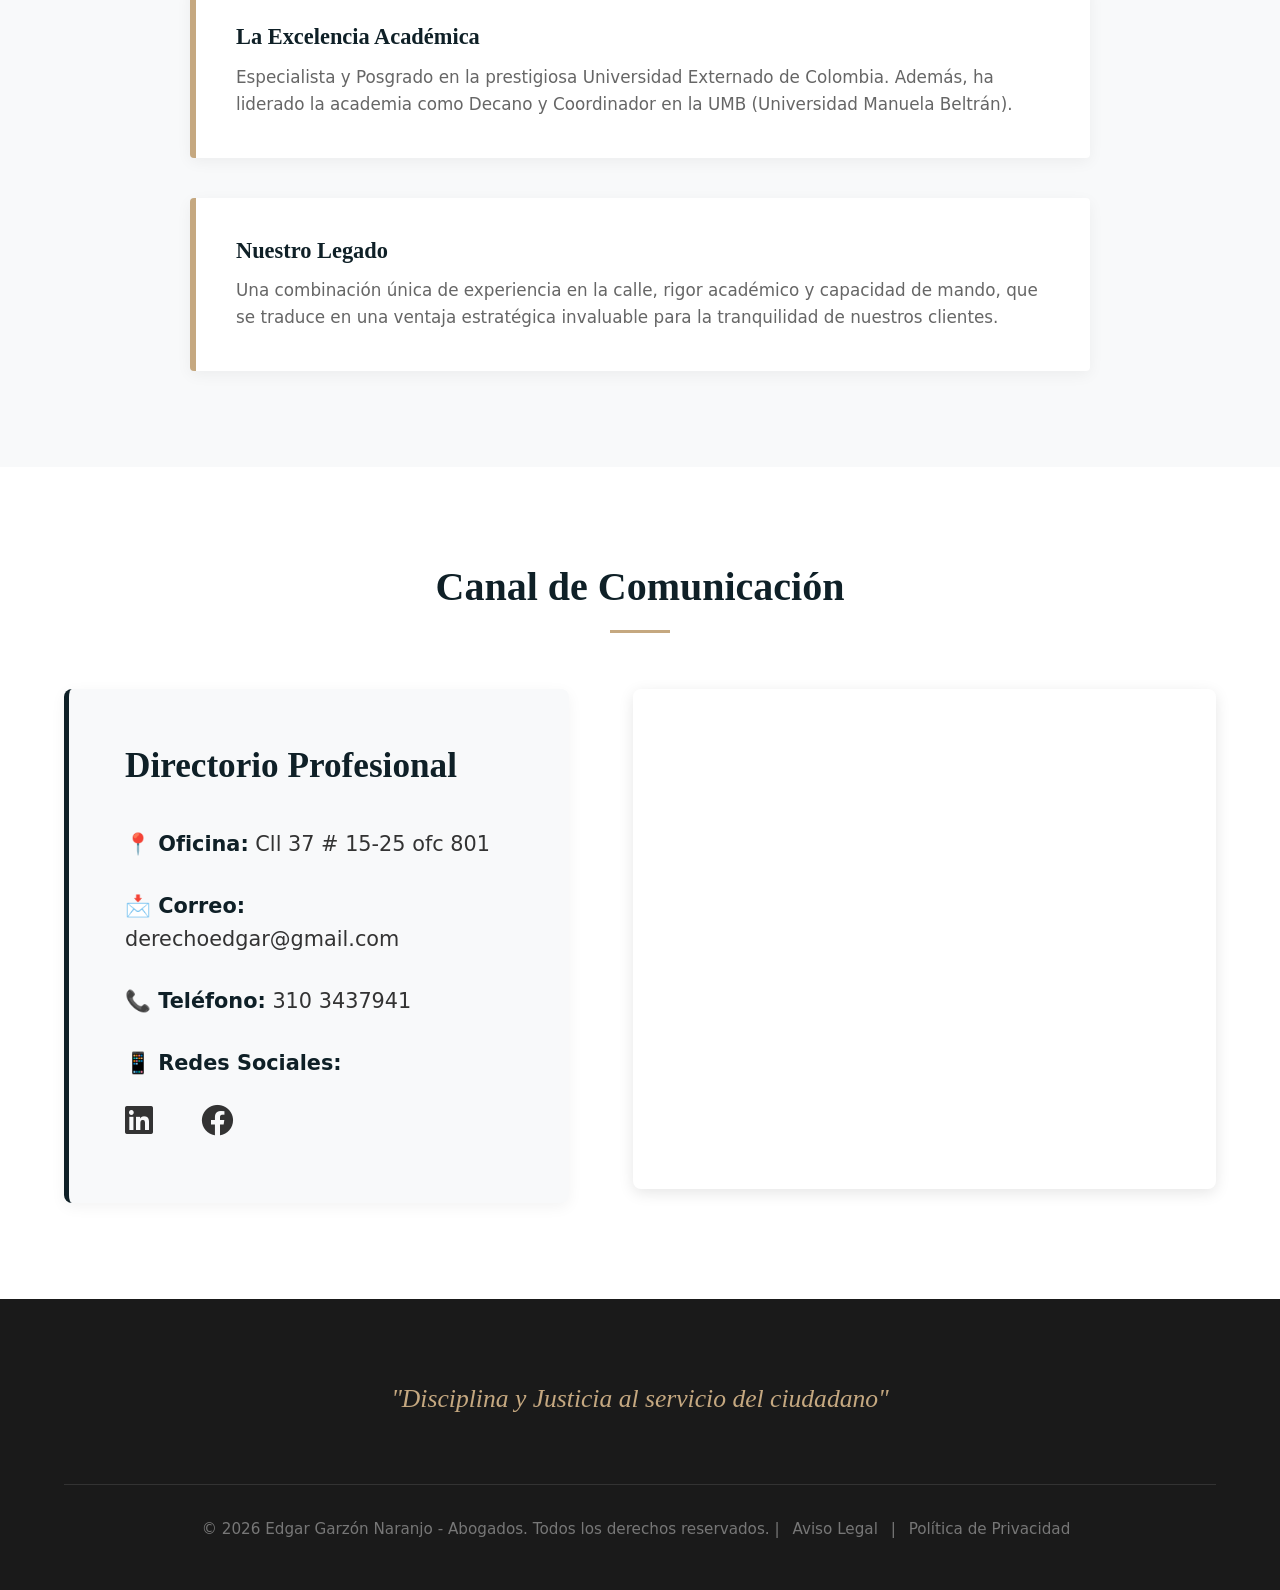
==== commit 1f0c35e6: "Cambiar servicio de Consultoria Criminalistica a Derecho Penal" ====
--- a/index.html
+++ b/index.html
@@ -51,8 +51,8 @@
                     <div class="service-card-v2 activo" data-servicio="administrativo">
                         <h3>Derecho Administrativo</h3>
                     </div>
-                    <div class="service-card-v2" data-servicio="criminalistica">
-                        <h3>Consultoría Criminalística</h3>
+                    <div class="service-card-v2" data-servicio="penal">
+                        <h3>Derecho Penal</h3>
                     </div>
                     <div class="service-card-v2" data-servicio="litigio">
                         <h3>Litigio General</h3>
@@ -72,14 +72,14 @@
                         </div>
                     </div>
 
-                    <div id="criminalistica" class="tab-content-v2" style="display:none;">
+                    <div id="penal" class="tab-content-v2" style="display:none;">
                         <div class="main-focus-card service-detail-card">
-                            <h3>Consultoría Criminalística</h3>
-                            <p>Aportamos una ventaja estratégica mediante el análisis científico de la evidencia. Nuestro equipo técnico robustece la defensa con peritajes precisos y reconstrucción analítica de hechos.</p>
+                            <h3>Derecho Penal</h3>
+                            <p>Defensa técnica especializada en procesos penales. Protegemos sus derechos fundamentales con una estrategia jurídica sólida, basada en el análisis riguroso de la evidencia y el respeto al debido proceso.</p>
                             <ul class="focus-features">
-                                <li><i class="fas fa-microscope"></i> Análisis Pericial</li>
-                                <li><i class="fas fa-search"></i> Investigación de Campo</li>
-                                <li><i class="fas fa-fingerprint"></i> Pruebas Técnicas</li>
+                                <li><i class="fas fa-shield-alt"></i> Defensa Técnica</li>
+                                <li><i class="fas fa-balance-scale"></i> Debido Proceso</li>
+                                <li><i class="fas fa-gavel"></i> Litigio Penal</li>
                             </ul>
                         </div>
                     </div>
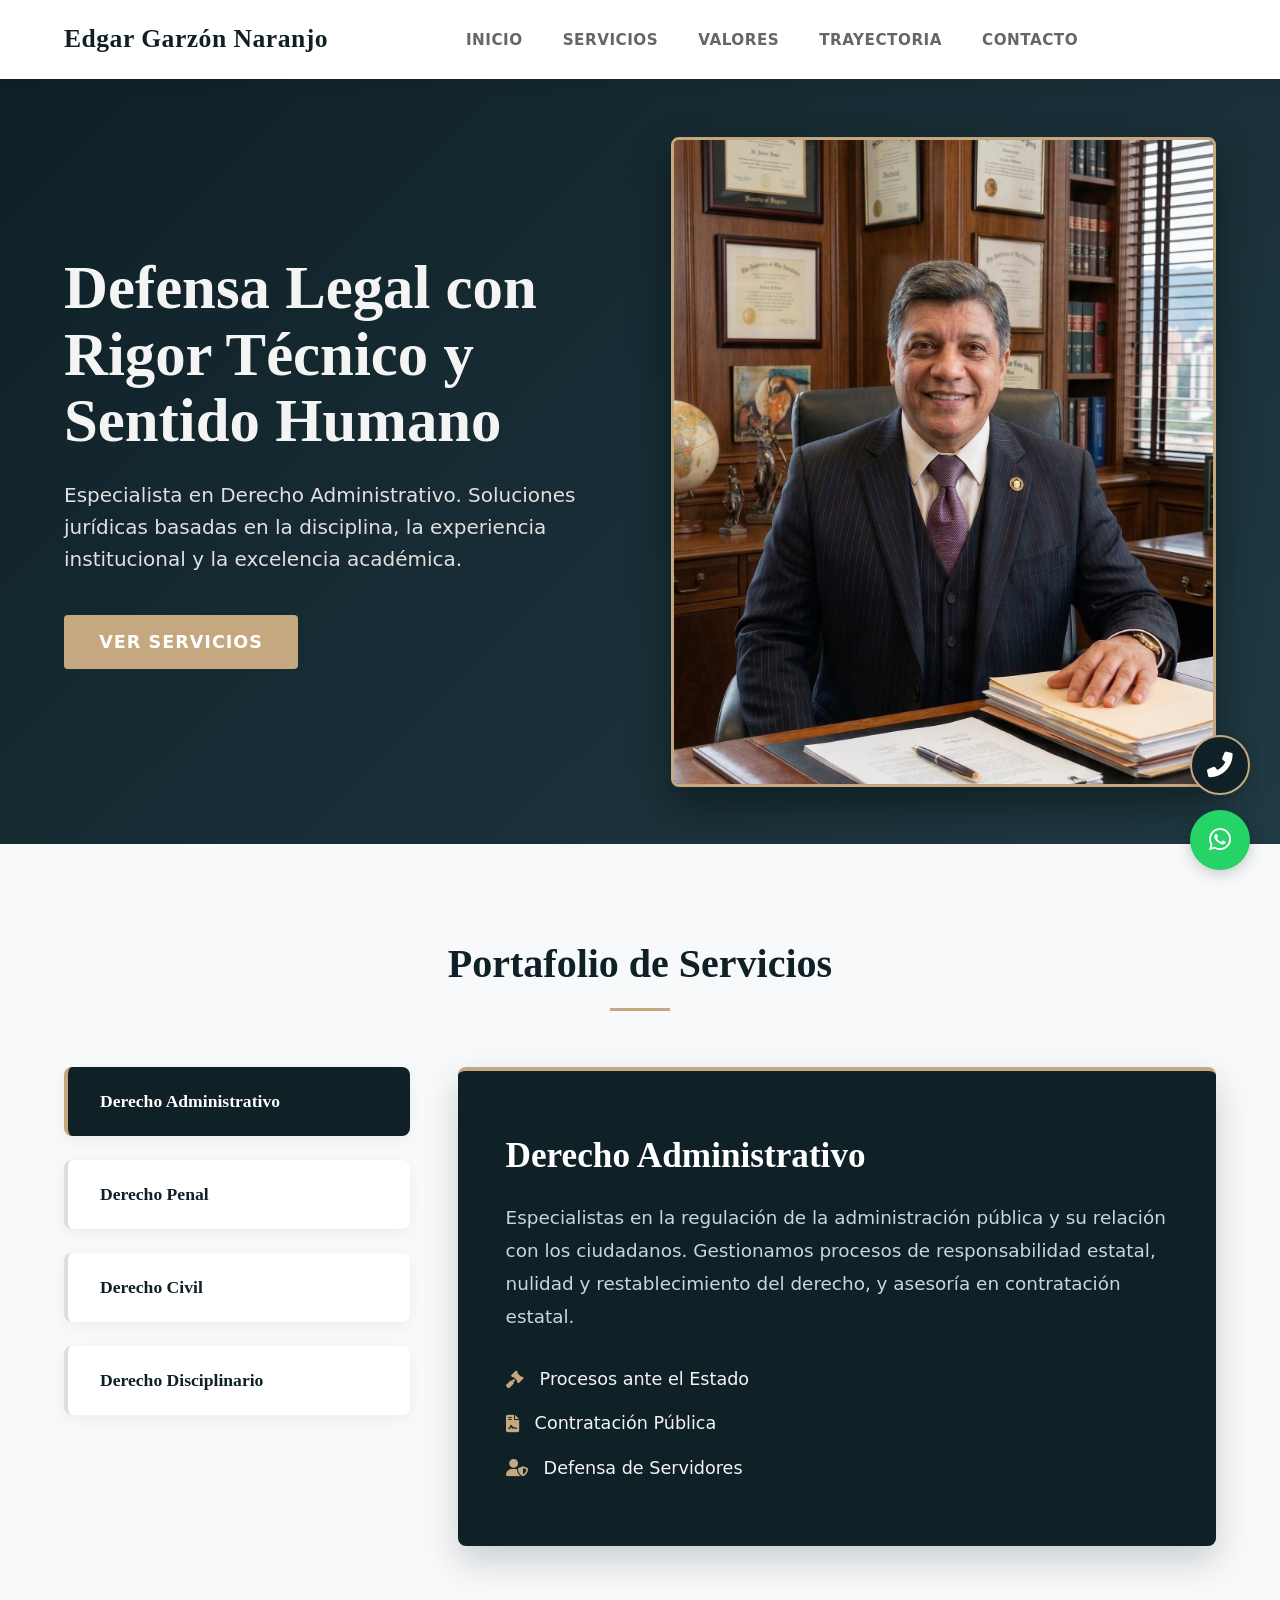
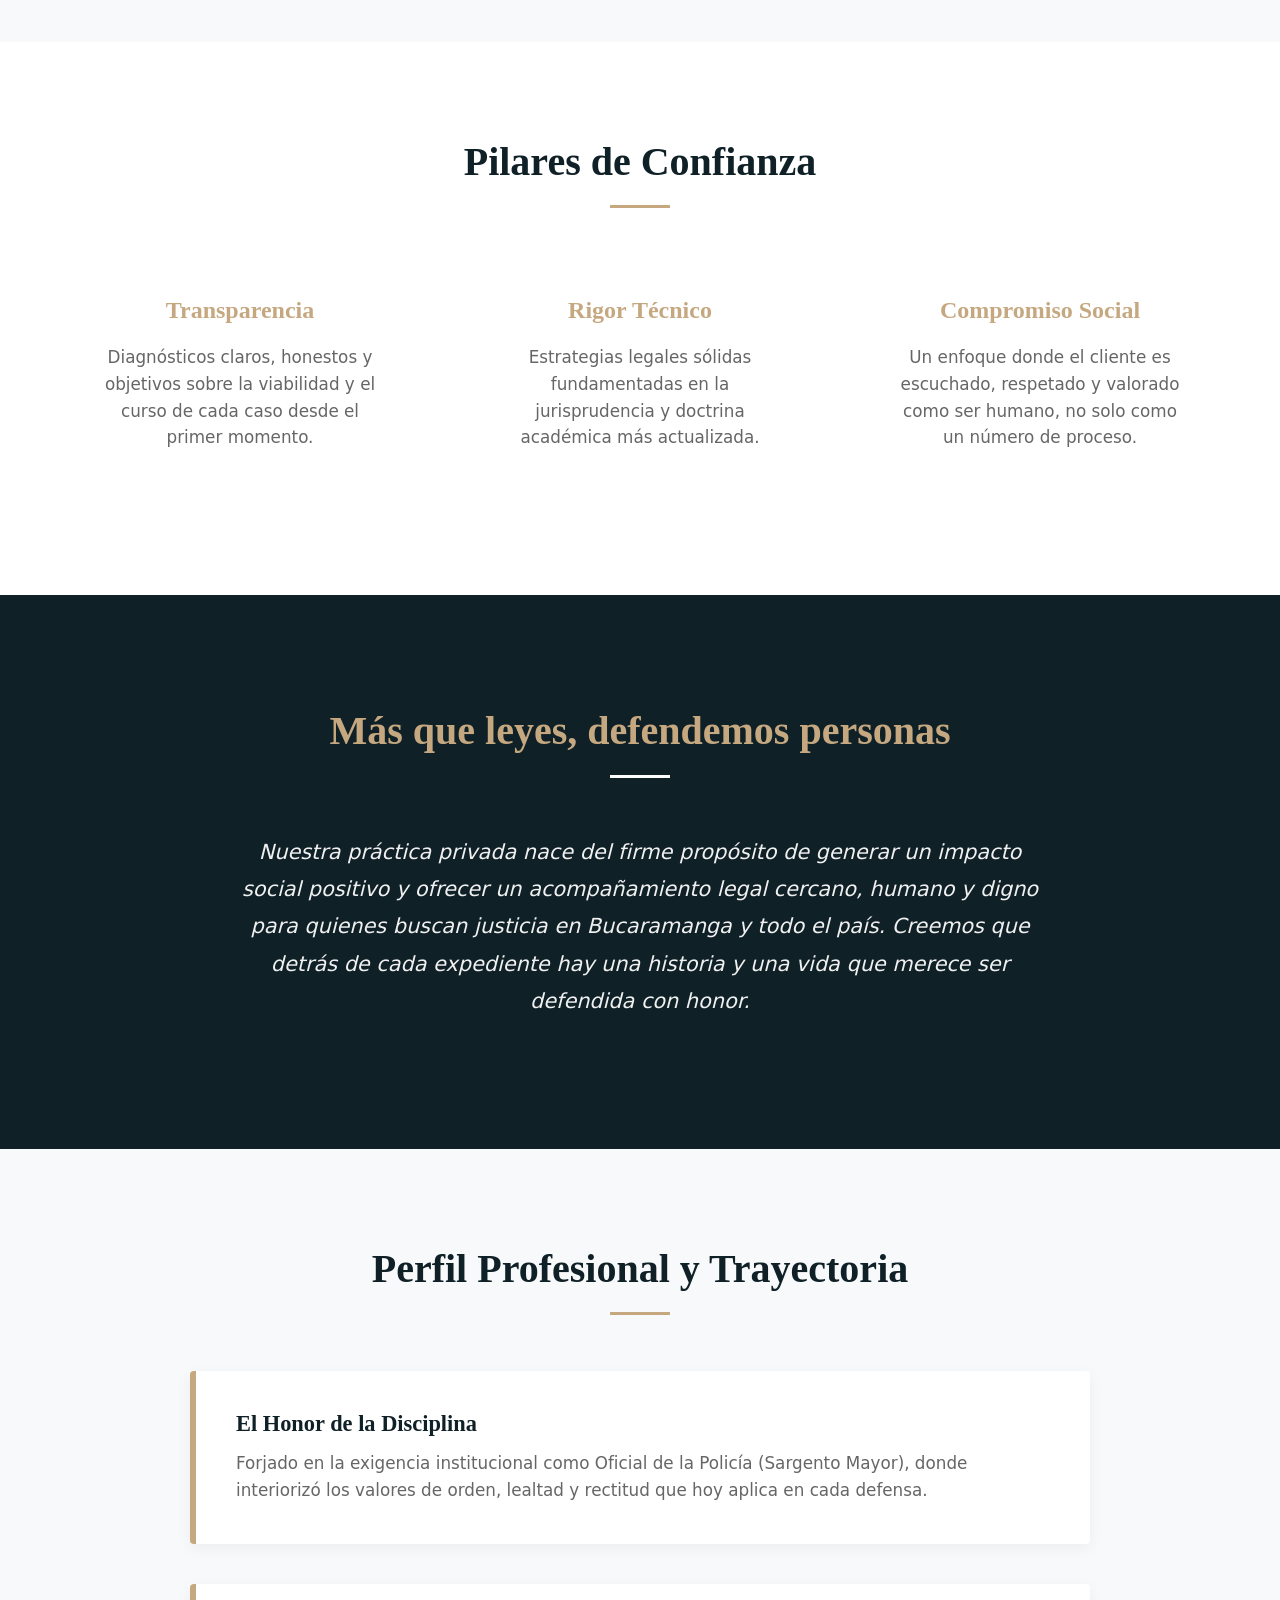
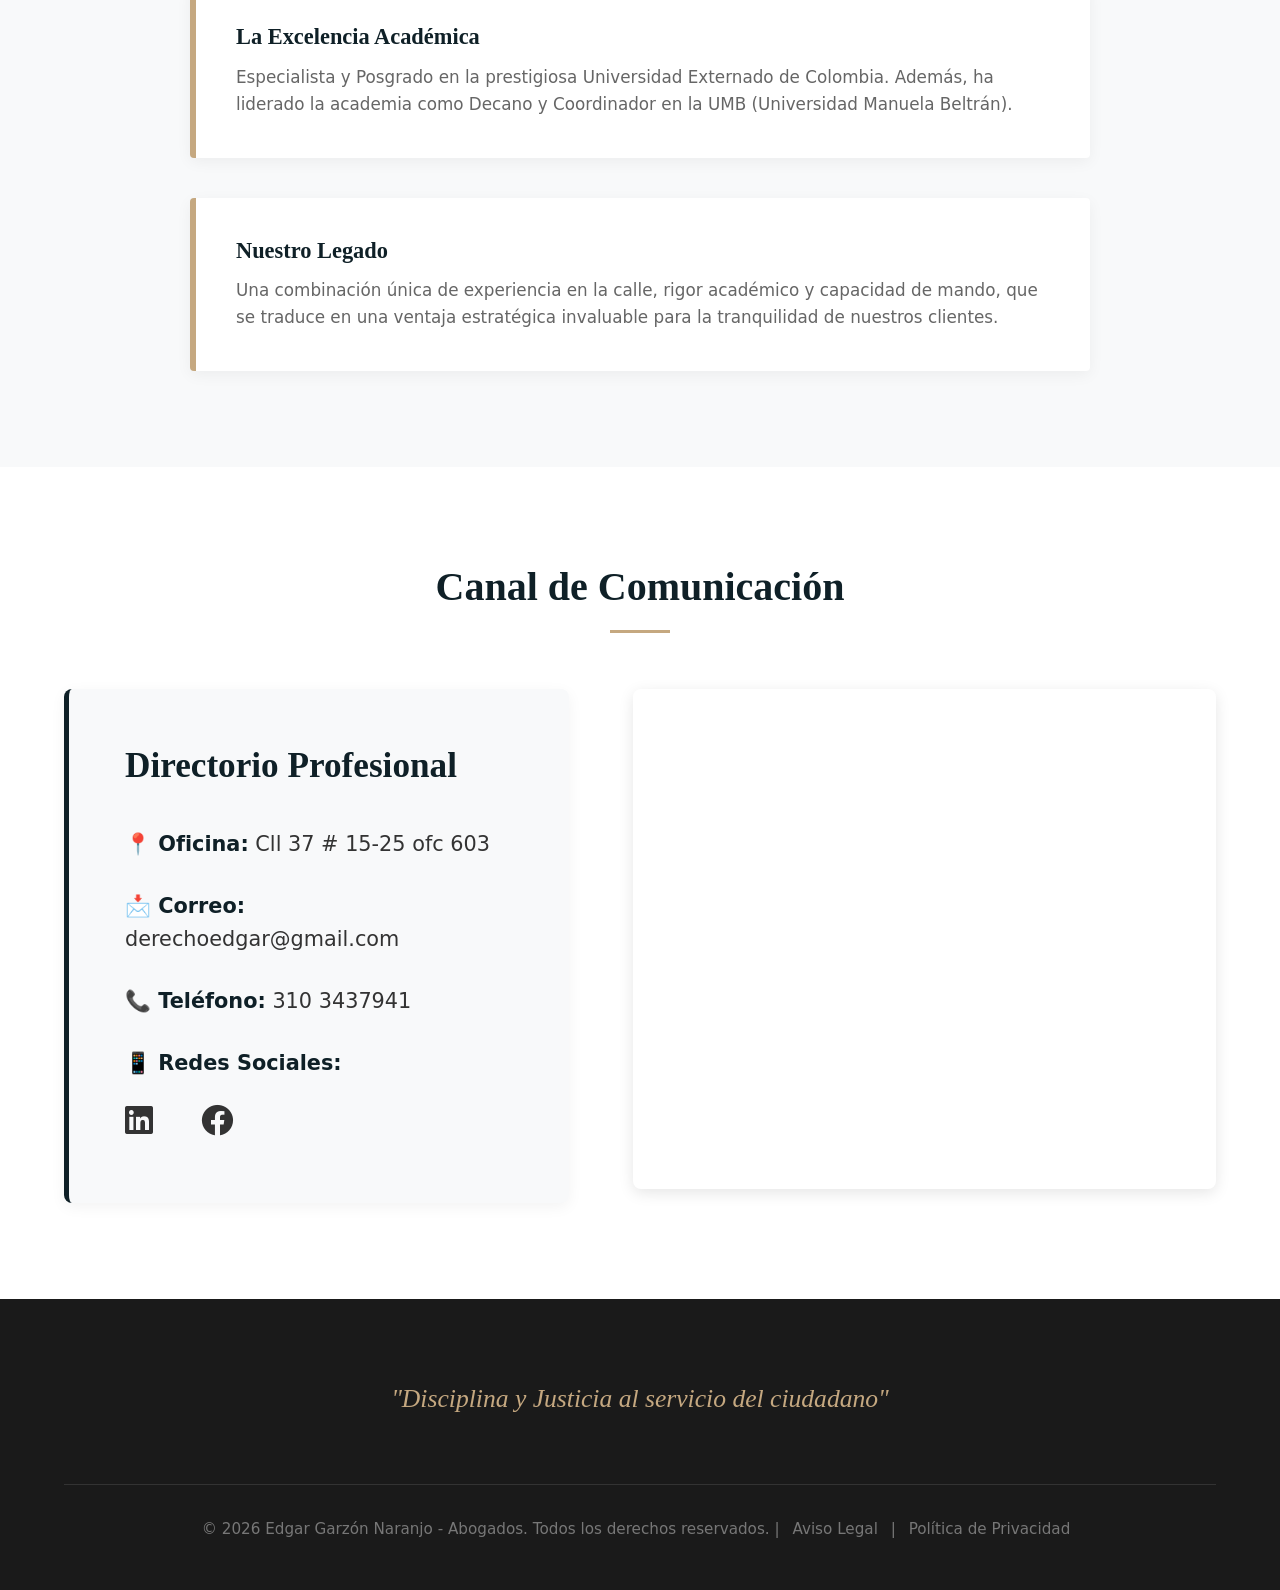
==== commit ad95f768: "Actualización de servicios (Derecho Penal, Civil, Disciplinario) y simplificación de botones flotant" ====
--- a/index.html
+++ b/index.html
@@ -54,8 +54,11 @@
                     <div class="service-card-v2" data-servicio="penal">
                         <h3>Derecho Penal</h3>
                     </div>
-                    <div class="service-card-v2" data-servicio="litigio">
-                        <h3>Litigio General</h3>
+                    <div class="service-card-v2" data-servicio="civil">
+                        <h3>Derecho Civil</h3>
+                    </div>
+                    <div class="service-card-v2" data-servicio="disciplinario">
+                        <h3>Derecho Disciplinario</h3>
                     </div>
                 </div>
                 <div class="services-right-main">
@@ -75,23 +78,35 @@
                     <div id="penal" class="tab-content-v2" style="display:none;">
                         <div class="main-focus-card service-detail-card">
                             <h3>Derecho Penal</h3>
-                            <p>Defensa técnica especializada en procesos penales. Protegemos sus derechos fundamentales con una estrategia jurídica sólida, basada en el análisis riguroso de la evidencia y el respeto al debido proceso.</p>
-                            <ul class="focus-features">
-                                <li><i class="fas fa-shield-alt"></i> Defensa Técnica</li>
-                                <li><i class="fas fa-balance-scale"></i> Debido Proceso</li>
-                                <li><i class="fas fa-gavel"></i> Litigio Penal</li>
-                            </ul>
-                        </div>
-                    </div>
-
-                    <div id="litigio" class="tab-content-v2" style="display:none;">
-                        <div class="main-focus-card service-detail-card">
-                            <h3>Litigio General</h3>
-                            <p>Defensa integral en diversas áreas del derecho, manteniendo siempre el compromiso con la justicia y el bienestar del cliente. Abordamos casos complejos con una metodología probada de éxito.</p>
-                            <ul class="focus-features">
-                                <li><i class="fas fa-users"></i> Enfoque Social</li>
-                                <li><i class="fas fa-university"></i> Rigor Académico</li>
-                                <li><i class="fas fa-handshake"></i> Solución de Conflictos</li>
+                            <p>Defensa técnica integral en procesos penales. Representamos sus intereses con rigor jurídico, garantizando el debido proceso y la protección de sus derechos fundamentales en todas las etapas del sistema penal.</p>
+                            <ul class="focus-features">
+                                <li><i class="fas fa-balance-scale"></i> Defensa Criminal</li>
+                                <li><i class="fa-solid fa-user-lock"></i> Asistencia en Capturas</li>
+                                <li><i class="fas fa-shield-alt"></i> Representación de Víctimas</li>
+                            </ul>
+                        </div>
+                    </div>
+
+                    <div id="civil" class="tab-content-v2" style="display:none;">
+                        <div class="main-focus-card service-detail-card">
+                            <h3>Derecho Civil</h3>
+                            <p>Asesoría y representación en asuntos civiles que afectan su patrimonio y relaciones privadas. Gestionamos procesos de responsabilidad civil, contratos, sucesiones y disputas de propiedad con eficacia y transparencia.</p>
+                            <ul class="focus-features">
+                                <li><i class="fas fa-home"></i> Propiedad y Bienes</li>
+                                <li><i class="fas fa-file-signature"></i> Contratos y Obligaciones</li>
+                                <li><i class="fas fa-users-cog"></i> Sucesiones y Herencias</li>
+                            </ul>
+                        </div>
+                    </div>
+
+                    <div id="disciplinario" class="tab-content-v2" style="display:none;">
+                        <div class="main-focus-card service-detail-card">
+                            <h3>Derecho Disciplinario</h3>
+                            <p>Protección y defensa de servidores públicos y particulares en ejercicio de funciones públicas. Atendemos procesos ante la Procuraduría General de la Nación, oficinas de control interno y consejos seccionales de la judicatura.</p>
+                            <ul class="focus-features">
+                                <li><i class="fas fa-user-tie"></i> Defensa de Servidores</li>
+                                <li><i class="fas fa-balance-scale-right"></i> Control Interno</li>
+                                <li><i class="fas fa-gavel"></i> Procesos Disciplinarios</li>
                             </ul>
                         </div>
                     </div>
@@ -153,7 +168,7 @@
                 <div class="contact-details-wrapper">
                     <div class="directory">
                         <h3>Directorio Profesional</h3>
-                        <p><strong>📍 Oficina:</strong> Cll 37 # 15-25 ofc 801</p>
+                        <p><strong>📍 Oficina:</strong> Cll 37 # 15-25 ofc 603</p>
                         <p><strong>📩 Correo:</strong> <a href="mailto:derechoedgar@gmail.com">derechoedgar@gmail.com</a></p>
                         <p><strong>📞 Teléfono:</strong> <a href="tel:+573103437941">310 3437941</a></p>
                         <div class="social-contact">
@@ -187,10 +202,10 @@
     </footer>
 
     <div class="floating-buttons">
-        <a href="tel:+573103437941" class="btn-floating btn-phone" title="Llamar Ahora">
+        <a href="tel:+573103437941" class="btn-floating btn-phone" aria-label="Llamar Ahora">
             <i class="fas fa-phone-alt"></i>
         </a>
-        <a href="https://wa.me/3103437941" target="_blank" class="btn-floating btn-whatsapp" title="Consulta Express">
+        <a href="https://wa.me/3103437941" target="_blank" class="btn-floating btn-whatsapp" aria-label="Consulta Express">
             <i class="fab fa-whatsapp"></i>
         </a>
     </div>
